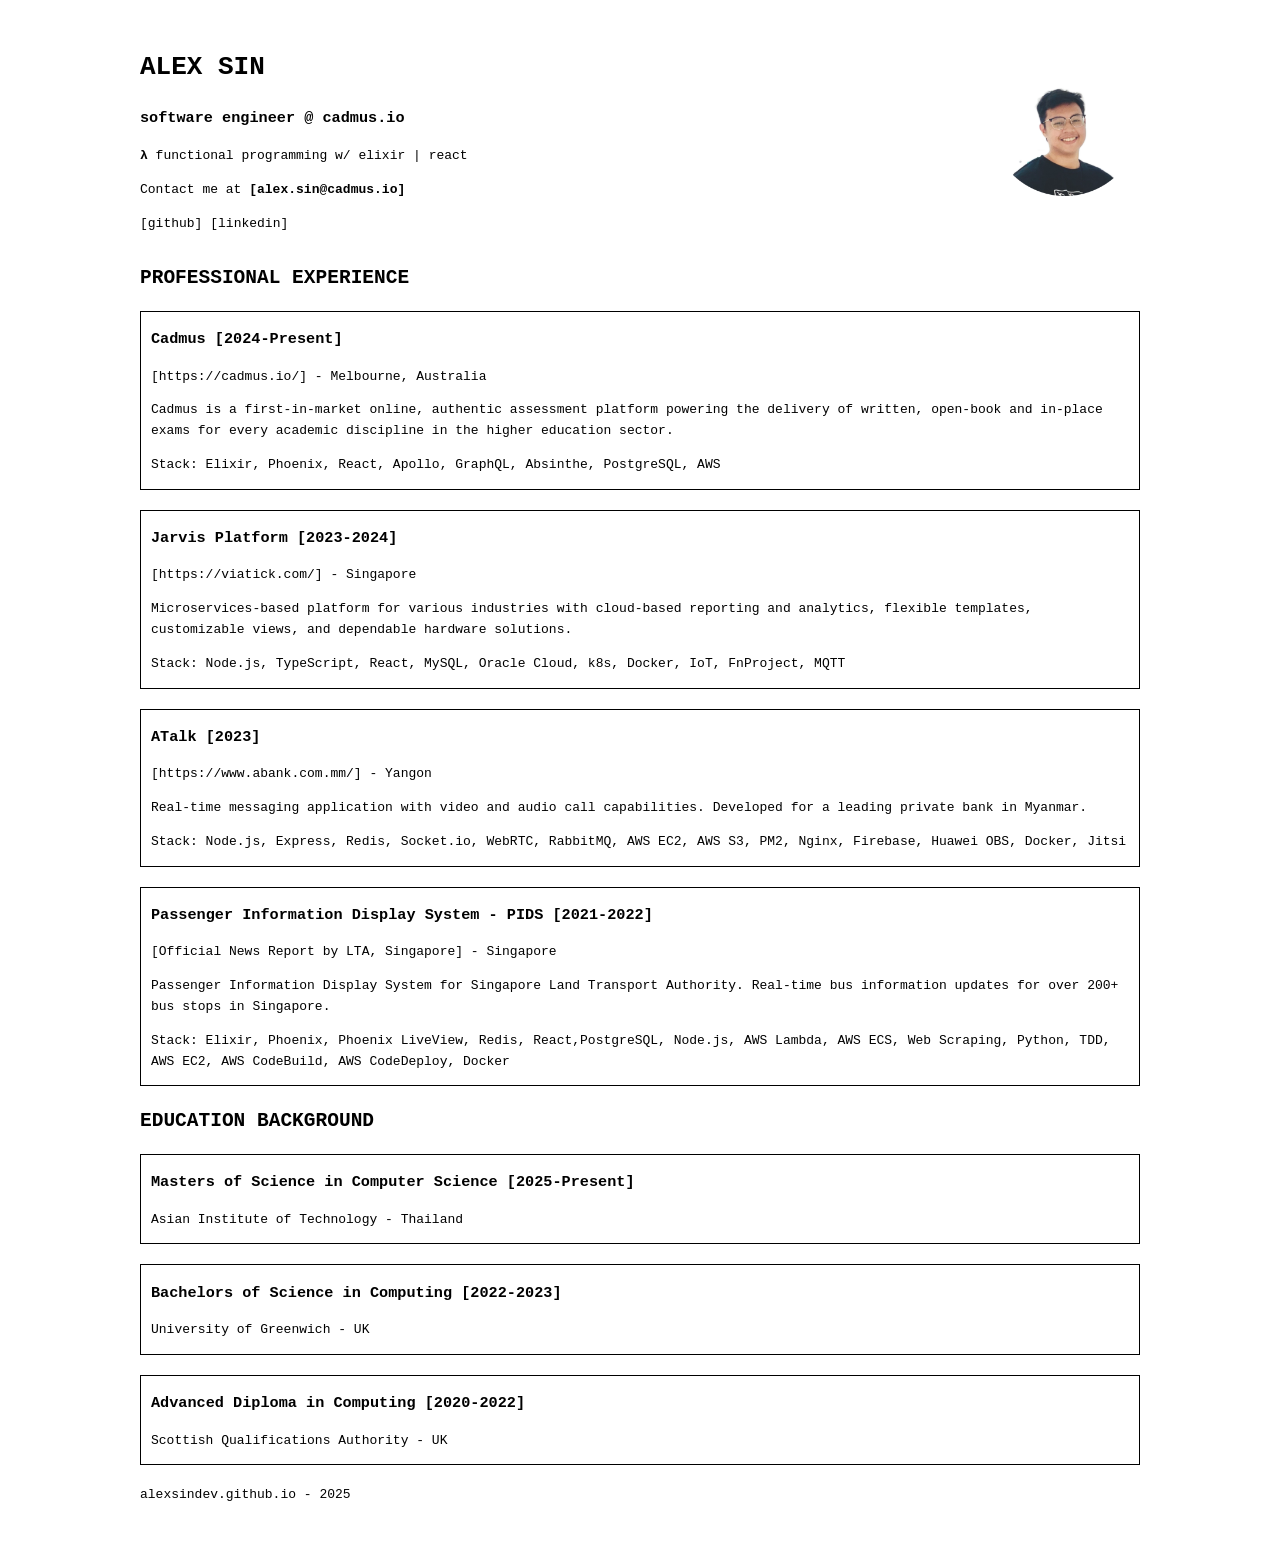
==== index.html @ e7e99aa0 "update skills, content, and layout" ====
<!DOCTYPE html>
<html lang="en">

<head>
  <meta charset="UTF-8">
  <meta name="viewport" content="width=device-width, initial-scale=1.0">
  <title>Alex Sin | SWE</title>
  <link rel="stylesheet" href="styles.css">
</head>

<body>
  <div class="profile-header">
    <div class="profile-text">
      <h1>ALEX SIN</h1>
      <h3>software engineer @ cadmus.io</h3>
      <p><strong>λ</strong> functional programming w/ elixir | react</p>
      <p>Contact me at <b><a href="mailto:[alex.sin@cadmus.io]">[alex.sin@cadmus.io]</a></b></p>
      <p>
        <a target="_blank" href="https://github.com/alexsindev">[github]</a>
        <a target="_blank" href="https://linkedin.com/in/alexsindev">[linkedin]</a>
      </p>
    </div>
    <img src="profile_pic.png" alt="Alex Sin" class="profile-image">
  </div>


  <h2>PROFESSIONAL EXPERIENCE</h2>

  <div class="section">
    <h3>Cadmus [2024-Present]</h3>
    <p><a href="https://cadmus.io/">[https://cadmus.io/] - Melbourne, Australia</a></p>
    <p>Cadmus is a first-in-market online, authentic assessment platform powering the delivery of written,
      open-book and in-place exams for every academic discipline in the higher education sector.</p>
    <p>Stack: Elixir, Phoenix, React, Apollo, GraphQL, Absinthe, PostgreSQL, AWS</p>
  </div>

  <div class="section">
    <h3>Jarvis Platform [2023-2024]</h3>
    <p><a href="https://viatick.com/">[https://viatick.com/] - Singapore</a></p>
    <p>Microservices-based platform for various industries with cloud-based reporting and analytics, flexible templates,
      customizable views, and dependable hardware solutions.</p>
    <p>Stack: Node.js, TypeScript, React, MySQL, Oracle Cloud, k8s, Docker, IoT, FnProject, MQTT</p>
  </div>

  <div class="section">
    <h3>ATalk [2023]</h3>
    <p><a href="https://www.abank.com.mm">[https://www.abank.com.mm/] - Yangon</a></p>
    <p>Real-time messaging application with video and audio call capabilities. Developed for a leading private bank in
      Myanmar.</p>
    <p>Stack: Node.js, Express, Redis, Socket.io, WebRTC, RabbitMQ, AWS EC2, AWS S3, PM2, Nginx, Firebase, Huawei OBS,
      Docker, Jitsi</p>
  </div>

  <div class="section">
    <h3>Passenger Information Display System - PIDS [2021-2022]</h3>
    <p><a
        href="https://www.lta.gov.sg/content/ltagov/en/newsroom/2021/9/news-releases/New_PIDS_at_more_than_300_bus_stops.html">[Official
        News Report by LTA, Singapore] - Singapore</a></p>
    <p>Passenger Information Display System for Singapore Land Transport Authority. Real-time bus information updates
      for over 200+ bus stops in Singapore.</p>
    <p>Stack: Elixir, Phoenix, Phoenix LiveView, Redis, React,PostgreSQL, Node.js, AWS Lambda, AWS ECS, Web Scraping,
      Python, TDD, AWS EC2, AWS CodeBuild, AWS CodeDeploy, Docker</p>
  </div>


  <h2>EDUCATION BACKGROUND</h2>

  <div class="section">
    <h3>Masters of Science in Computer Science [2025-Present]</h3>
    <p>Asian Institute of Technology - Thailand</p>
  </div>

  <div class="section">
    <h3>Bachelors of Science in Computing [2022-2023]</h3>
    <p>University of Greenwich - UK</p>
  </div>

  <div class="section">
    <h3>Advanced Diploma in Computing [2020-2022]</h3>
    <p>Scottish Qualifications Authority - UK</p>
  </div>

</body>

<footer>
  <a href="https://alexsindev.github.io">alexsindev.github.io - 2025</a>
</footer>

</html>
---- styles.css ----
body {
  font-family: monospace;
  font-weight: 400;
  line-height: 1.6;
  color: #000;
  background-color: #fff;
  max-width: 1000px;
  margin: 0 auto;
  margin-top: 30px;
}

h1,
h2 {
  text-transform: uppercase;
}

a {
  color: #000;
  text-decoration: none;
}

footer {
  margin-bottom: 30px;
}

a:hover {
  text-decoration: underline;
}

.skills {
  font-weight: 200;
  padding-top: 20px;
}

.profile-header {
  display: flex;
  align-items: center;
  justify-content: space-between;
}

.profile-text {
  flex: 1;
}

.profile-image {
  width: 150px;
  height: 150px;
  margin-left: 20px;
  margin-bottom: 35px;
}

.section {
  border: 1px solid #000;
  padding-right: 10px;
  padding-left: 10px;
  margin-bottom: 20px;
  cursor: pointer;
  transition: transform 0.2s ease;
}

.section:hover {
  transform: scale(1.01);
}
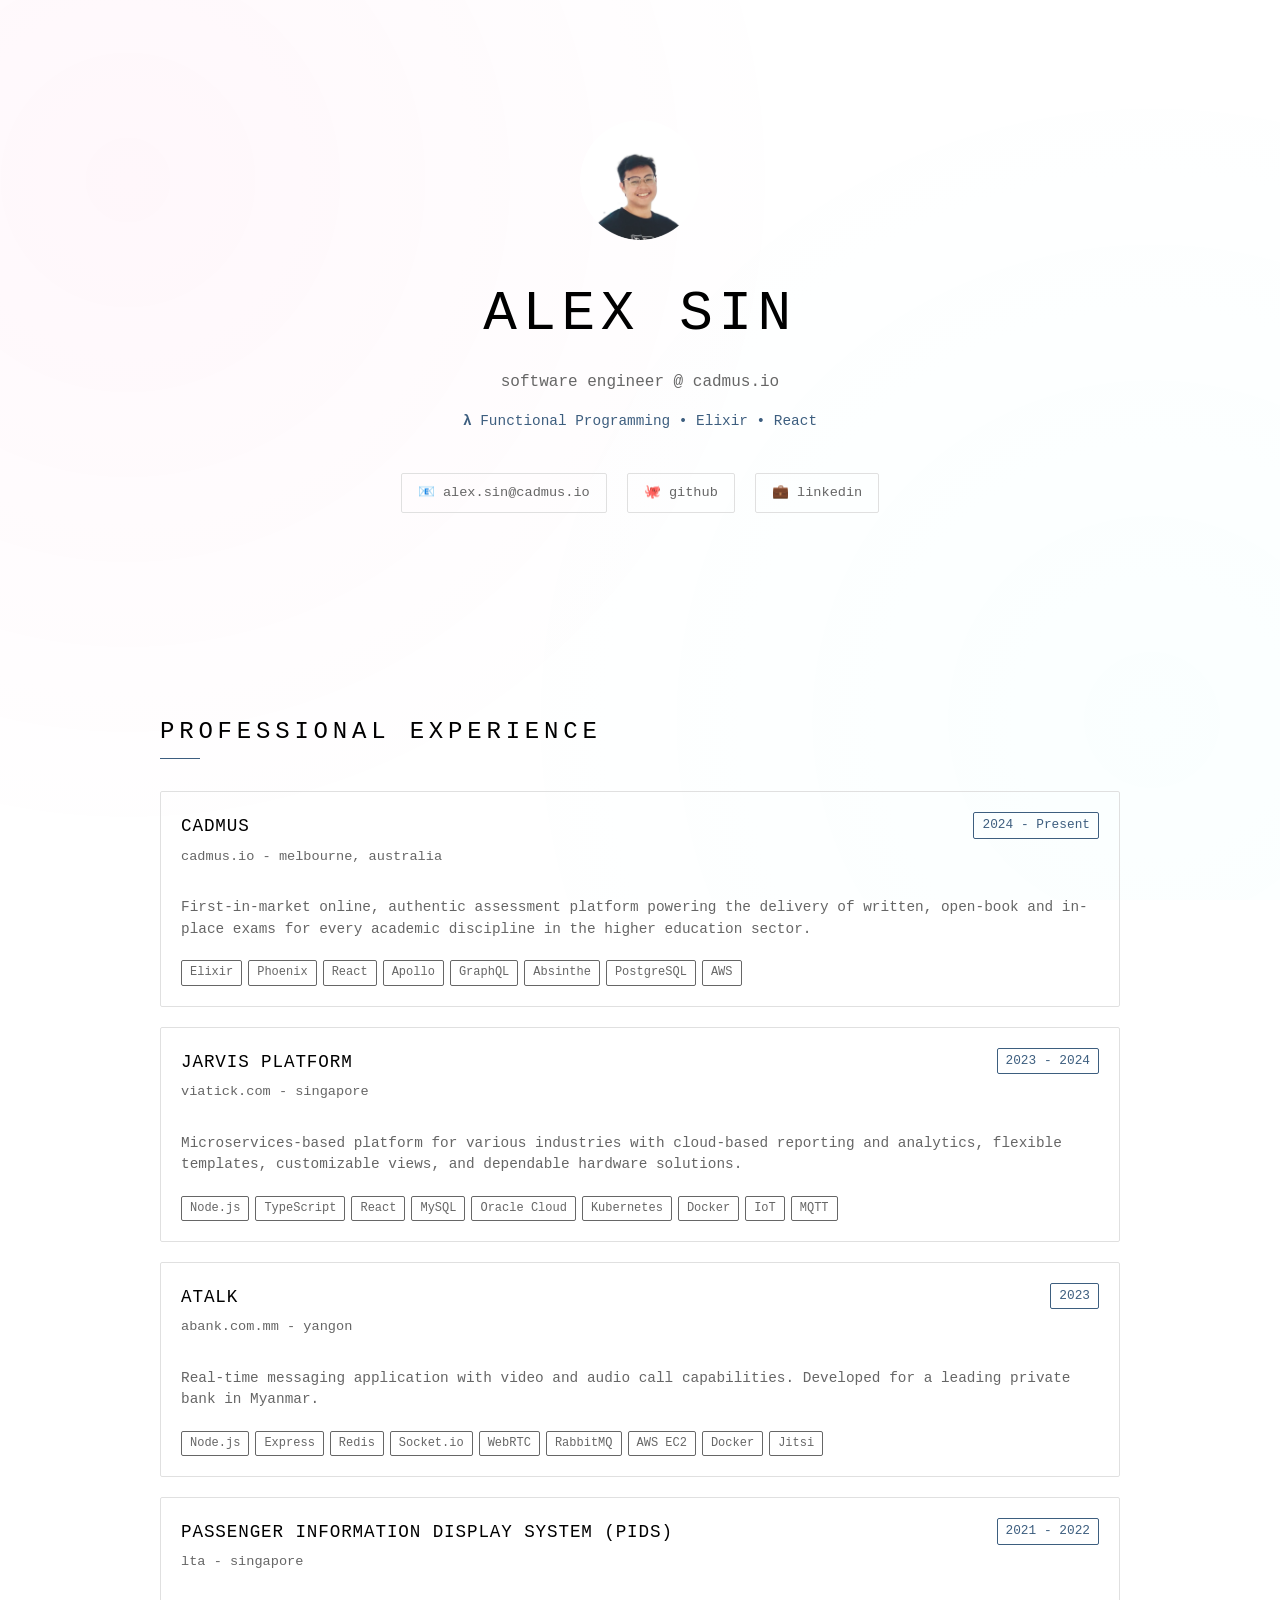
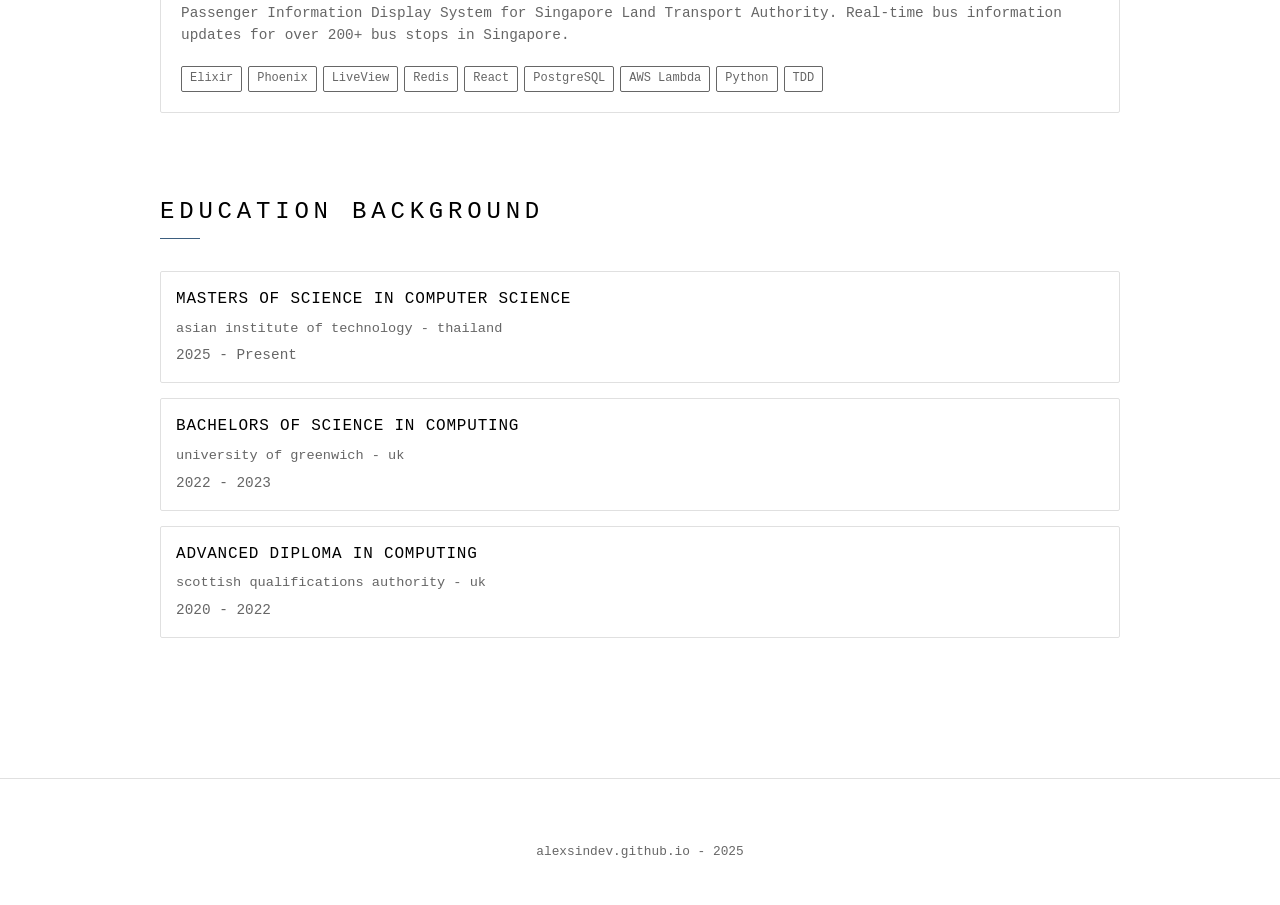
==== commit efceb250: "improve portfolio" ====
--- a/index.html
+++ b/index.html
@@ -4,86 +4,748 @@
 <head>
   <meta charset="UTF-8">
   <meta name="viewport" content="width=device-width, initial-scale=1.0">
-  <title>Alex Sin | SWE</title>
-  <link rel="stylesheet" href="styles.css">
+  <title>Alex Sin | Software Engineer</title>
+  <style>
+    * {
+      margin: 0;
+      padding: 0;
+      box-sizing: border-box;
+    }
+
+    :root {
+      --primary-bg: #ffffff;
+      --secondary-bg: #fafafa;
+      --accent-bg: #f5f5f5;
+      --text-primary: #000000;
+      --text-secondary: #666666;
+      --accent-color: #3d5e7f;
+      --accent-hover: #0052a3;
+      --border-color: #e0e0e0;
+      --gradient: linear-gradient(135deg, #0066cc 0%, #004499 100%);
+      --card-shadow: 0 4px 20px rgba(0, 0, 0, 0.05);
+      --glow: 0 0 10px rgba(0, 102, 204, 0.2);
+    }
+
+    body {
+      font-family: 'JetBrains Mono', 'Fira Code', 'Cascadia Code', 'SF Mono', Consolas, monospace;
+      background: var(--primary-bg);
+      color: var(--text-primary);
+      line-height: 1.6;
+      overflow-x: hidden;
+      transition: background-color 0.3s ease, color 0.3s ease;
+    }
+
+    /* Animated background */
+    body::before {
+      content: '';
+      position: fixed;
+      top: 0;
+      left: 0;
+      width: 100%;
+      height: 100%;
+      background:
+        radial-gradient(circle at 10% 20%, rgba(255, 0, 128, 0.03) 0%, transparent 50%),
+        radial-gradient(circle at 90% 80%, rgba(0, 255, 255, 0.02) 0%, transparent 50%);
+      z-index: -1;
+    }
+
+    .container {
+      max-width: 1000px;
+      margin: 0 auto;
+      padding: 60px 20px;
+      position: relative;
+    }
+
+    /* Header Section */
+    .hero {
+      text-align: center;
+      padding: 60px 0;
+      position: relative;
+    }
+
+    .hero::before {
+      display: none;
+    }
+
+    .profile-container {
+      position: relative;
+      margin-bottom: 40px;
+    }
+
+    .profile-image {
+      width: 120px;
+      height: 120px;
+      border-radius: 50%;
+      margin: 0 auto 30px;
+      display: block;
+      transition: all 0.2s ease;
+      position: relative;
+    }
+
+    .profile-image:hover {
+      border-color: var(--text-primary);
+    }
+
+    .profile-image::before {
+      display: none;
+    }
+
+    h1 {
+      font-size: clamp(2.5rem, 6vw, 3.5rem);
+      font-weight: 400;
+      margin-bottom: 10px;
+      color: var(--text-primary);
+      letter-spacing: 0.1em;
+      text-transform: uppercase;
+    }
+
+    .subtitle {
+      font-size: 1rem;
+      color: var(--text-secondary);
+      margin-bottom: 15px;
+      font-weight: 300;
+      text-transform: lowercase;
+    }
+
+    .tech-stack {
+      font-size: 0.9rem;
+      color: var(--accent-color);
+      margin-bottom: 40px;
+      font-weight: 300;
+    }
+
+    .contact-info {
+      display: flex;
+      justify-content: center;
+      gap: 20px;
+      flex-wrap: wrap;
+      margin-bottom: 60px;
+    }
+
+    .contact-link {
+      padding: 8px 16px;
+      background: none;
+      border: 1px solid var(--border-color);
+      border-radius: 2px;
+      color: var(--text-secondary);
+      text-decoration: none;
+      transition: all 0.2s ease;
+      font-size: 0.85rem;
+      text-transform: lowercase;
+    }
+
+    .contact-link::before {
+      display: none;
+    }
+
+    .contact-link:hover {
+      border-color: var(--accent-color);
+      color: var(--text-primary);
+    }
+
+    /* Section Headers */
+    .section-header {
+      font-size: 1.5rem;
+      font-weight: 400;
+      text-align: left;
+      margin: 80px 0 40px;
+      position: relative;
+      text-transform: uppercase;
+      letter-spacing: 0.2em;
+      color: var(--text-primary);
+    }
+
+    .section-header::after {
+      content: '';
+      position: absolute;
+      bottom: -8px;
+      left: 0;
+      width: 40px;
+      height: 1px;
+      background: var(--accent-color);
+    }
+
+    /* Experience Cards */
+    .experience-grid {
+      display: grid;
+      gap: 20px;
+      margin-bottom: 60px;
+    }
+
+    .experience-card {
+      background: none;
+      border: 1px solid var(--border-color);
+      border-radius: 2px;
+      padding: 20px;
+      transition: all 0.2s ease;
+      position: relative;
+      cursor: pointer;
+    }
+
+    .experience-card::before {
+      display: none;
+    }
+
+    .experience-card:hover {
+      border-color: var(--accent-color);
+    }
+
+    .job-header {
+      display: flex;
+      justify-content: space-between;
+      align-items: flex-start;
+      margin-bottom: 15px;
+      flex-wrap: wrap;
+      gap: 10px;
+    }
+
+    .job-title {
+      font-size: 1.1rem;
+      font-weight: 400;
+      color: var(--text-primary);
+      margin-bottom: 5px;
+      text-transform: uppercase;
+      letter-spacing: 0.05em;
+    }
+
+    .job-period {
+      font-size: 0.8rem;
+      color: var(--accent-color);
+      padding: 2px 8px;
+      background: none;
+      border: 1px solid var(--accent-color);
+      border-radius: 2px;
+    }
+
+    .company-link {
+      color: var(--text-secondary);
+      text-decoration: none;
+      font-size: 0.85rem;
+      margin-bottom: 15px;
+      display: block;
+      transition: color 0.2s ease;
+      text-transform: lowercase;
+    }
+
+    .company-link:hover {
+      color: var(--text-primary);
+    }
+
+    .job-description {
+      color: var(--text-secondary);
+      margin-bottom: 20px;
+      line-height: 1.5;
+      font-size: 0.9rem;
+    }
+
+    .tech-tags {
+      display: flex;
+      flex-wrap: wrap;
+      gap: 6px;
+      margin-top: 15px;
+    }
+
+    .tech-tag {
+      padding: 2px 8px;
+      background: none;
+      border: 1px solid var(--text-secondary);
+      border-radius: 2px;
+      font-size: 0.75rem;
+      color: var(--text-secondary);
+      transition: all 0.2s ease;
+    }
+
+    .tech-tag:hover {
+      border-color: var(--accent-color);
+      color: var(--accent-color);
+    }
+
+    /* Education Section */
+    .education-grid {
+      display: grid;
+      gap: 15px;
+      margin: 0 auto;
+    }
+
+    .education-card {
+      background: none;
+      border: 1px solid var(--border-color);
+      border-radius: 2px;
+      padding: 15px;
+      transition: all 0.2s ease;
+      position: relative;
+    }
+
+    .education-card:hover {
+      border-color: var(--accent-color);
+    }
+
+    .education-card::before {
+      display: none;
+    }
+
+    .degree-title {
+      font-size: 1rem;
+      font-weight: 400;
+      color: var(--text-primary);
+      margin-bottom: 5px;
+      text-transform: uppercase;
+      letter-spacing: 0.05em;
+    }
+
+    .institution {
+      color: var(--text-secondary);
+      font-size: 0.85rem;
+      text-transform: lowercase;
+    }
+
+    /* Footer */
+    footer {
+      text-align: center;
+      padding: 60px 20px 40px;
+      border-top: 1px solid var(--border-color);
+      margin-top: 80px;
+    }
+
+    footer a {
+      color: var(--text-secondary);
+      text-decoration: none;
+      transition: color 0.2s ease;
+      font-size: 0.8rem;
+      text-transform: lowercase;
+    }
+
+    footer a:hover {
+      color: var(--text-primary);
+    }
+
+    /* Responsive Design */
+    @media (max-width: 768px) {
+      .hero {
+        padding: 60px 0;
+      }
+
+      .contact-info {
+        flex-direction: column;
+        align-items: center;
+        gap: 15px;
+      }
+
+      .job-header {
+        flex-direction: column;
+        align-items: flex-start;
+      }
+
+      .section-header {
+        font-size: 2rem;
+        margin: 60px 0 40px;
+      }
+
+      .container {
+        padding: 20px 15px;
+      }
+
+      .experience-card,
+      .education-card {
+        padding: 20px;
+      }
+
+      .theme-selector {
+        top: 15px;
+        right: 15px;
+      }
+
+      .theme-toggle-btn {
+        width: 45px;
+        height: 45px;
+        font-size: 1.1rem;
+      }
+
+      .theme-options {
+        min-width: 100px;
+        padding: 12px;
+      }
+    }
+
+    @media (max-width: 480px) {
+      .profile-image {
+        width: 140px;
+        height: 140px;
+      }
+
+      h1 {
+        font-size: 2.5rem;
+      }
+
+      .subtitle {
+        font-size: 1.2rem;
+      }
+    }
+
+    /* Loading Animation */
+    @keyframes fadeInUp {
+      from {
+        opacity: 0;
+        transform: translateY(30px);
+      }
+
+      to {
+        opacity: 1;
+        transform: translateY(0);
+      }
+    }
+
+    .hero,
+    .experience-card,
+    .education-card {
+      animation: fadeInUp 0.8s ease-out;
+    }
+
+    .experience-card:nth-child(2) {
+      animation-delay: 0.1s;
+    }
+
+    .experience-card:nth-child(3) {
+      animation-delay: 0.2s;
+    }
+
+    .experience-card:nth-child(4) {
+      animation-delay: 0.3s;
+    }
+
+    .experience-card:nth-child(5) {
+      animation-delay: 0.4s;
+    }
+
+    /* Scrollbar Styling */
+    ::-webkit-scrollbar {
+      width: 8px;
+    }
+
+    ::-webkit-scrollbar-track {
+      background: var(--primary-bg);
+    }
+
+    ::-webkit-scrollbar-thumb {
+      background: var(--accent-color);
+      border-radius: 4px;
+    }
+
+    ::-webkit-scrollbar-thumb:hover {
+      background: var(--accent-hover);
+    }
+  </style>
 </head>
 
 <body>
-  <div class="profile-header">
-    <div class="profile-text">
-      <h1>ALEX SIN</h1>
-      <h3>software engineer @ cadmus.io</h3>
-      <p><strong>λ</strong> functional programming w/ elixir | react</p>
-      <p>Contact me at <b><a href="mailto:[alex.sin@cadmus.io]">[alex.sin@cadmus.io]</a></b></p>
-      <p>
-        <a target="_blank" href="https://github.com/alexsindev">[github]</a>
-        <a target="_blank" href="https://linkedin.com/in/alexsindev">[linkedin]</a>
-      </p>
+  <div class="container">
+    <section class="hero">
+      <div class="profile-container">
+        <img src="profile_pic.png" alt="Alex Sin" class="profile-image">
+        <h1>ALEX SIN</h1>
+        <p class="subtitle">Software Engineer @ Cadmus.io</p>
+        <p class="tech-stack"><strong>λ</strong> Functional Programming • Elixir • React</p>
+      </div>
+
+      <div class="contact-info">
+        <a href="mailto:alex.sin@cadmus.io" class="contact-link">
+          📧 alex.sin@cadmus.io
+        </a>
+        <a href="https://github.com/alexsindev" target="_blank" class="contact-link">
+          🐙 GitHub
+        </a>
+        <a href="https://linkedin.com/in/alexsindev" target="_blank" class="contact-link">
+          💼 LinkedIn
+        </a>
+      </div>
+    </section>
+
+    <h2 class="section-header">Professional Experience</h2>
+
+    <div class="experience-grid">
+      <div class="experience-card">
+        <div class="job-header">
+          <div>
+            <div class="job-title">Cadmus</div>
+            <a href="https://cadmus.io/" target="_blank" class="company-link">cadmus.io - Melbourne, Australia</a>
+          </div>
+          <span class="job-period">2024 - Present</span>
+        </div>
+        <p class="job-description">
+          First-in-market online, authentic assessment platform powering the delivery of written,
+          open-book and in-place exams for every academic discipline in the higher education sector.
+        </p>
+        <div class="tech-tags">
+          <span class="tech-tag">Elixir</span>
+          <span class="tech-tag">Phoenix</span>
+          <span class="tech-tag">React</span>
+          <span class="tech-tag">Apollo</span>
+          <span class="tech-tag">GraphQL</span>
+          <span class="tech-tag">Absinthe</span>
+          <span class="tech-tag">PostgreSQL</span>
+          <span class="tech-tag">AWS</span>
+        </div>
+      </div>
+
+      <div class="experience-card">
+        <div class="job-header">
+          <div>
+            <div class="job-title">Jarvis Platform</div>
+            <a href="https://viatick.com/" target="_blank" class="company-link">viatick.com - Singapore</a>
+          </div>
+          <span class="job-period">2023 - 2024</span>
+        </div>
+        <p class="job-description">
+          Microservices-based platform for various industries with cloud-based reporting and analytics, flexible
+          templates,
+          customizable views, and dependable hardware solutions.
+        </p>
+        <div class="tech-tags">
+          <span class="tech-tag">Node.js</span>
+          <span class="tech-tag">TypeScript</span>
+          <span class="tech-tag">React</span>
+          <span class="tech-tag">MySQL</span>
+          <span class="tech-tag">Oracle Cloud</span>
+          <span class="tech-tag">Kubernetes</span>
+          <span class="tech-tag">Docker</span>
+          <span class="tech-tag">IoT</span>
+          <span class="tech-tag">MQTT</span>
+        </div>
+      </div>
+
+      <div class="experience-card">
+        <div class="job-header">
+          <div>
+            <div class="job-title">ATalk</div>
+            <a href="https://www.abank.com.mm" target="_blank" class="company-link">abank.com.mm - Yangon</a>
+          </div>
+          <span class="job-period">2023</span>
+        </div>
+        <p class="job-description">
+          Real-time messaging application with video and audio call capabilities. Developed for a leading private bank
+          in Myanmar.
+        </p>
+        <div class="tech-tags">
+          <span class="tech-tag">Node.js</span>
+          <span class="tech-tag">Express</span>
+          <span class="tech-tag">Redis</span>
+          <span class="tech-tag">Socket.io</span>
+          <span class="tech-tag">WebRTC</span>
+          <span class="tech-tag">RabbitMQ</span>
+          <span class="tech-tag">AWS EC2</span>
+          <span class="tech-tag">Docker</span>
+          <span class="tech-tag">Jitsi</span>
+        </div>
+      </div>
+
+      <div class="experience-card">
+        <div class="job-header">
+          <div>
+            <div class="job-title">Passenger Information Display System (PIDS)</div>
+            <a href="https://www.lta.gov.sg/content/ltagov/en/newsroom/2021/9/news-releases/New_PIDS_at_more_than_300_bus_stops.html"
+              target="_blank" class="company-link">LTA - Singapore</a>
+          </div>
+          <span class="job-period">2021 - 2022</span>
+        </div>
+        <p class="job-description">
+          Passenger Information Display System for Singapore Land Transport Authority. Real-time bus information updates
+          for over 200+ bus stops in Singapore.
+        </p>
+        <div class="tech-tags">
+          <span class="tech-tag">Elixir</span>
+          <span class="tech-tag">Phoenix</span>
+          <span class="tech-tag">LiveView</span>
+          <span class="tech-tag">Redis</span>
+          <span class="tech-tag">React</span>
+          <span class="tech-tag">PostgreSQL</span>
+          <span class="tech-tag">AWS Lambda</span>
+          <span class="tech-tag">Python</span>
+          <span class="tech-tag">TDD</span>
+        </div>
+      </div>
     </div>
-    <img src="profile_pic.png" alt="Alex Sin" class="profile-image">
+
+    <h2 class="section-header">Education Background</h2>
+
+    <div class="education-grid">
+      <div class="education-card">
+        <div class="degree-title">Masters of Science in Computer Science</div>
+        <div class="institution">Asian Institute of Technology - Thailand</div>
+        <div style="color: var(--text-secondary); font-size: 0.9rem; margin-top: 5px;">2025 - Present</div>
+      </div>
+
+      <div class="education-card">
+        <div class="degree-title">Bachelors of Science in Computing</div>
+        <div class="institution">University of Greenwich - UK</div>
+        <div style="color: var(--text-secondary); font-size: 0.9rem; margin-top: 5px;">2022 - 2023</div>
+      </div>
+
+      <div class="education-card">
+        <div class="degree-title">Advanced Diploma in Computing</div>
+        <div class="institution">Scottish Qualifications Authority - UK</div>
+        <div style="color: var(--text-secondary); font-size: 0.9rem; margin-top: 5px;">2020 - 2022</div>
+      </div>
+    </div>
   </div>
 
-
-  <h2>PROFESSIONAL EXPERIENCE</h2>
-
-  <div class="section">
-    <h3>Cadmus [2024-Present]</h3>
-    <p><a href="https://cadmus.io/">[https://cadmus.io/] - Melbourne, Australia</a></p>
-    <p>Cadmus is a first-in-market online, authentic assessment platform powering the delivery of written,
-      open-book and in-place exams for every academic discipline in the higher education sector.</p>
-    <p>Stack: Elixir, Phoenix, React, Apollo, GraphQL, Absinthe, PostgreSQL, AWS</p>
-  </div>
-
-  <div class="section">
-    <h3>Jarvis Platform [2023-2024]</h3>
-    <p><a href="https://viatick.com/">[https://viatick.com/] - Singapore</a></p>
-    <p>Microservices-based platform for various industries with cloud-based reporting and analytics, flexible templates,
-      customizable views, and dependable hardware solutions.</p>
-    <p>Stack: Node.js, TypeScript, React, MySQL, Oracle Cloud, k8s, Docker, IoT, FnProject, MQTT</p>
-  </div>
-
-  <div class="section">
-    <h3>ATalk [2023]</h3>
-    <p><a href="https://www.abank.com.mm">[https://www.abank.com.mm/] - Yangon</a></p>
-    <p>Real-time messaging application with video and audio call capabilities. Developed for a leading private bank in
-      Myanmar.</p>
-    <p>Stack: Node.js, Express, Redis, Socket.io, WebRTC, RabbitMQ, AWS EC2, AWS S3, PM2, Nginx, Firebase, Huawei OBS,
-      Docker, Jitsi</p>
-  </div>
-
-  <div class="section">
-    <h3>Passenger Information Display System - PIDS [2021-2022]</h3>
-    <p><a
-        href="https://www.lta.gov.sg/content/ltagov/en/newsroom/2021/9/news-releases/New_PIDS_at_more_than_300_bus_stops.html">[Official
-        News Report by LTA, Singapore] - Singapore</a></p>
-    <p>Passenger Information Display System for Singapore Land Transport Authority. Real-time bus information updates
-      for over 200+ bus stops in Singapore.</p>
-    <p>Stack: Elixir, Phoenix, Phoenix LiveView, Redis, React,PostgreSQL, Node.js, AWS Lambda, AWS ECS, Web Scraping,
-      Python, TDD, AWS EC2, AWS CodeBuild, AWS CodeDeploy, Docker</p>
-  </div>
-
-
-  <h2>EDUCATION BACKGROUND</h2>
-
-  <div class="section">
-    <h3>Masters of Science in Computer Science [2025-Present]</h3>
-    <p>Asian Institute of Technology - Thailand</p>
-  </div>
-
-  <div class="section">
-    <h3>Bachelors of Science in Computing [2022-2023]</h3>
-    <p>University of Greenwich - UK</p>
-  </div>
-
-  <div class="section">
-    <h3>Advanced Diploma in Computing [2020-2022]</h3>
-    <p>Scottish Qualifications Authority - UK</p>
-  </div>
-
+  <footer>
+    <a href="https://alexsindev.github.io">alexsindev.github.io - 2025</a>
+  </footer>
+
+  <script>
+    // Theme management
+    const themeToggle = document.getElementById('themeToggle');
+    const themeOptions = document.getElementById('themeOptions');
+    const themeOptionButtons = document.querySelectorAll('.theme-option');
+
+    let currentTheme = localStorage.getItem('portfolio-theme') || 'dark';
+    document.documentElement.setAttribute('data-theme', currentTheme);
+
+    // Update active theme option
+    themeOptionButtons.forEach(btn => {
+      btn.classList.toggle('active', btn.dataset.theme === currentTheme);
+    });
+
+    // Toggle theme options visibility
+    themeToggle.addEventListener('click', (e) => {
+      e.stopPropagation();
+      themeOptions.classList.toggle('active');
+    });
+
+    // Close theme options when clicking outside
+    document.addEventListener('click', (e) => {
+      if (!themeToggle.contains(e.target) && !themeOptions.contains(e.target)) {
+        themeOptions.classList.remove('active');
+      }
+    });
+
+    // Handle theme selection
+    themeOptionButtons.forEach(button => {
+      button.addEventListener('click', () => {
+        const selectedTheme = button.dataset.theme;
+
+        // Update theme
+        document.documentElement.setAttribute('data-theme', selectedTheme);
+        localStorage.setItem('portfolio-theme', selectedTheme);
+        currentTheme = selectedTheme;
+
+        // Update active state
+        themeOptionButtons.forEach(btn => btn.classList.remove('active'));
+        button.classList.add('active');
+
+        // Close options
+        themeOptions.classList.remove('active');
+
+        // Add a nice transition effect
+        document.body.style.opacity = '0.95';
+        setTimeout(() => {
+          document.body.style.opacity = '1';
+        }, 150);
+      });
+    });
+
+    // Add smooth scrolling for better UX
+    document.querySelectorAll('a[href^="#"]').forEach(anchor => {
+      anchor.addEventListener('click', function (e) {
+        e.preventDefault();
+        const target = document.querySelector(this.getAttribute('href'));
+        if (target) {
+          target.scrollIntoView({
+            behavior: 'smooth'
+          });
+        }
+      });
+    });
+
+    // Add loading animations on scroll
+    const observerOptions = {
+      threshold: 0.1,
+      rootMargin: '0px 0px -50px 0px'
+    };
+
+    const observer = new IntersectionObserver((entries) => {
+      entries.forEach(entry => {
+        if (entry.isIntersecting) {
+          entry.target.style.opacity = '1';
+          entry.target.style.transform = 'translateY(0)';
+        }
+      });
+    }, observerOptions);
+
+    document.querySelectorAll('.experience-card, .education-card').forEach(card => {
+      card.style.opacity = '0';
+      card.style.transform = 'translateY(30px)';
+      card.style.transition = 'opacity 0.6s ease, transform 0.6s ease';
+      observer.observe(card);
+    });
+
+    // Enhanced particle cursor effect that adapts to theme
+    const cursor = document.createElement('div');
+    cursor.style.cssText = `
+      position: fixed;
+      width: 20px;
+      height: 20px;
+      background: radial-gradient(circle, var(--accent-color) 0%, transparent 70%);
+      border-radius: 50%;
+      pointer-events: none;
+      z-index: 9999;
+      mix-blend-mode: screen;
+      transition: transform 0.1s ease, background 0.3s ease;
+      opacity: 0.8;
+    `;
+    document.body.appendChild(cursor);
+
+    let mouseX = 0, mouseY = 0;
+    let cursorX = 0, cursorY = 0;
+
+    document.addEventListener('mousemove', (e) => {
+      mouseX = e.clientX;
+      mouseY = e.clientY;
+    });
+
+    // Smooth cursor following
+    function updateCursor() {
+      cursorX += (mouseX - cursorX) * 0.1;
+      cursorY += (mouseY - cursorY) * 0.1;
+
+      cursor.style.left = (cursorX - 10) + 'px';
+      cursor.style.top = (cursorY - 10) + 'px';
+
+      requestAnimationFrame(updateCursor);
+    }
+    updateCursor();
+
+    document.addEventListener('mousedown', () => {
+      cursor.style.transform = 'scale(1.5)';
+    });
+
+    document.addEventListener('mouseup', () => {
+      cursor.style.transform = 'scale(1)';
+    });
+
+    // Update cursor color when theme changes
+    const updateCursorColor = () => {
+      const accentColor = getComputedStyle(document.documentElement).getPropertyValue('--accent-color');
+      cursor.style.background = `radial-gradient(circle, ${accentColor}88 0%, transparent 70%)`;
+    };
+
+    // Watch for theme changes
+    const themeObserver = new MutationObserver((mutations) => {
+      mutations.forEach((mutation) => {
+        if (mutation.type === 'attributes' && mutation.attributeName === 'data-theme') {
+          updateCursorColor();
+        }
+      });
+    });
+
+    themeObserver.observe(document.documentElement, {
+      attributes: true,
+      attributeFilter: ['data-theme']
+    });
+
+    // Initialize cursor color
+    updateCursorColor();
+  </script>
 </body>
 
-<footer>
-  <a href="https://alexsindev.github.io">alexsindev.github.io - 2025</a>
-</footer>
-
 </html>
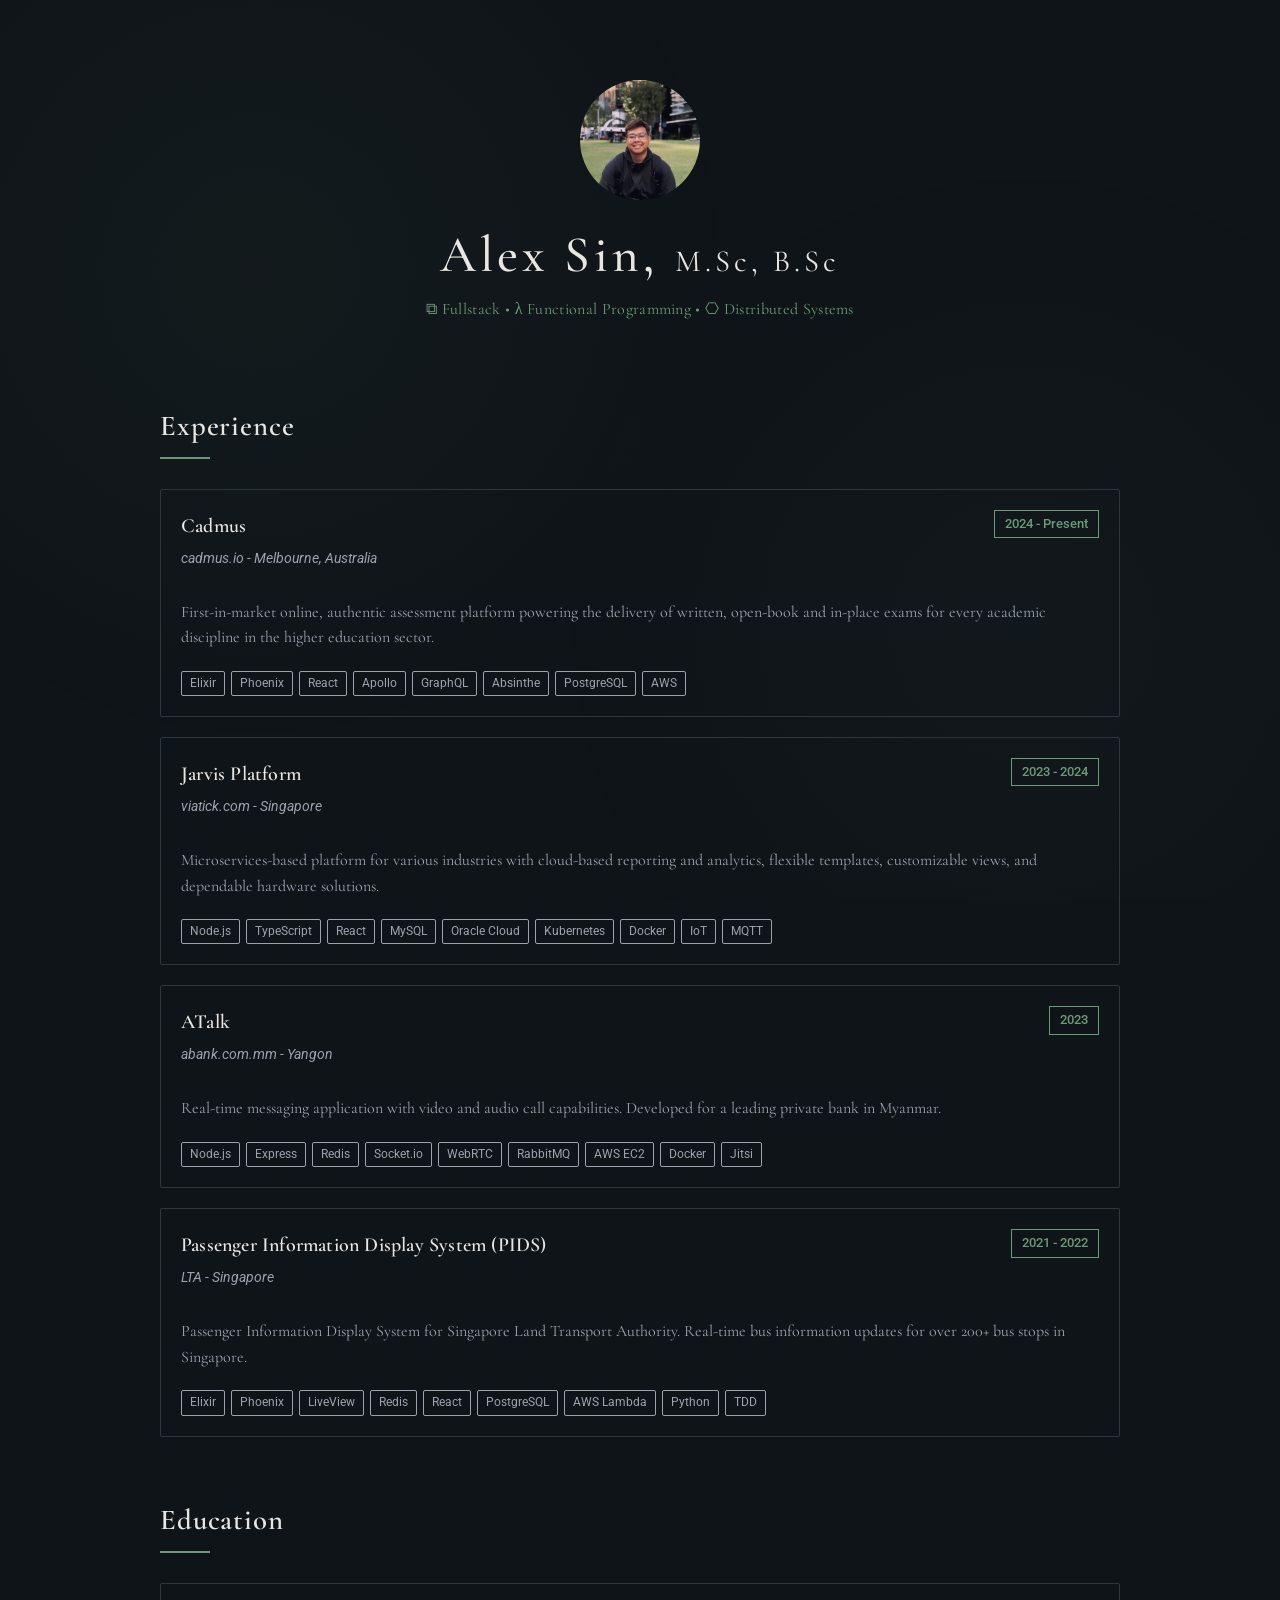
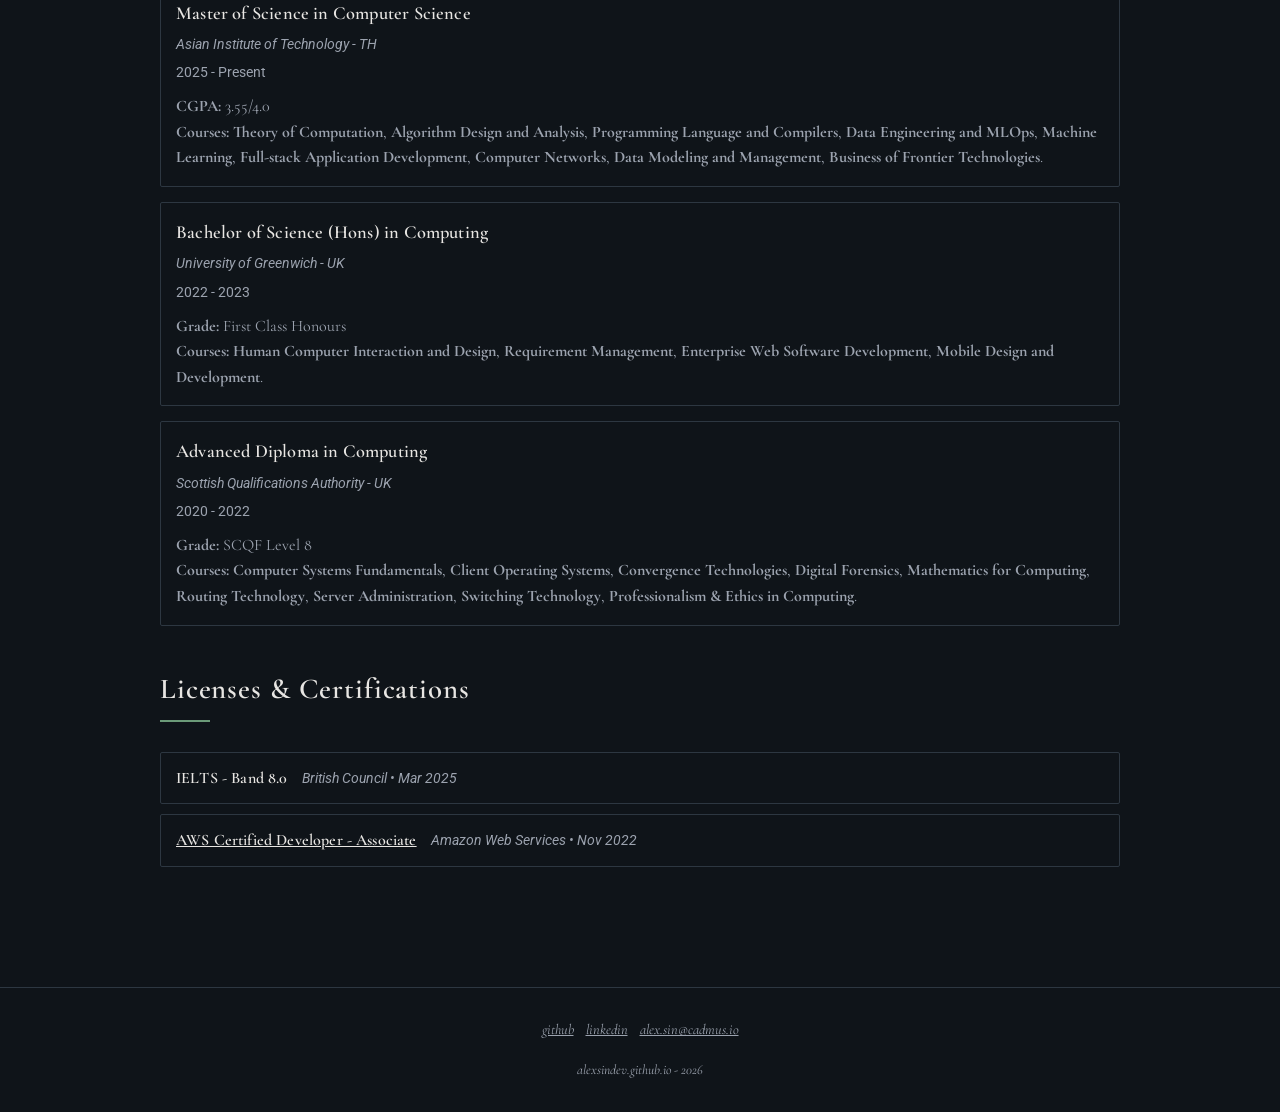
==== commit 77b1e70c: "2026 update" ====
--- a/index.html
+++ b/index.html
@@ -5,6 +5,11 @@
   <meta charset="UTF-8">
   <meta name="viewport" content="width=device-width, initial-scale=1.0">
   <title>Alex Sin | Software Engineer</title>
+  <link rel="preconnect" href="https://fonts.googleapis.com">
+  <link rel="preconnect" href="https://fonts.gstatic.com" crossorigin>
+  <link
+    href="https://fonts.googleapis.com/css2?family=Cormorant+Garamond:wght@400;500;600;700&family=Roboto:wght@300;400;500&display=swap"
+    rel="stylesheet">
   <style>
     * {
       margin: 0;
@@ -13,21 +18,22 @@
     }
 
     :root {
-      --primary-bg: #ffffff;
-      --secondary-bg: #fafafa;
-      --accent-bg: #f5f5f5;
-      --text-primary: #000000;
-      --text-secondary: #666666;
-      --accent-color: #3d5e7f;
-      --accent-hover: #0052a3;
-      --border-color: #e0e0e0;
-      --gradient: linear-gradient(135deg, #0066cc 0%, #004499 100%);
-      --card-shadow: 0 4px 20px rgba(0, 0, 0, 0.05);
-      --glow: 0 0 10px rgba(0, 102, 204, 0.2);
+      --primary-bg: #0f1419;
+      --secondary-bg: #161d24;
+      --accent-bg: #1c252e;
+      --text-primary: #e8e6e3;
+      --text-secondary: #9ca3af;
+      --accent-color: #6b9a78;
+      --accent-hover: #8ab89a;
+      --border-color: #2d3741;
+      --heading-font: 'Cormorant Garamond', Georgia, 'Times New Roman', serif;
+      --gradient: linear-gradient(135deg, #1a2633 0%, #0f1419 100%);
+      --card-shadow: 0 4px 20px rgba(0, 0, 0, 0.4);
+      --glow: 0 0 10px rgba(107, 154, 120, 0.2);
     }
 
     body {
-      font-family: 'JetBrains Mono', 'Fira Code', 'Cascadia Code', 'SF Mono', Consolas, monospace;
+      font-family: 'Roboto', -apple-system, BlinkMacSystemFont, 'Segoe UI', sans-serif;
       background: var(--primary-bg);
       color: var(--text-primary);
       line-height: 1.6;
@@ -35,7 +41,7 @@
       transition: background-color 0.3s ease, color 0.3s ease;
     }
 
-    /* Animated background */
+    /* Subtle background */
     body::before {
       content: '';
       position: fixed;
@@ -44,8 +50,8 @@
       width: 100%;
       height: 100%;
       background:
-        radial-gradient(circle at 10% 20%, rgba(255, 0, 128, 0.03) 0%, transparent 50%),
-        radial-gradient(circle at 90% 80%, rgba(0, 255, 255, 0.02) 0%, transparent 50%);
+        radial-gradient(circle at 20% 30%, rgba(107, 154, 120, 0.05) 0%, transparent 40%),
+        radial-gradient(circle at 80% 70%, rgba(107, 154, 120, 0.03) 0%, transparent 40%);
       z-index: -1;
     }
 
@@ -59,7 +65,7 @@
     /* Header Section */
     .hero {
       text-align: center;
-      padding: 60px 0;
+      padding: 20px 0;
       position: relative;
     }
 
@@ -69,14 +75,14 @@
 
     .profile-container {
       position: relative;
-      margin-bottom: 40px;
+      margin-bottom: 15px;
     }
 
     .profile-image {
       width: 120px;
       height: 120px;
       border-radius: 50%;
-      margin: 0 auto 30px;
+      margin: 0 auto 15px;
       display: block;
       transition: all 0.2s ease;
       position: relative;
@@ -91,47 +97,51 @@
     }
 
     h1 {
-      font-size: clamp(2.5rem, 6vw, 3.5rem);
+      font-family: var(--heading-font);
+      font-size: clamp(2.2rem, 6vw, 3.2rem);
+      font-weight: 500;
+      color: var(--text-primary);
+      letter-spacing: 0.08em;
+      text-transform: none;
+    }
+
+    .subtitle {
+      font-family: var(--heading-font);
+      font-size: 1.1rem;
+      color: var(--text-secondary);
       font-weight: 400;
-      margin-bottom: 10px;
-      color: var(--text-primary);
-      letter-spacing: 0.1em;
-      text-transform: uppercase;
-    }
-
-    .subtitle {
+      font-style: italic;
+      text-transform: none;
+      line-height: 1.7;
+      max-width: 600px;
+      margin-left: auto;
+      margin-right: auto;
+    }
+
+    .tech-stack {
+      font-family: var(--heading-font);
       font-size: 1rem;
-      color: var(--text-secondary);
-      margin-bottom: 15px;
-      font-weight: 300;
-      text-transform: lowercase;
-    }
-
-    .tech-stack {
-      font-size: 0.9rem;
       color: var(--accent-color);
-      margin-bottom: 40px;
-      font-weight: 300;
+      margin-bottom: 20px;
+      font-weight: 400;
+      letter-spacing: 0.02em;
     }
 
     .contact-info {
       display: flex;
       justify-content: center;
-      gap: 20px;
+      gap: 12px;
       flex-wrap: wrap;
-      margin-bottom: 60px;
+      margin-bottom: 30px;
     }
 
     .contact-link {
-      padding: 8px 16px;
-      background: none;
-      border: 1px solid var(--border-color);
-      border-radius: 2px;
+      border-radius: 0;
       color: var(--text-secondary);
-      text-decoration: none;
+      text-decoration: underline;
       transition: all 0.2s ease;
-      font-size: 0.85rem;
-      text-transform: lowercase;
+      font-size: 0.9rem;
+      text-transform: none;
     }
 
     .contact-link::before {
@@ -145,23 +155,24 @@
 
     /* Section Headers */
     .section-header {
-      font-size: 1.5rem;
-      font-weight: 400;
+      font-family: var(--heading-font);
+      font-size: 1.8rem;
+      font-weight: 600;
       text-align: left;
-      margin: 80px 0 40px;
+      margin: 40px 0;
       position: relative;
-      text-transform: uppercase;
-      letter-spacing: 0.2em;
+      text-transform: none;
+      letter-spacing: 0.03em;
       color: var(--text-primary);
     }
 
     .section-header::after {
       content: '';
       position: absolute;
-      bottom: -8px;
+      bottom: -10px;
       left: 0;
-      width: 40px;
-      height: 1px;
+      width: 50px;
+      height: 2px;
       background: var(--accent-color);
     }
 
@@ -200,31 +211,34 @@
     }
 
     .job-title {
-      font-size: 1.1rem;
-      font-weight: 400;
+      font-family: var(--heading-font);
+      font-size: 1.25rem;
+      font-weight: 600;
       color: var(--text-primary);
       margin-bottom: 5px;
-      text-transform: uppercase;
-      letter-spacing: 0.05em;
+      text-transform: none;
+      letter-spacing: 0.01em;
     }
 
     .job-period {
       font-size: 0.8rem;
       color: var(--accent-color);
-      padding: 2px 8px;
+      padding: 3px 10px;
       background: none;
       border: 1px solid var(--accent-color);
-      border-radius: 2px;
+      border-radius: 0;
+      font-weight: 500;
     }
 
     .company-link {
       color: var(--text-secondary);
       text-decoration: none;
-      font-size: 0.85rem;
+      font-size: 0.9rem;
       margin-bottom: 15px;
       display: block;
       transition: color 0.2s ease;
-      text-transform: lowercase;
+      text-transform: none;
+      font-style: italic;
     }
 
     .company-link:hover {
@@ -232,10 +246,11 @@
     }
 
     .job-description {
+      font-family: var(--heading-font);
       color: var(--text-secondary);
       margin-bottom: 20px;
-      line-height: 1.5;
-      font-size: 0.9rem;
+      line-height: 1.6;
+      font-size: 1rem;
     }
 
     .tech-tags {
@@ -285,34 +300,38 @@
     }
 
     .degree-title {
-      font-size: 1rem;
-      font-weight: 400;
+      font-family: var(--heading-font);
+      font-size: 1.15rem;
+      font-weight: 600;
       color: var(--text-primary);
       margin-bottom: 5px;
-      text-transform: uppercase;
-      letter-spacing: 0.05em;
+      text-transform: none;
+      letter-spacing: 0.01em;
     }
 
     .institution {
       color: var(--text-secondary);
-      font-size: 0.85rem;
-      text-transform: lowercase;
+      font-size: 0.9rem;
+      text-transform: none;
+      font-style: italic;
     }
 
     /* Footer */
     footer {
       text-align: center;
-      padding: 60px 20px 40px;
+      padding: 30px 20px;
       border-top: 1px solid var(--border-color);
-      margin-top: 80px;
+      margin-top: 60px;
     }
 
     footer a {
       color: var(--text-secondary);
       text-decoration: none;
       transition: color 0.2s ease;
-      font-size: 0.8rem;
-      text-transform: lowercase;
+      font-size: 0.85rem;
+      text-transform: none;
+      font-family: var(--heading-font);
+      font-style: italic;
     }
 
     footer a:hover {
@@ -322,13 +341,13 @@
     /* Responsive Design */
     @media (max-width: 768px) {
       .hero {
-        padding: 60px 0;
+        padding: 10px 0;
       }
 
       .contact-info {
         flex-direction: column;
         align-items: center;
-        gap: 15px;
+        gap: 10px;
       }
 
       .job-header {
@@ -337,8 +356,8 @@
       }
 
       .section-header {
-        font-size: 2rem;
-        margin: 60px 0 40px;
+        font-size: 1.5rem;
+        margin: 20px 0;
       }
 
       .container {
@@ -382,11 +401,11 @@
       }
     }
 
-    /* Loading Animation */
-    @keyframes fadeInUp {
+    /* Subtle fade animation */
+    @keyframes fadeIn {
       from {
         opacity: 0;
-        transform: translateY(30px);
+        transform: translateY(15px);
       }
 
       to {
@@ -398,7 +417,7 @@
     .hero,
     .experience-card,
     .education-card {
-      animation: fadeInUp 0.8s ease-out;
+      animation: fadeIn 0.6s ease-out;
     }
 
     .experience-card:nth-child(2) {
@@ -441,26 +460,14 @@
   <div class="container">
     <section class="hero">
       <div class="profile-container">
-        <img src="profile_pic.png" alt="Alex Sin" class="profile-image">
-        <h1>ALEX SIN</h1>
-        <p class="subtitle">Software Engineer @ Cadmus.io</p>
-        <p class="tech-stack"><strong>λ</strong> Functional Programming • Elixir • React</p>
-      </div>
-
-      <div class="contact-info">
-        <a href="mailto:alex.sin@cadmus.io" class="contact-link">
-          📧 alex.sin@cadmus.io
-        </a>
-        <a href="https://github.com/alexsindev" target="_blank" class="contact-link">
-          🐙 GitHub
-        </a>
-        <a href="https://linkedin.com/in/alexsindev" target="_blank" class="contact-link">
-          💼 LinkedIn
-        </a>
-      </div>
+        <img src="profile_pic.jpeg" alt="Alex Sin" class="profile-image">
+        <h1>Alex Sin, <span style="font-size: 0.6em; font-weight: 400;">M.Sc, B.Sc</span></h1>
+        <p class="tech-stack">⧉ Fullstack • λ Functional Programming • ⎔ Distributed Systems</p>
+      </div>
+
     </section>
 
-    <h2 class="section-header">Professional Experience</h2>
+    <h2 class="section-header">Experience</h2>
 
     <div class="experience-grid">
       <div class="experience-card">
@@ -565,31 +572,74 @@
       </div>
     </div>
 
-    <h2 class="section-header">Education Background</h2>
+    <h2 class="section-header">Education</h2>
 
     <div class="education-grid">
       <div class="education-card">
-        <div class="degree-title">Masters of Science in Computer Science</div>
-        <div class="institution">Asian Institute of Technology - Thailand</div>
+        <div class="degree-title">Master of Science in Computer Science</div>
+        <div class="institution">Asian Institute of Technology - TH</div>
         <div style="color: var(--text-secondary); font-size: 0.9rem; margin-top: 5px;">2025 - Present</div>
+        <p class="job-description" style="margin-top: 10px; margin-bottom: 0;">
+          <strong>CGPA:</strong> 3.55/4.0<br>
+          <strong>Courses:</strong> <strong>Theory of Computation</strong>, <strong>Algorithm Design and
+            Analysis</strong>, <strong>Programming Language and Compilers</strong>, <strong>Data Engineering and
+            MLOps</strong>, <strong>Machine Learning</strong>, <strong>Full-stack Application Development</strong>,
+          <strong>Computer Networks</strong>, <strong>Data Modeling and Management</strong>, <strong>Business of
+            Frontier Technologies</strong>.
+        </p>
       </div>
 
       <div class="education-card">
-        <div class="degree-title">Bachelors of Science in Computing</div>
+        <div class="degree-title">Bachelor of Science (Hons) in Computing</div>
         <div class="institution">University of Greenwich - UK</div>
         <div style="color: var(--text-secondary); font-size: 0.9rem; margin-top: 5px;">2022 - 2023</div>
+        <p class="job-description" style="margin-top: 10px; margin-bottom: 0;">
+          <strong>Grade:</strong> First Class Honours<br>
+          <strong>Courses:</strong> <strong>Human Computer Interaction and Design</strong>, <strong>Requirement
+            Management</strong>, <strong>Enterprise Web Software Development</strong>, <strong>Mobile Design and
+            Development</strong>.
+        </p>
       </div>
 
       <div class="education-card">
         <div class="degree-title">Advanced Diploma in Computing</div>
         <div class="institution">Scottish Qualifications Authority - UK</div>
         <div style="color: var(--text-secondary); font-size: 0.9rem; margin-top: 5px;">2020 - 2022</div>
+        <p class="job-description" style="margin-top: 10px; margin-bottom: 0;">
+          <strong>Grade:</strong> SCQF Level 8<br>
+          <strong>Courses:</strong> <strong>Computer Systems Fundamentals</strong>, <strong>Client Operating
+            Systems</strong>, <strong>Convergence Technologies</strong>, <strong>Digital Forensics</strong>,
+          <strong>Mathematics for Computing</strong>, <strong>Routing Technology</strong>, <strong>Server
+            Administration</strong>, <strong>Switching Technology</strong>, <strong>Professionalism & Ethics in
+            Computing</strong>.
+        </p>
+      </div>
+    </div>
+
+    <h2 class="section-header">Licenses & Certifications</h2>
+
+    <div class="education-grid" style="gap: 10px;">
+      <div class="education-card" style="padding: 12px 15px;">
+        <span class="degree-title" style="font-size: 1rem;">IELTS - Band 8.0</span>
+        <span class="institution" style="margin-left: 10px;">British Council • Mar 2025</span>
+      </div>
+
+      <div class="education-card" style="padding: 12px 15px;">
+        <a href="https://www.credly.com/badges/5a194053-8f44-4ee3-b4d7-cd4c977ef2a6/public_url" target="_blank"
+          class="degree-title" style="font-size: 1rem; text-decoration: underline; color: var(--text-primary);">AWS
+          Certified Developer - Associate</a>
+        <span class="institution" style="margin-left: 10px;">Amazon Web Services • Nov 2022</span>
       </div>
     </div>
   </div>
 
   <footer>
-    <a href="https://alexsindev.github.io">alexsindev.github.io - 2025</a>
+    <div class="contact-info" style="margin-bottom: 15px;">
+      <a href="https://github.com/alexsindev" target="_blank" class="contact-link">github</a>
+      <a href="https://linkedin.com/in/alexsindev" target="_blank" class="contact-link">linkedin</a>
+      <a href="mailto:alex.sin@cadmus.io" class="contact-link">alex.sin@cadmus.io</a>
+    </div>
+    <a href="https://alexsindev.github.io">alexsindev.github.io - 2026</a>
   </footer>
 
   <script>
@@ -679,19 +729,19 @@
       observer.observe(card);
     });
 
-    // Enhanced particle cursor effect that adapts to theme
+    // Subtle cursor glow effect
     const cursor = document.createElement('div');
     cursor.style.cssText = `
       position: fixed;
-      width: 20px;
-      height: 20px;
+      width: 12px;
+      height: 12px;
       background: radial-gradient(circle, var(--accent-color) 0%, transparent 70%);
       border-radius: 50%;
       pointer-events: none;
       z-index: 9999;
       mix-blend-mode: screen;
-      transition: transform 0.1s ease, background 0.3s ease;
-      opacity: 0.8;
+      transition: transform 0.1s ease;
+      opacity: 0.4;
     `;
     document.body.appendChild(cursor);
 
@@ -703,48 +753,16 @@
       mouseY = e.clientY;
     });
 
-    // Smooth cursor following
     function updateCursor() {
-      cursorX += (mouseX - cursorX) * 0.1;
-      cursorY += (mouseY - cursorY) * 0.1;
-
-      cursor.style.left = (cursorX - 10) + 'px';
-      cursor.style.top = (cursorY - 10) + 'px';
+      cursorX += (mouseX - cursorX) * 0.15;
+      cursorY += (mouseY - cursorY) * 0.15;
+
+      cursor.style.left = (cursorX - 6) + 'px';
+      cursor.style.top = (cursorY - 6) + 'px';
 
       requestAnimationFrame(updateCursor);
     }
     updateCursor();
-
-    document.addEventListener('mousedown', () => {
-      cursor.style.transform = 'scale(1.5)';
-    });
-
-    document.addEventListener('mouseup', () => {
-      cursor.style.transform = 'scale(1)';
-    });
-
-    // Update cursor color when theme changes
-    const updateCursorColor = () => {
-      const accentColor = getComputedStyle(document.documentElement).getPropertyValue('--accent-color');
-      cursor.style.background = `radial-gradient(circle, ${accentColor}88 0%, transparent 70%)`;
-    };
-
-    // Watch for theme changes
-    const themeObserver = new MutationObserver((mutations) => {
-      mutations.forEach((mutation) => {
-        if (mutation.type === 'attributes' && mutation.attributeName === 'data-theme') {
-          updateCursorColor();
-        }
-      });
-    });
-
-    themeObserver.observe(document.documentElement, {
-      attributes: true,
-      attributeFilter: ['data-theme']
-    });
-
-    // Initialize cursor color
-    updateCursorColor();
   </script>
 </body>
 
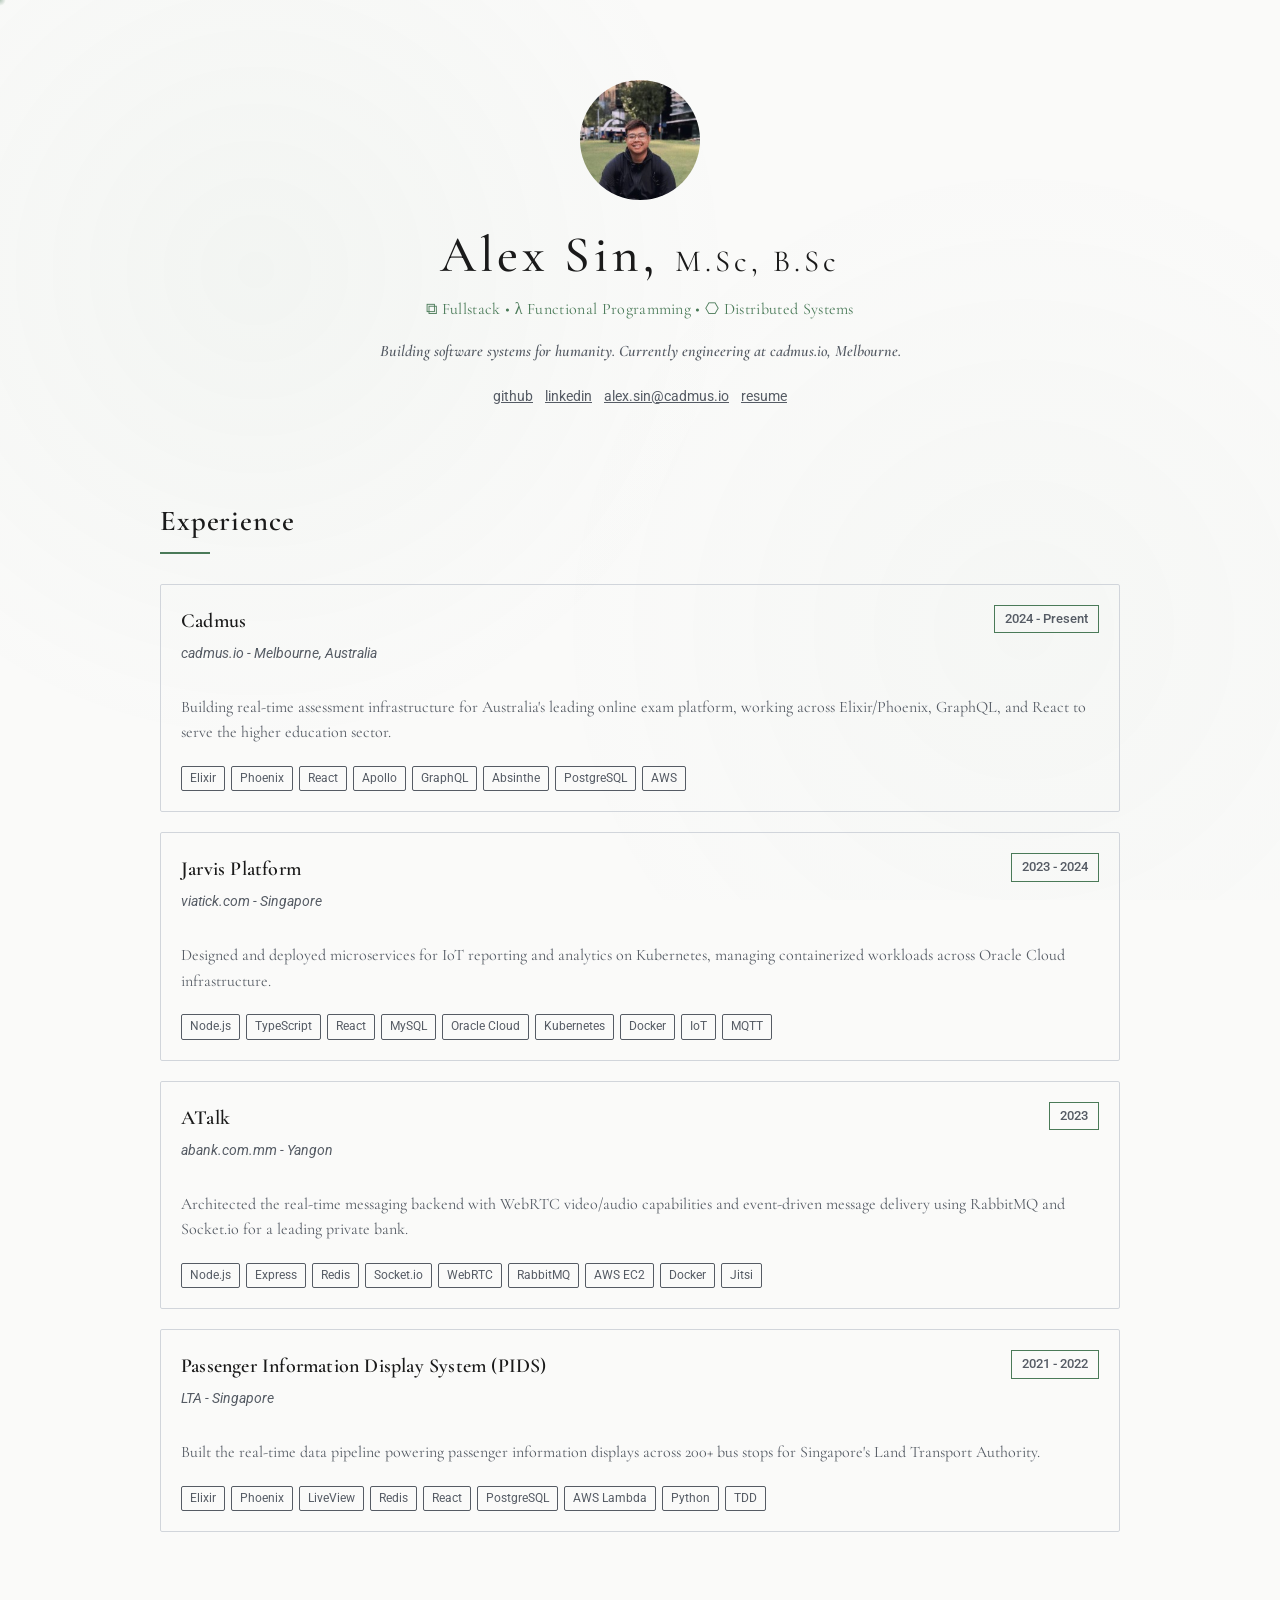
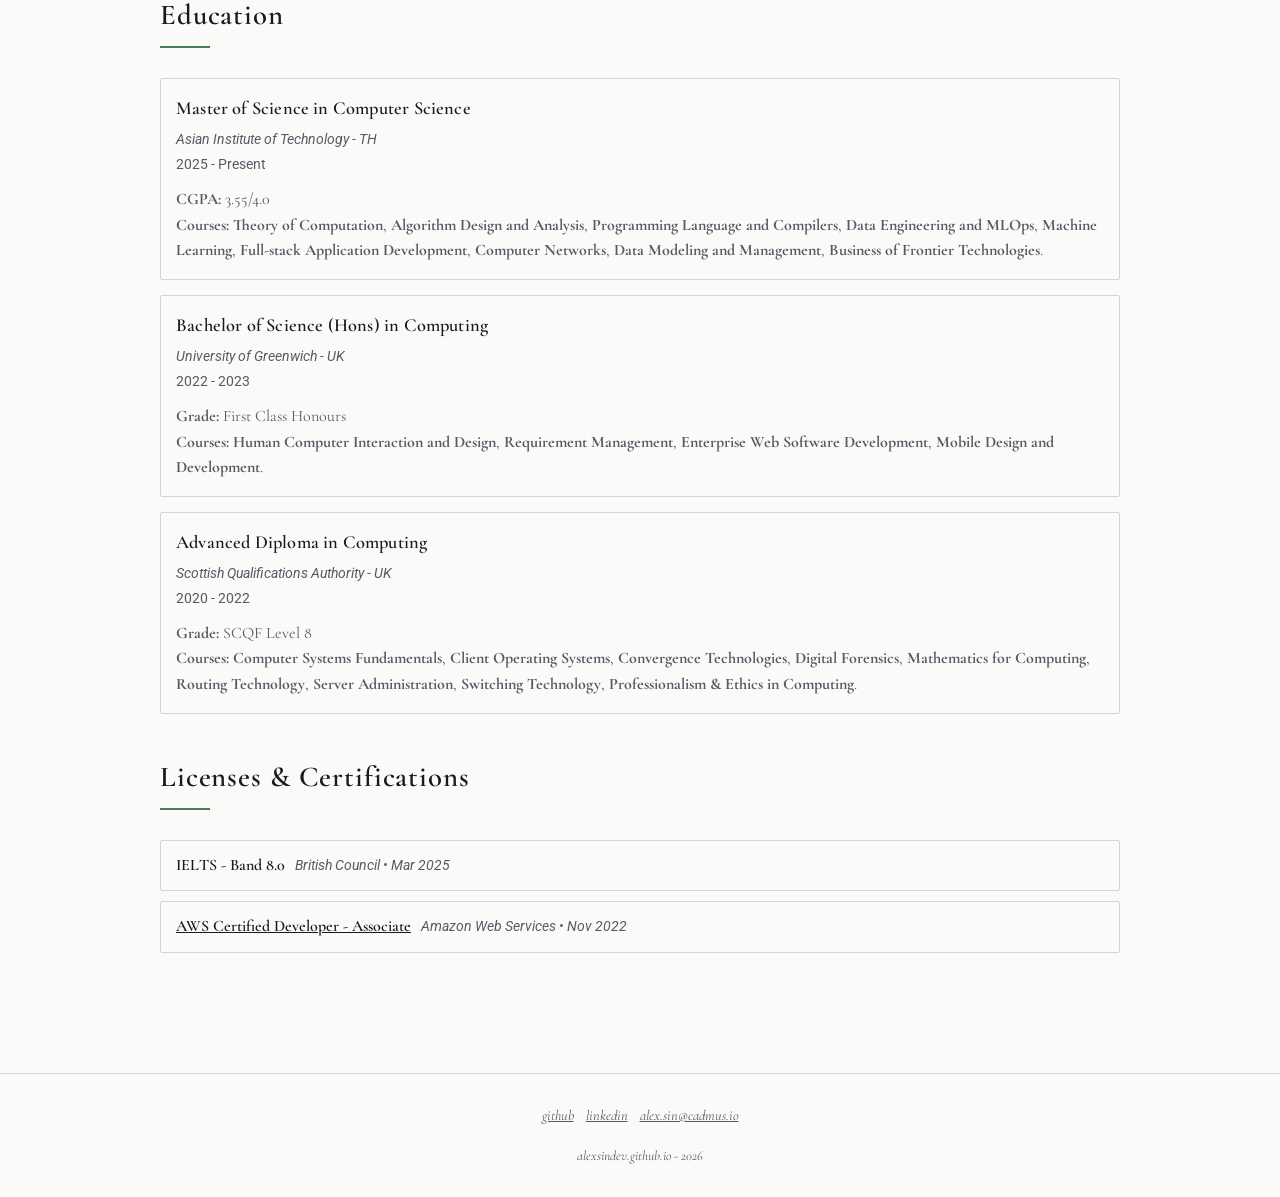
==== commit c9c39c7c: "seo improvements and better linking" ====
--- a/index.html
+++ b/index.html
@@ -1,10 +1,76 @@
 <!DOCTYPE html>
-<html lang="en">
+<html lang="en-AU">
 
 <head>
   <meta charset="UTF-8">
   <meta name="viewport" content="width=device-width, initial-scale=1.0">
   <title>Alex Sin | Software Engineer</title>
+
+  <!-- SEO Meta Tags -->
+  <meta name="description"
+    content="Alex Sin - Software Engineer specializing in Fullstack Development, Functional Programming, and Distributed Systems. M.Sc in Computer Science with experience at Cadmus, Viatick, and more.">
+  <meta name="keywords"
+    content="Alex Sin, Software Engineer, Fullstack Developer, Elixir, Phoenix, React, Distributed Systems, Functional Programming">
+  <meta name="author" content="Alex Sin">
+  <meta name="robots" content="index, follow">
+  <link rel="canonical" href="https://alexsindev.github.io/">
+
+  <!-- Open Graph / Facebook -->
+  <meta property="og:type" content="website">
+  <meta property="og:url" content="https://alexsindev.github.io/">
+  <meta property="og:title" content="Alex Sin | Software Engineer">
+  <meta property="og:description"
+    content="Software Engineer specializing in Fullstack Development, Functional Programming, and Distributed Systems.">
+  <meta property="og:image" content="https://alexsindev.github.io/profile_pic.jpeg">
+
+  <!-- Twitter -->
+  <meta name="twitter:card" content="summary_large_image">
+  <meta name="twitter:url" content="https://alexsindev.github.io/">
+  <meta name="twitter:title" content="Alex Sin | Software Engineer">
+  <meta name="twitter:description"
+    content="Software Engineer specializing in Fullstack Development, Functional Programming, and Distributed Systems.">
+  <meta name="twitter:image" content="https://alexsindev.github.io/profile_pic.jpeg">
+
+  <!-- Theme Color -->
+  <meta name="theme-color" content="#0f1419">
+
+  <!-- Structured Data -->
+  <script type="application/ld+json">
+  {
+    "@context": "https://schema.org",
+    "@type": "Person",
+    "name": "Alex Sin",
+    "description": "Software Engineer specializing in real-time systems, functional programming, and distributed architectures.",
+    "url": "https://alexsindev.github.io",
+    "image": "https://alexsindev.github.io/profile_pic.jpeg",
+    "jobTitle": "Software Engineer",
+    "worksFor": {
+      "@type": "Organization",
+      "name": "Cadmus",
+      "url": "https://cadmus.io"
+    },
+    "alumniOf": [
+      {
+        "@type": "CollegeOrUniversity",
+        "name": "Asian Institute of Technology"
+      },
+      {
+        "@type": "CollegeOrUniversity",
+        "name": "University of Greenwich"
+      }
+    ],
+    "sameAs": [
+      "https://github.com/alexsindev",
+      "https://linkedin.com/in/alexsindev"
+    ],
+    "knowsAbout": ["Elixir", "Phoenix", "React", "Distributed Systems", "Functional Programming", "Node.js", "TypeScript"]
+  }
+  </script>
+
+  <!-- Favicon -->
+  <link rel="icon"
+    href="data:image/svg+xml,<svg xmlns=%22http://www.w3.org/2000/svg%22 viewBox=%220 0 100 100%22><text y=%22.9em%22 font-size=%2290%22>λ</text></svg>">
+
   <link rel="preconnect" href="https://fonts.googleapis.com">
   <link rel="preconnect" href="https://fonts.gstatic.com" crossorigin>
   <link
@@ -32,6 +98,22 @@
       --glow: 0 0 10px rgba(107, 154, 120, 0.2);
     }
 
+    @media (prefers-color-scheme: light) {
+      :root {
+        --primary-bg: #fafaf9;
+        --secondary-bg: #f0efed;
+        --accent-bg: #e8e7e5;
+        --text-primary: #1a1a1a;
+        --text-secondary: #555b64;
+        --accent-color: #4a7a58;
+        --accent-hover: #3a6a48;
+        --border-color: #d1d5db;
+        --gradient: linear-gradient(135deg, #f5f5f0 0%, #fafaf9 100%);
+        --card-shadow: 0 4px 20px rgba(0, 0, 0, 0.08);
+        --glow: 0 0 10px rgba(74, 122, 88, 0.15);
+      }
+    }
+
     body {
       font-family: 'Roboto', -apple-system, BlinkMacSystemFont, 'Segoe UI', sans-serif;
       background: var(--primary-bg);
@@ -41,7 +123,6 @@
       transition: background-color 0.3s ease, color 0.3s ease;
     }
 
-    /* Subtle background */
     body::before {
       content: '';
       position: fixed;
@@ -55,6 +136,23 @@
       z-index: -1;
     }
 
+    /* Skip link for keyboard navigation */
+    .skip-link {
+      position: absolute;
+      top: -40px;
+      left: 0;
+      background: var(--accent-color);
+      color: var(--primary-bg);
+      padding: 8px 16px;
+      z-index: 100;
+      font-size: 0.9rem;
+      transition: top 0.2s ease;
+    }
+
+    .skip-link:focus {
+      top: 0;
+    }
+
     .container {
       max-width: 1000px;
       margin: 0 auto;
@@ -62,15 +160,11 @@
       position: relative;
     }
 
-    /* Header Section */
+    /* Hero Section */
     .hero {
       text-align: center;
       padding: 20px 0;
       position: relative;
-    }
-
-    .hero::before {
-      display: none;
     }
 
     .profile-container {
@@ -92,8 +186,9 @@
       border-color: var(--text-primary);
     }
 
-    .profile-image::before {
-      display: none;
+    .credentials {
+      font-size: 0.6em;
+      font-weight: 400;
     }
 
     h1 {
@@ -102,29 +197,26 @@
       font-weight: 500;
       color: var(--text-primary);
       letter-spacing: 0.08em;
-      text-transform: none;
-    }
-
-    .subtitle {
-      font-family: var(--heading-font);
-      font-size: 1.1rem;
-      color: var(--text-secondary);
+    }
+
+    .tech-stack {
+      font-family: var(--heading-font);
+      font-size: 1rem;
+      color: var(--accent-color);
+      margin-bottom: 15px;
       font-weight: 400;
-      font-style: italic;
-      text-transform: none;
+      letter-spacing: 0.02em;
+    }
+
+    .intro {
+      font-family: var(--heading-font);
+      font-size: 1rem;
+      color: var(--text-secondary);
+      font-weight: 600;
       line-height: 1.7;
       max-width: 600px;
-      margin-left: auto;
-      margin-right: auto;
-    }
-
-    .tech-stack {
-      font-family: var(--heading-font);
-      font-size: 1rem;
-      color: var(--accent-color);
-      margin-bottom: 20px;
-      font-weight: 400;
-      letter-spacing: 0.02em;
+      margin: 0 auto 20px;
+      font-style: italic;
     }
 
     .contact-info {
@@ -141,11 +233,6 @@
       text-decoration: underline;
       transition: all 0.2s ease;
       font-size: 0.9rem;
-      text-transform: none;
-    }
-
-    .contact-link::before {
-      display: none;
     }
 
     .contact-link:hover {
@@ -161,7 +248,6 @@
       text-align: left;
       margin: 40px 0;
       position: relative;
-      text-transform: none;
       letter-spacing: 0.03em;
       color: var(--text-primary);
     }
@@ -176,6 +262,21 @@
       background: var(--accent-color);
     }
 
+    /* Shared card styles */
+    .experience-card,
+    .education-card {
+      background: none;
+      border: 1px solid var(--border-color);
+      border-radius: 2px;
+      transition: all 0.2s ease;
+      position: relative;
+    }
+
+    .experience-card:hover,
+    .education-card:hover {
+      border-color: var(--accent-color);
+    }
+
     /* Experience Cards */
     .experience-grid {
       display: grid;
@@ -184,21 +285,7 @@
     }
 
     .experience-card {
-      background: none;
-      border: 1px solid var(--border-color);
-      border-radius: 2px;
       padding: 20px;
-      transition: all 0.2s ease;
-      position: relative;
-      cursor: pointer;
-    }
-
-    .experience-card::before {
-      display: none;
-    }
-
-    .experience-card:hover {
-      border-color: var(--accent-color);
     }
 
     .job-header {
@@ -210,19 +297,18 @@
       gap: 10px;
     }
 
-    .job-title {
+    h3.job-title {
       font-family: var(--heading-font);
       font-size: 1.25rem;
       font-weight: 600;
       color: var(--text-primary);
       margin-bottom: 5px;
-      text-transform: none;
       letter-spacing: 0.01em;
     }
 
     .job-period {
       font-size: 0.8rem;
-      color: var(--accent-color);
+      color: var(--text-secondary);
       padding: 3px 10px;
       background: none;
       border: 1px solid var(--accent-color);
@@ -237,7 +323,6 @@
       margin-bottom: 15px;
       display: block;
       transition: color 0.2s ease;
-      text-transform: none;
       font-style: italic;
     }
 
@@ -283,37 +368,82 @@
     }
 
     .education-card {
+      padding: 15px;
+    }
+
+    h3.degree-title {
+      font-family: var(--heading-font);
+      font-size: 1.15rem;
+      font-weight: 600;
+      color: var(--text-primary);
+      margin-bottom: 5px;
+      letter-spacing: 0.01em;
+    }
+
+    .institution {
+      color: var(--text-secondary);
+      font-size: 0.9rem;
+      font-style: italic;
+    }
+
+    .edu-period {
+      color: var(--text-secondary);
+      font-size: 0.9rem;
+      margin-top: 5px;
+    }
+
+    .edu-details {
+      font-family: var(--heading-font);
+      color: var(--text-secondary);
+      line-height: 1.6;
+      font-size: 1rem;
+      margin-top: 10px;
+    }
+
+    /* Certifications */
+    .cert-grid {
+      display: grid;
+      gap: 10px;
+    }
+
+    .cert-card {
       background: none;
       border: 1px solid var(--border-color);
       border-radius: 2px;
-      padding: 15px;
+      padding: 12px 15px;
       transition: all 0.2s ease;
-      position: relative;
-    }
-
-    .education-card:hover {
+      display: flex;
+      align-items: baseline;
+      flex-wrap: wrap;
+      gap: 5px;
+    }
+
+    .cert-card:hover {
       border-color: var(--accent-color);
     }
 
-    .education-card::before {
-      display: none;
-    }
-
-    .degree-title {
-      font-family: var(--heading-font);
-      font-size: 1.15rem;
+    .cert-title {
+      font-family: var(--heading-font);
+      font-size: 1rem;
       font-weight: 600;
       color: var(--text-primary);
-      margin-bottom: 5px;
-      text-transform: none;
-      letter-spacing: 0.01em;
-    }
-
-    .institution {
+    }
+
+    .cert-title a {
+      color: var(--text-primary);
+      text-decoration: underline;
+      transition: color 0.2s ease;
+    }
+
+    .cert-title a:hover {
+      color: var(--accent-color);
+    }
+
+    .cert-institution {
       color: var(--text-secondary);
       font-size: 0.9rem;
-      text-transform: none;
       font-style: italic;
+      margin-left: 5px;
     }
 
     /* Footer */
@@ -329,13 +459,18 @@
       text-decoration: none;
       transition: color 0.2s ease;
       font-size: 0.85rem;
-      text-transform: none;
       font-family: var(--heading-font);
       font-style: italic;
     }
 
     footer a:hover {
       color: var(--text-primary);
+    }
+
+    /* Focus styles for keyboard navigation */
+    :focus-visible {
+      outline: 2px solid var(--accent-color);
+      outline-offset: 2px;
     }
 
     /* Responsive Design */
@@ -368,36 +503,16 @@
       .education-card {
         padding: 20px;
       }
-
-      .theme-selector {
-        top: 15px;
-        right: 15px;
-      }
-
-      .theme-toggle-btn {
-        width: 45px;
-        height: 45px;
-        font-size: 1.1rem;
-      }
-
-      .theme-options {
-        min-width: 100px;
-        padding: 12px;
-      }
     }
 
     @media (max-width: 480px) {
       .profile-image {
-        width: 140px;
-        height: 140px;
+        width: 100px;
+        height: 100px;
       }
 
       h1 {
-        font-size: 2.5rem;
-      }
-
-      .subtitle {
-        font-size: 1.2rem;
+        font-size: 2rem;
       }
     }
 
@@ -414,29 +529,16 @@
       }
     }
 
-    .hero,
-    .experience-card,
-    .education-card {
+    .hero {
       animation: fadeIn 0.6s ease-out;
     }
 
-    .experience-card:nth-child(2) {
-      animation-delay: 0.1s;
-    }
-
-    .experience-card:nth-child(3) {
-      animation-delay: 0.2s;
-    }
-
-    .experience-card:nth-child(4) {
-      animation-delay: 0.3s;
-    }
-
-    .experience-card:nth-child(5) {
-      animation-delay: 0.4s;
-    }
-
     /* Scrollbar Styling */
+    html {
+      scrollbar-width: thin;
+      scrollbar-color: var(--accent-color) var(--primary-bg);
+    }
+
     ::-webkit-scrollbar {
       width: 8px;
     }
@@ -457,30 +559,45 @@
 </head>
 
 <body>
-  <div class="container">
+  <a href="#main-content" class="skip-link">Skip to content</a>
+
+  <main class="container" id="main-content">
     <section class="hero">
       <div class="profile-container">
-        <img src="profile_pic.jpeg" alt="Alex Sin" class="profile-image">
-        <h1>Alex Sin, <span style="font-size: 0.6em; font-weight: 400;">M.Sc, B.Sc</span></h1>
+        <img src="profile_pic.jpeg" alt="Alex Sin" class="profile-image" loading="lazy" decoding="async">
+        <h1>Alex Sin, <span class="credentials">M.Sc, B.Sc</span></h1>
         <p class="tech-stack">⧉ Fullstack • λ Functional Programming • ⎔ Distributed Systems</p>
+        <p class="intro">
+          Building software systems for humanity. Currently engineering at cadmus.io,
+          Melbourne.
+        </p>
       </div>
 
+      <div class="contact-info">
+        <a href="https://github.com/alexsindev" target="_blank" rel="noopener noreferrer"
+          class="contact-link">github</a>
+        <a href="https://linkedin.com/in/alexsindev" target="_blank" rel="noopener noreferrer"
+          class="contact-link">linkedin</a>
+        <a href="mailto:alex.sin@cadmus.io" class="contact-link">alex.sin@cadmus.io</a>
+        <a href="Alex%20Sin%20-%20Resume%202026.pdf" class="contact-link" download>resume</a>
+      </div>
     </section>
 
     <h2 class="section-header">Experience</h2>
 
     <div class="experience-grid">
-      <div class="experience-card">
+      <article class="experience-card">
         <div class="job-header">
           <div>
-            <div class="job-title">Cadmus</div>
-            <a href="https://cadmus.io/" target="_blank" class="company-link">cadmus.io - Melbourne, Australia</a>
+            <h3 class="job-title">Cadmus</h3>
+            <a href="https://cadmus.io/" target="_blank" rel="noopener noreferrer" class="company-link">cadmus.io -
+              Melbourne, Australia</a>
           </div>
-          <span class="job-period">2024 - Present</span>
+          <time class="job-period" datetime="2024">2024 - Present</time>
         </div>
         <p class="job-description">
-          First-in-market online, authentic assessment platform powering the delivery of written,
-          open-book and in-place exams for every academic discipline in the higher education sector.
+          Building real-time assessment infrastructure for Australia's leading online exam platform,
+          working across Elixir/Phoenix, GraphQL, and React to serve the higher education sector.
         </p>
         <div class="tech-tags">
           <span class="tech-tag">Elixir</span>
@@ -492,20 +609,20 @@
           <span class="tech-tag">PostgreSQL</span>
           <span class="tech-tag">AWS</span>
         </div>
-      </div>
-
-      <div class="experience-card">
+      </article>
+
+      <article class="experience-card">
         <div class="job-header">
           <div>
-            <div class="job-title">Jarvis Platform</div>
-            <a href="https://viatick.com/" target="_blank" class="company-link">viatick.com - Singapore</a>
+            <h3 class="job-title">Jarvis Platform</h3>
+            <a href="https://viatick.com/" target="_blank" rel="noopener noreferrer" class="company-link">viatick.com -
+              Singapore</a>
           </div>
-          <span class="job-period">2023 - 2024</span>
+          <time class="job-period" datetime="2023">2023 - 2024</time>
         </div>
         <p class="job-description">
-          Microservices-based platform for various industries with cloud-based reporting and analytics, flexible
-          templates,
-          customizable views, and dependable hardware solutions.
+          Designed and deployed microservices for IoT reporting and analytics on Kubernetes,
+          managing containerized workloads across Oracle Cloud infrastructure.
         </p>
         <div class="tech-tags">
           <span class="tech-tag">Node.js</span>
@@ -518,19 +635,20 @@
           <span class="tech-tag">IoT</span>
           <span class="tech-tag">MQTT</span>
         </div>
-      </div>
-
-      <div class="experience-card">
+      </article>
+
+      <article class="experience-card">
         <div class="job-header">
           <div>
-            <div class="job-title">ATalk</div>
-            <a href="https://www.abank.com.mm" target="_blank" class="company-link">abank.com.mm - Yangon</a>
+            <h3 class="job-title">ATalk</h3>
+            <a href="https://www.abank.com.mm" target="_blank" rel="noopener noreferrer"
+              class="company-link">abank.com.mm - Yangon</a>
           </div>
-          <span class="job-period">2023</span>
+          <time class="job-period" datetime="2023">2023</time>
         </div>
         <p class="job-description">
-          Real-time messaging application with video and audio call capabilities. Developed for a leading private bank
-          in Myanmar.
+          Architected the real-time messaging backend with WebRTC video/audio capabilities and
+          event-driven message delivery using RabbitMQ and Socket.io for a leading private bank.
         </p>
         <div class="tech-tags">
           <span class="tech-tag">Node.js</span>
@@ -543,20 +661,20 @@
           <span class="tech-tag">Docker</span>
           <span class="tech-tag">Jitsi</span>
         </div>
-      </div>
-
-      <div class="experience-card">
+      </article>
+
+      <article class="experience-card">
         <div class="job-header">
           <div>
-            <div class="job-title">Passenger Information Display System (PIDS)</div>
+            <h3 class="job-title">Passenger Information Display System (PIDS)</h3>
             <a href="https://www.lta.gov.sg/content/ltagov/en/newsroom/2021/9/news-releases/New_PIDS_at_more_than_300_bus_stops.html"
-              target="_blank" class="company-link">LTA - Singapore</a>
+              target="_blank" rel="noopener noreferrer" class="company-link">LTA - Singapore</a>
           </div>
-          <span class="job-period">2021 - 2022</span>
+          <time class="job-period" datetime="2021">2021 - 2022</time>
         </div>
         <p class="job-description">
-          Passenger Information Display System for Singapore Land Transport Authority. Real-time bus information updates
-          for over 200+ bus stops in Singapore.
+          Built the real-time data pipeline powering passenger information displays across 200+ bus stops
+          for Singapore's Land Transport Authority.
         </p>
         <div class="tech-tags">
           <span class="tech-tag">Elixir</span>
@@ -569,17 +687,17 @@
           <span class="tech-tag">Python</span>
           <span class="tech-tag">TDD</span>
         </div>
-      </div>
+      </article>
     </div>
 
     <h2 class="section-header">Education</h2>
 
     <div class="education-grid">
       <div class="education-card">
-        <div class="degree-title">Master of Science in Computer Science</div>
+        <h3 class="degree-title">Master of Science in Computer Science</h3>
         <div class="institution">Asian Institute of Technology - TH</div>
-        <div style="color: var(--text-secondary); font-size: 0.9rem; margin-top: 5px;">2025 - Present</div>
-        <p class="job-description" style="margin-top: 10px; margin-bottom: 0;">
+        <time class="edu-period" datetime="2025">2025 - Present</time>
+        <p class="edu-details">
           <strong>CGPA:</strong> 3.55/4.0<br>
           <strong>Courses:</strong> <strong>Theory of Computation</strong>, <strong>Algorithm Design and
             Analysis</strong>, <strong>Programming Language and Compilers</strong>, <strong>Data Engineering and
@@ -590,10 +708,10 @@
       </div>
 
       <div class="education-card">
-        <div class="degree-title">Bachelor of Science (Hons) in Computing</div>
+        <h3 class="degree-title">Bachelor of Science (Hons) in Computing</h3>
         <div class="institution">University of Greenwich - UK</div>
-        <div style="color: var(--text-secondary); font-size: 0.9rem; margin-top: 5px;">2022 - 2023</div>
-        <p class="job-description" style="margin-top: 10px; margin-bottom: 0;">
+        <time class="edu-period" datetime="2022">2022 - 2023</time>
+        <p class="edu-details">
           <strong>Grade:</strong> First Class Honours<br>
           <strong>Courses:</strong> <strong>Human Computer Interaction and Design</strong>, <strong>Requirement
             Management</strong>, <strong>Enterprise Web Software Development</strong>, <strong>Mobile Design and
@@ -602,10 +720,10 @@
       </div>
 
       <div class="education-card">
-        <div class="degree-title">Advanced Diploma in Computing</div>
+        <h3 class="degree-title">Advanced Diploma in Computing</h3>
         <div class="institution">Scottish Qualifications Authority - UK</div>
-        <div style="color: var(--text-secondary); font-size: 0.9rem; margin-top: 5px;">2020 - 2022</div>
-        <p class="job-description" style="margin-top: 10px; margin-bottom: 0;">
+        <time class="edu-period" datetime="2020">2020 - 2022</time>
+        <p class="edu-details">
           <strong>Grade:</strong> SCQF Level 8<br>
           <strong>Courses:</strong> <strong>Computer Systems Fundamentals</strong>, <strong>Client Operating
             Systems</strong>, <strong>Convergence Technologies</strong>, <strong>Digital Forensics</strong>,
@@ -618,96 +736,32 @@
 
     <h2 class="section-header">Licenses & Certifications</h2>
 
-    <div class="education-grid" style="gap: 10px;">
-      <div class="education-card" style="padding: 12px 15px;">
-        <span class="degree-title" style="font-size: 1rem;">IELTS - Band 8.0</span>
-        <span class="institution" style="margin-left: 10px;">British Council • Mar 2025</span>
+    <div class="cert-grid">
+      <div class="cert-card">
+        <span class="cert-title">IELTS - Band 8.0</span>
+        <span class="cert-institution">British Council &bull; <time datetime="2025-03">Mar 2025</time></span>
       </div>
 
-      <div class="education-card" style="padding: 12px 15px;">
-        <a href="https://www.credly.com/badges/5a194053-8f44-4ee3-b4d7-cd4c977ef2a6/public_url" target="_blank"
-          class="degree-title" style="font-size: 1rem; text-decoration: underline; color: var(--text-primary);">AWS
-          Certified Developer - Associate</a>
-        <span class="institution" style="margin-left: 10px;">Amazon Web Services • Nov 2022</span>
+      <div class="cert-card">
+        <span class="cert-title"><a href="https://www.credly.com/badges/5a194053-8f44-4ee3-b4d7-cd4c977ef2a6/public_url"
+            target="_blank" rel="noopener noreferrer">AWS Certified Developer - Associate</a></span>
+        <span class="cert-institution">Amazon Web Services &bull; <time datetime="2022-11">Nov 2022</time></span>
       </div>
     </div>
-  </div>
+  </main>
 
   <footer>
-    <div class="contact-info" style="margin-bottom: 15px;">
-      <a href="https://github.com/alexsindev" target="_blank" class="contact-link">github</a>
-      <a href="https://linkedin.com/in/alexsindev" target="_blank" class="contact-link">linkedin</a>
+    <nav aria-label="Social links" class="contact-info" style="margin-bottom: 15px;">
+      <a href="https://github.com/alexsindev" target="_blank" rel="noopener noreferrer" class="contact-link">github</a>
+      <a href="https://linkedin.com/in/alexsindev" target="_blank" rel="noopener noreferrer"
+        class="contact-link">linkedin</a>
       <a href="mailto:alex.sin@cadmus.io" class="contact-link">alex.sin@cadmus.io</a>
-    </div>
+    </nav>
     <a href="https://alexsindev.github.io">alexsindev.github.io - 2026</a>
   </footer>
 
   <script>
-    // Theme management
-    const themeToggle = document.getElementById('themeToggle');
-    const themeOptions = document.getElementById('themeOptions');
-    const themeOptionButtons = document.querySelectorAll('.theme-option');
-
-    let currentTheme = localStorage.getItem('portfolio-theme') || 'dark';
-    document.documentElement.setAttribute('data-theme', currentTheme);
-
-    // Update active theme option
-    themeOptionButtons.forEach(btn => {
-      btn.classList.toggle('active', btn.dataset.theme === currentTheme);
-    });
-
-    // Toggle theme options visibility
-    themeToggle.addEventListener('click', (e) => {
-      e.stopPropagation();
-      themeOptions.classList.toggle('active');
-    });
-
-    // Close theme options when clicking outside
-    document.addEventListener('click', (e) => {
-      if (!themeToggle.contains(e.target) && !themeOptions.contains(e.target)) {
-        themeOptions.classList.remove('active');
-      }
-    });
-
-    // Handle theme selection
-    themeOptionButtons.forEach(button => {
-      button.addEventListener('click', () => {
-        const selectedTheme = button.dataset.theme;
-
-        // Update theme
-        document.documentElement.setAttribute('data-theme', selectedTheme);
-        localStorage.setItem('portfolio-theme', selectedTheme);
-        currentTheme = selectedTheme;
-
-        // Update active state
-        themeOptionButtons.forEach(btn => btn.classList.remove('active'));
-        button.classList.add('active');
-
-        // Close options
-        themeOptions.classList.remove('active');
-
-        // Add a nice transition effect
-        document.body.style.opacity = '0.95';
-        setTimeout(() => {
-          document.body.style.opacity = '1';
-        }, 150);
-      });
-    });
-
-    // Add smooth scrolling for better UX
-    document.querySelectorAll('a[href^="#"]').forEach(anchor => {
-      anchor.addEventListener('click', function (e) {
-        e.preventDefault();
-        const target = document.querySelector(this.getAttribute('href'));
-        if (target) {
-          target.scrollIntoView({
-            behavior: 'smooth'
-          });
-        }
-      });
-    });
-
-    // Add loading animations on scroll
+    // Scroll-triggered fade-in for cards
     const observerOptions = {
       threshold: 0.1,
       rootMargin: '0px 0px -50px 0px'
@@ -722,47 +776,48 @@
       });
     }, observerOptions);
 
-    document.querySelectorAll('.experience-card, .education-card').forEach(card => {
+    document.querySelectorAll('.experience-card, .education-card, .cert-card').forEach(card => {
       card.style.opacity = '0';
       card.style.transform = 'translateY(30px)';
       card.style.transition = 'opacity 0.6s ease, transform 0.6s ease';
       observer.observe(card);
     });
 
-    // Subtle cursor glow effect
-    const cursor = document.createElement('div');
-    cursor.style.cssText = `
-      position: fixed;
-      width: 12px;
-      height: 12px;
-      background: radial-gradient(circle, var(--accent-color) 0%, transparent 70%);
-      border-radius: 50%;
-      pointer-events: none;
-      z-index: 9999;
-      mix-blend-mode: screen;
-      transition: transform 0.1s ease;
-      opacity: 0.4;
-    `;
-    document.body.appendChild(cursor);
-
-    let mouseX = 0, mouseY = 0;
-    let cursorX = 0, cursorY = 0;
-
-    document.addEventListener('mousemove', (e) => {
-      mouseX = e.clientX;
-      mouseY = e.clientY;
-    });
-
-    function updateCursor() {
-      cursorX += (mouseX - cursorX) * 0.15;
-      cursorY += (mouseY - cursorY) * 0.15;
-
-      cursor.style.left = (cursorX - 6) + 'px';
-      cursor.style.top = (cursorY - 6) + 'px';
-
-      requestAnimationFrame(updateCursor);
-    }
-    updateCursor();
+    // Subtle cursor glow effect (desktop/fine pointer only)
+    if (window.matchMedia('(pointer: fine)').matches) {
+      const cursor = document.createElement('div');
+      cursor.setAttribute('aria-hidden', 'true');
+      cursor.style.cssText = `
+        position: fixed;
+        width: 12px;
+        height: 12px;
+        background: radial-gradient(circle, var(--accent-color) 0%, transparent 70%);
+        border-radius: 50%;
+        pointer-events: none;
+        z-index: 9999;
+        opacity: 0.4;
+        will-change: transform;
+        top: 0;
+        left: 0;
+      `;
+      document.body.appendChild(cursor);
+
+      let mouseX = 0, mouseY = 0;
+      let cursorX = 0, cursorY = 0;
+
+      document.addEventListener('mousemove', (e) => {
+        mouseX = e.clientX;
+        mouseY = e.clientY;
+      });
+
+      function updateCursor() {
+        cursorX += (mouseX - cursorX) * 0.15;
+        cursorY += (mouseY - cursorY) * 0.15;
+        cursor.style.transform = `translate3d(${cursorX - 6}px, ${cursorY - 6}px, 0)`;
+        requestAnimationFrame(updateCursor);
+      }
+      updateCursor();
+    }
   </script>
 </body>
 
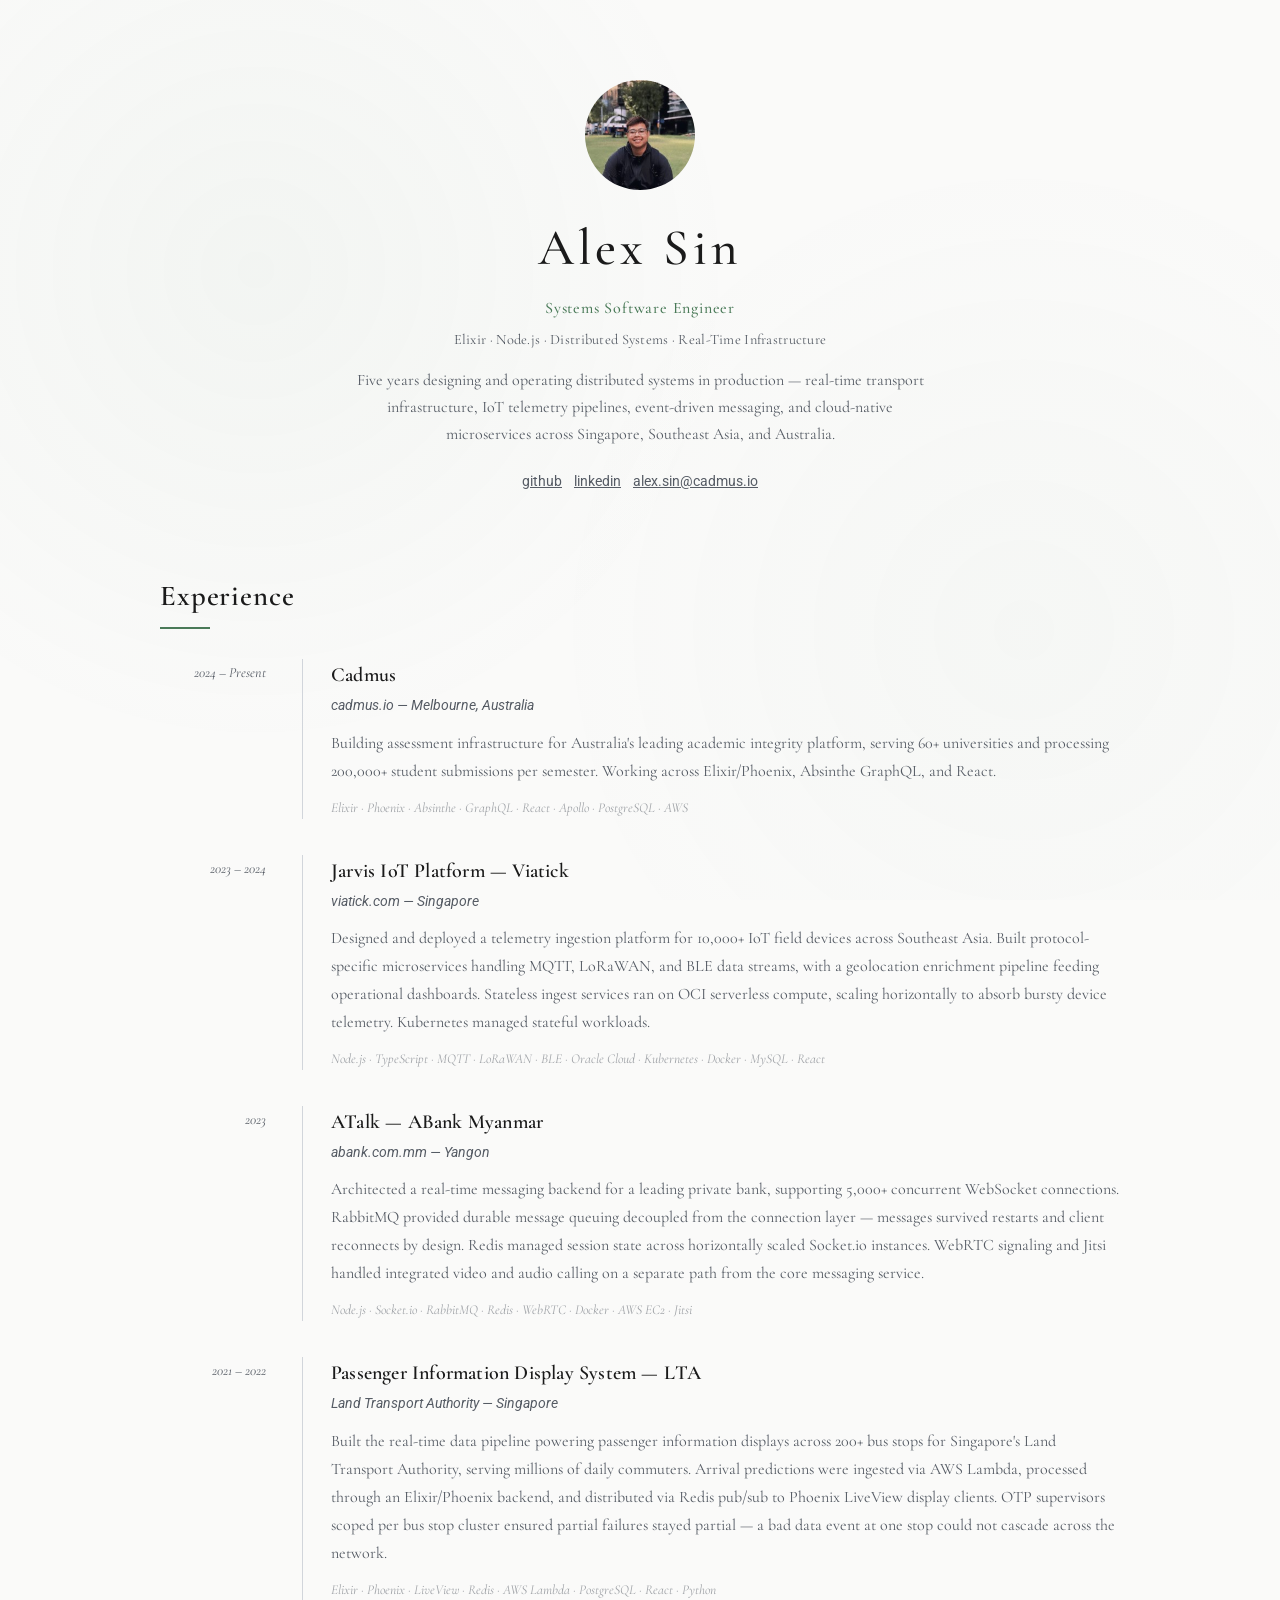
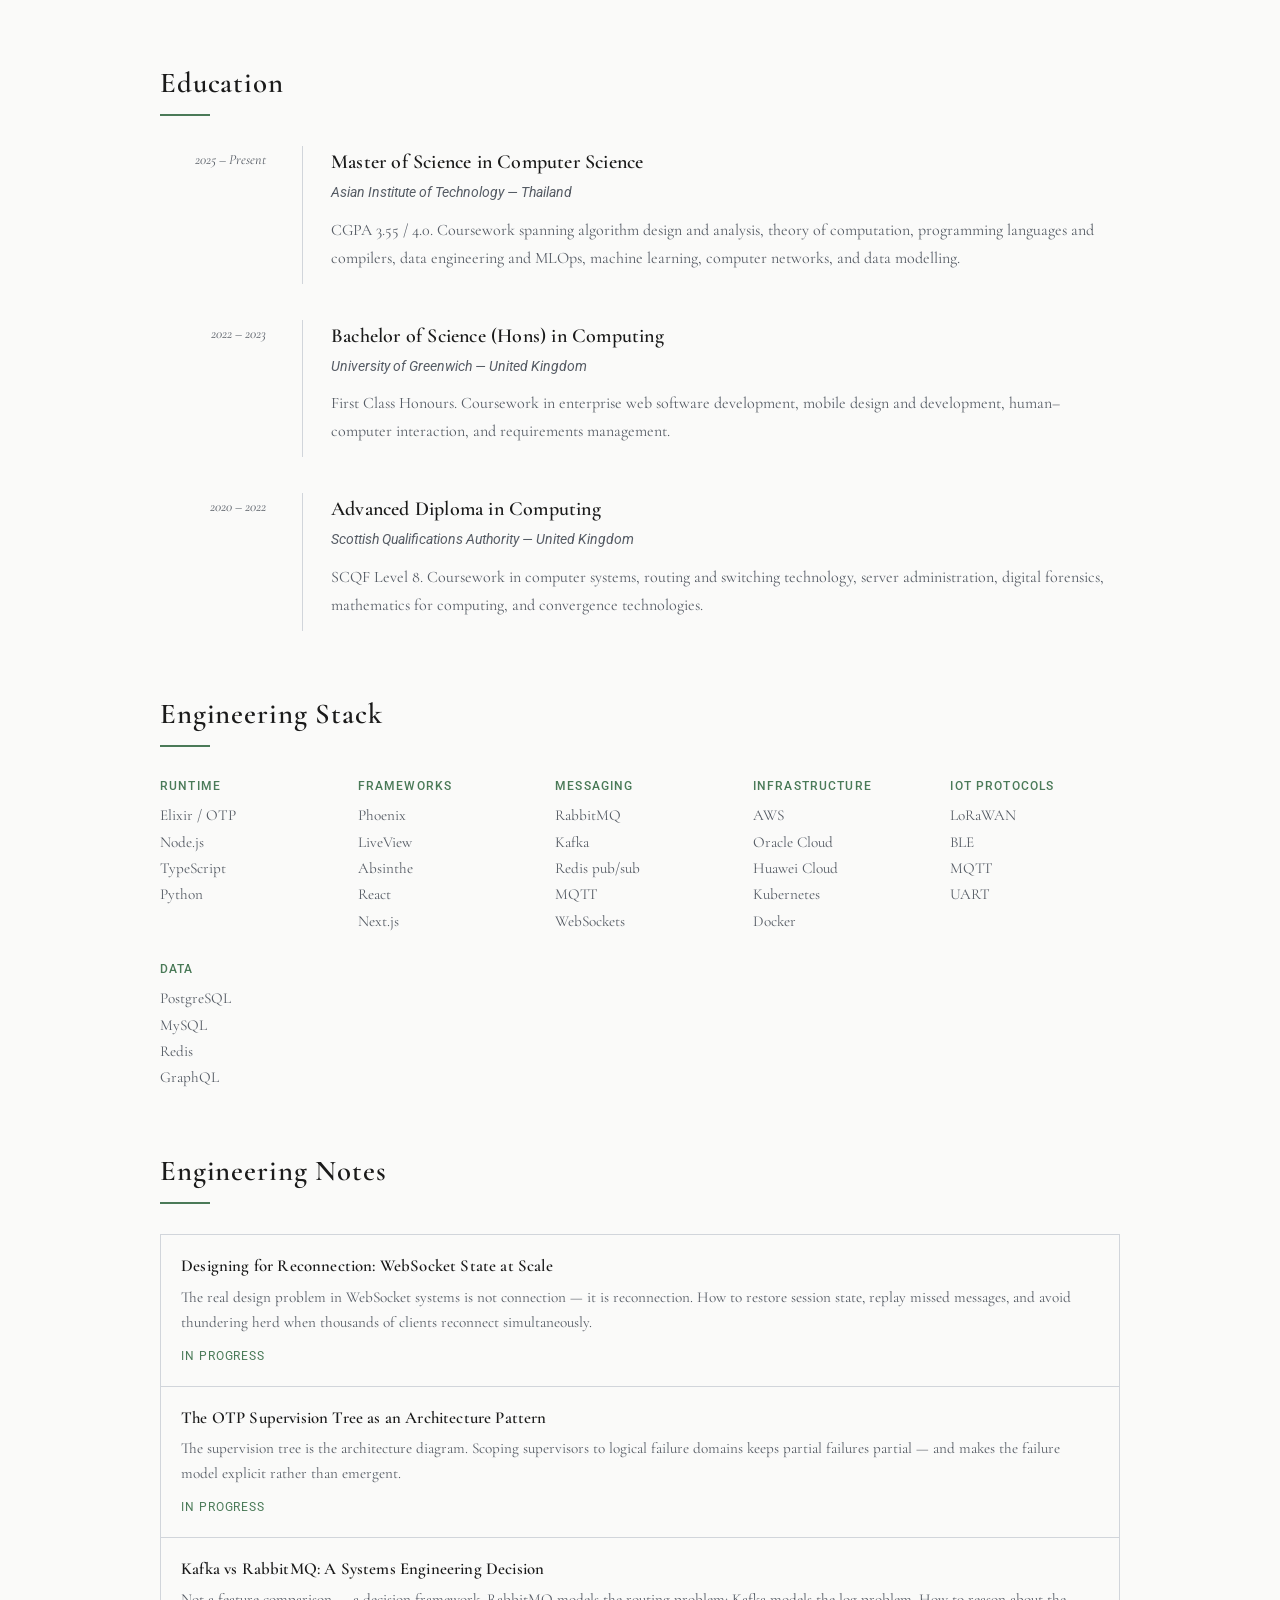
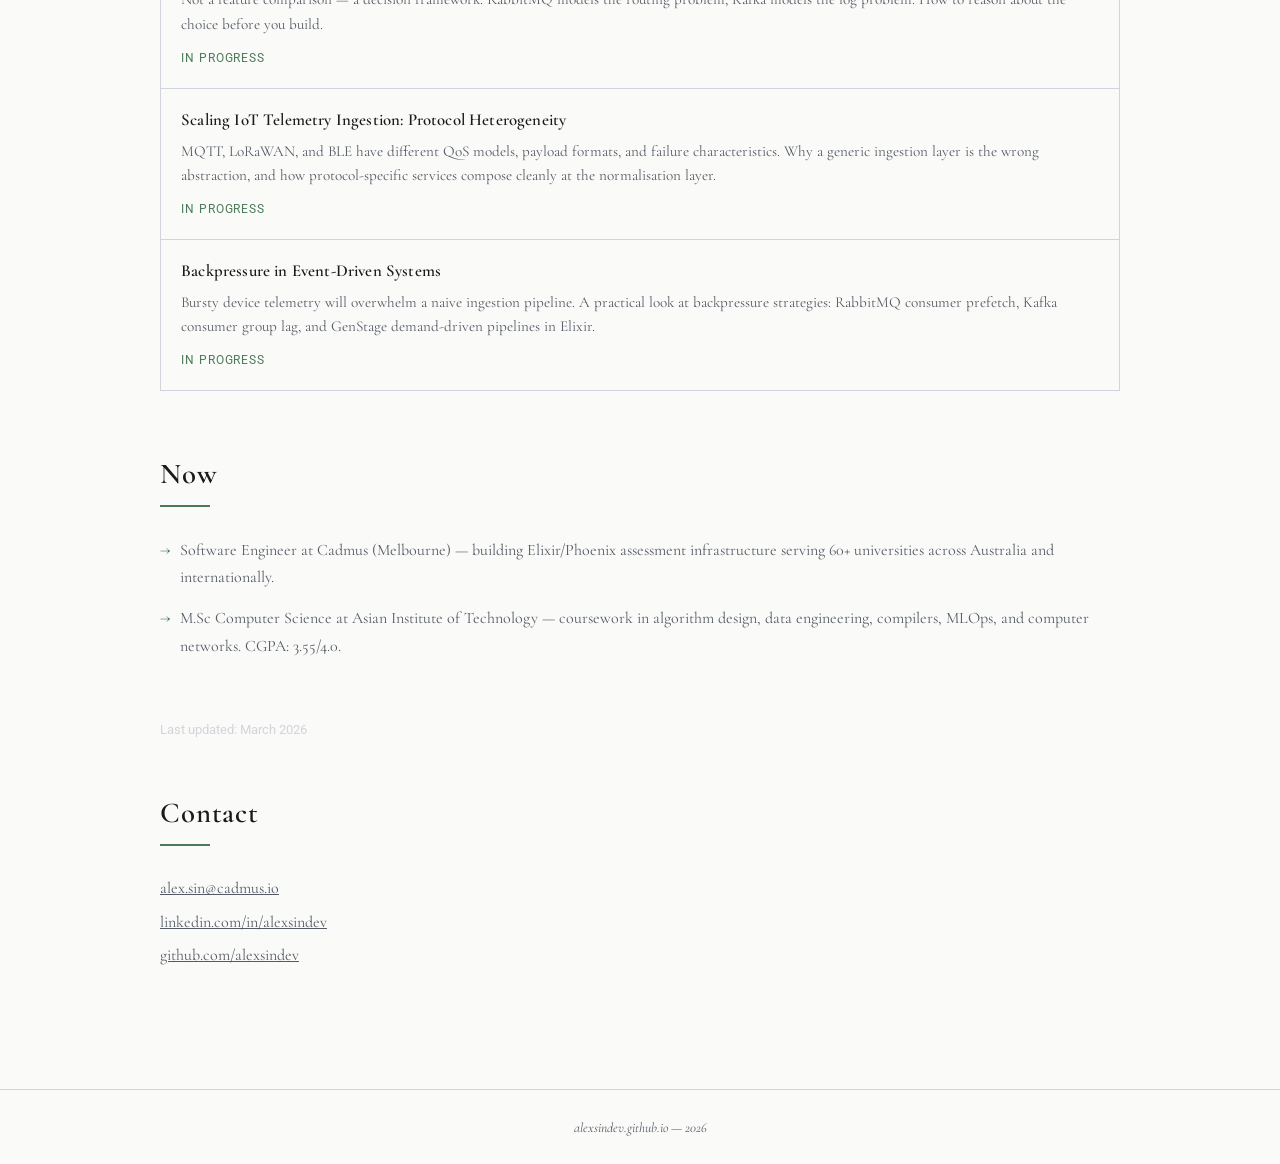
==== commit 3370573b: "(new restructure)" ====
--- a/index.html
+++ b/index.html
@@ -4,34 +4,33 @@
 <head>
   <meta charset="UTF-8">
   <meta name="viewport" content="width=device-width, initial-scale=1.0">
-  <title>Alex Sin | Software Engineer</title>
+  <title>Alex Sin | Systems Software Engineer</title>
 
   <!-- SEO Meta Tags -->
   <meta name="description"
-    content="Alex Sin - Software Engineer specializing in Fullstack Development, Functional Programming, and Distributed Systems. M.Sc in Computer Science with experience at Cadmus, Viatick, and more.">
+    content="Alex Sin - Systems Software Engineer with 5+ years in distributed systems, real-time infrastructure, IoT telemetry pipelines, and cloud-native microservices across Singapore, Southeast Asia, and Australia.">
   <meta name="keywords"
-    content="Alex Sin, Software Engineer, Fullstack Developer, Elixir, Phoenix, React, Distributed Systems, Functional Programming">
+    content="Alex Sin, Systems Engineer, Distributed Systems, Elixir, Phoenix, Real-Time Systems, IoT, RabbitMQ, WebSockets, Kafka, Node.js, Kubernetes">
   <meta name="author" content="Alex Sin">
   <meta name="robots" content="index, follow">
   <link rel="canonical" href="https://alexsindev.github.io/">
 
-  <!-- Open Graph / Facebook -->
+  <!-- Open Graph -->
   <meta property="og:type" content="website">
   <meta property="og:url" content="https://alexsindev.github.io/">
-  <meta property="og:title" content="Alex Sin | Software Engineer">
+  <meta property="og:title" content="Alex Sin | Systems Software Engineer">
   <meta property="og:description"
-    content="Software Engineer specializing in Fullstack Development, Functional Programming, and Distributed Systems.">
+    content="Systems Software Engineer specialising in distributed systems, real-time infrastructure, and IoT telemetry pipelines.">
   <meta property="og:image" content="https://alexsindev.github.io/profile_pic.jpeg">
 
   <!-- Twitter -->
   <meta name="twitter:card" content="summary_large_image">
   <meta name="twitter:url" content="https://alexsindev.github.io/">
-  <meta name="twitter:title" content="Alex Sin | Software Engineer">
+  <meta name="twitter:title" content="Alex Sin | Systems Software Engineer">
   <meta name="twitter:description"
-    content="Software Engineer specializing in Fullstack Development, Functional Programming, and Distributed Systems.">
+    content="Systems Software Engineer specialising in distributed systems, real-time infrastructure, and IoT telemetry pipelines.">
   <meta name="twitter:image" content="https://alexsindev.github.io/profile_pic.jpeg">
 
-  <!-- Theme Color -->
   <meta name="theme-color" content="#0f1419">
 
   <!-- Structured Data -->
@@ -40,30 +39,22 @@
     "@context": "https://schema.org",
     "@type": "Person",
     "name": "Alex Sin",
-    "description": "Software Engineer specializing in real-time systems, functional programming, and distributed architectures.",
+    "description": "Systems Software Engineer specialising in distributed systems, real-time infrastructure, and IoT telemetry pipelines.",
     "url": "https://alexsindev.github.io",
     "image": "https://alexsindev.github.io/profile_pic.jpeg",
-    "jobTitle": "Software Engineer",
-    "worksFor": {
-      "@type": "Organization",
-      "name": "Cadmus",
-      "url": "https://cadmus.io"
-    },
+    "jobTitle": "Systems Software Engineer",
     "alumniOf": [
-      {
-        "@type": "CollegeOrUniversity",
-        "name": "Asian Institute of Technology"
-      },
-      {
-        "@type": "CollegeOrUniversity",
-        "name": "University of Greenwich"
-      }
+      { "@type": "CollegeOrUniversity", "name": "Asian Institute of Technology" },
+      { "@type": "CollegeOrUniversity", "name": "University of Greenwich" }
     ],
     "sameAs": [
       "https://github.com/alexsindev",
       "https://linkedin.com/in/alexsindev"
     ],
-    "knowsAbout": ["Elixir", "Phoenix", "React", "Distributed Systems", "Functional Programming", "Node.js", "TypeScript"]
+    "knowsAbout": [
+      "Elixir", "Distributed Systems", "Real-Time Systems", "IoT",
+      "RabbitMQ", "Kafka", "WebSockets", "Node.js", "TypeScript", "Kubernetes"
+    ]
   }
   </script>
 
@@ -76,6 +67,7 @@
   <link
     href="https://fonts.googleapis.com/css2?family=Cormorant+Garamond:wght@400;500;600;700&family=Roboto:wght@300;400;500&display=swap"
     rel="stylesheet">
+
   <style>
     * {
       margin: 0;
@@ -95,7 +87,6 @@
       --heading-font: 'Cormorant Garamond', Georgia, 'Times New Roman', serif;
       --gradient: linear-gradient(135deg, #1a2633 0%, #0f1419 100%);
       --card-shadow: 0 4px 20px rgba(0, 0, 0, 0.4);
-      --glow: 0 0 10px rgba(107, 154, 120, 0.2);
     }
 
     @media (prefers-color-scheme: light) {
@@ -110,7 +101,6 @@
         --border-color: #d1d5db;
         --gradient: linear-gradient(135deg, #f5f5f0 0%, #fafaf9 100%);
         --card-shadow: 0 4px 20px rgba(0, 0, 0, 0.08);
-        --glow: 0 0 10px rgba(74, 122, 88, 0.15);
       }
     }
 
@@ -136,7 +126,6 @@
       z-index: -1;
     }
 
-    /* Skip link for keyboard navigation */
     .skip-link {
       position: absolute;
       top: -40px;
@@ -160,35 +149,20 @@
       position: relative;
     }
 
-    /* Hero Section */
+    /* ─── Hero ─── */
     .hero {
       text-align: center;
-      padding: 20px 0;
+      padding: 20px 0 40px;
       position: relative;
-    }
-
-    .profile-container {
-      position: relative;
-      margin-bottom: 15px;
+      animation: fadeIn 0.6s ease-out;
     }
 
     .profile-image {
-      width: 120px;
-      height: 120px;
+      width: 110px;
+      height: 110px;
       border-radius: 50%;
-      margin: 0 auto 15px;
+      margin: 0 auto 18px;
       display: block;
-      transition: all 0.2s ease;
-      position: relative;
-    }
-
-    .profile-image:hover {
-      border-color: var(--text-primary);
-    }
-
-    .credentials {
-      font-size: 0.6em;
-      font-weight: 400;
     }
 
     h1 {
@@ -197,26 +171,34 @@
       font-weight: 500;
       color: var(--text-primary);
       letter-spacing: 0.08em;
-    }
-
-    .tech-stack {
+      margin-bottom: 6px;
+    }
+
+    .hero-role {
       font-family: var(--heading-font);
       font-size: 1rem;
       color: var(--accent-color);
-      margin-bottom: 15px;
+      letter-spacing: 0.05em;
+      font-weight: 500;
+      margin-bottom: 6px;
+    }
+
+    .hero-stack {
+      font-family: var(--heading-font);
+      font-size: 0.9rem;
+      color: var(--text-secondary);
+      margin-bottom: 16px;
+      letter-spacing: 0.02em;
+    }
+
+    .intro {
+      font-family: var(--heading-font);
+      font-size: 1rem;
+      color: var(--text-secondary);
       font-weight: 400;
-      letter-spacing: 0.02em;
-    }
-
-    .intro {
-      font-family: var(--heading-font);
-      font-size: 1rem;
-      color: var(--text-secondary);
-      font-weight: 600;
       line-height: 1.7;
-      max-width: 600px;
-      margin: 0 auto 20px;
-      font-style: italic;
+      max-width: 580px;
+      margin: 0 auto 22px;
     }
 
     .contact-info {
@@ -224,23 +206,20 @@
       justify-content: center;
       gap: 12px;
       flex-wrap: wrap;
-      margin-bottom: 30px;
     }
 
     .contact-link {
-      border-radius: 0;
       color: var(--text-secondary);
       text-decoration: underline;
-      transition: all 0.2s ease;
+      transition: color 0.2s ease;
       font-size: 0.9rem;
     }
 
     .contact-link:hover {
-      border-color: var(--accent-color);
       color: var(--text-primary);
     }
 
-    /* Section Headers */
+    /* ─── Section Headers ─── */
     .section-header {
       font-family: var(--heading-font);
       font-size: 1.8rem;
@@ -262,221 +241,242 @@
       background: var(--accent-color);
     }
 
-    /* Shared card styles */
-    .experience-card,
-    .education-card {
-      background: none;
-      border: 1px solid var(--border-color);
-      border-radius: 2px;
-      transition: all 0.2s ease;
-      position: relative;
-    }
-
-    .experience-card:hover,
-    .education-card:hover {
-      border-color: var(--accent-color);
-    }
-
-    /* Experience Cards */
+    /* ─── Experience Cards ─── */
     .experience-grid {
       display: grid;
-      gap: 20px;
+      gap: 36px;
       margin-bottom: 60px;
     }
 
     .experience-card {
-      padding: 20px;
-    }
-
-    .job-header {
+      display: grid;
+      grid-template-columns: 106px 1fr;
+      gap: 0 36px;
+    }
+
+    .job-period {
+      font-family: var(--heading-font);
+      font-size: 0.88rem;
+      color: var(--text-secondary);
+      text-align: right;
+      padding-top: 3px;
+      font-style: italic;
+      line-height: 1.5;
+    }
+
+    .job-content {
+      border-left: 1px solid var(--border-color);
+      padding-left: 28px;
+    }
+
+    h3.job-title {
+      font-family: var(--heading-font);
+      font-size: 1.25rem;
+      font-weight: 600;
+      color: var(--text-primary);
+      margin-bottom: 3px;
+      letter-spacing: 0.01em;
+    }
+
+    .company-link {
+      color: var(--text-secondary);
+      text-decoration: none;
+      font-size: 0.88rem;
+      margin-bottom: 12px;
+      display: block;
+      transition: color 0.2s ease;
+      font-style: italic;
+    }
+
+    .company-link:hover {
+      color: var(--text-primary);
+    }
+
+    .job-description {
+      font-family: var(--heading-font);
+      color: var(--text-secondary);
+      margin-bottom: 12px;
+      line-height: 1.75;
+      font-size: 1rem;
+    }
+
+    .tech-inline {
+      font-family: var(--heading-font);
+      font-size: 0.85rem;
+      color: var(--text-secondary);
+      font-style: italic;
+      opacity: 0.55;
+    }
+
+    /* ─── Engineering Stack ─── */
+    .stack-grid {
+      display: grid;
+      grid-template-columns: repeat(auto-fit, minmax(155px, 1fr));
+      gap: 28px;
+      margin-bottom: 60px;
+    }
+
+    .stack-label {
+      font-size: 0.72rem;
+      text-transform: uppercase;
+      letter-spacing: 0.1em;
+      color: var(--accent-color);
+      margin-bottom: 10px;
+      font-weight: 500;
+    }
+
+    .stack-tags {
       display: flex;
-      justify-content: space-between;
-      align-items: flex-start;
-      margin-bottom: 15px;
-      flex-wrap: wrap;
-      gap: 10px;
-    }
-
-    h3.job-title {
-      font-family: var(--heading-font);
-      font-size: 1.25rem;
+      flex-direction: column;
+      gap: 5px;
+    }
+
+    .stack-tag {
+      font-family: var(--heading-font);
+      font-size: 0.95rem;
+      color: var(--text-secondary);
+      line-height: 1.4;
+    }
+
+    /* ─── Engineering Notes ─── */
+    .notes-list {
+      border: 1px solid var(--border-color);
+      margin-bottom: 60px;
+    }
+
+    a.note-item {
+      display: block;
+      padding: 18px 20px;
+      text-decoration: none;
+      border-bottom: 1px solid var(--border-color);
+      transition: background 0.15s ease;
+    }
+
+    a.note-item:last-child {
+      border-bottom: none;
+    }
+
+    a.note-item:hover {
+      background: var(--secondary-bg);
+    }
+
+    .note-title {
+      font-family: var(--heading-font);
+      font-size: 1.05rem;
       font-weight: 600;
       color: var(--text-primary);
       margin-bottom: 5px;
       letter-spacing: 0.01em;
     }
 
-    .job-period {
+    .note-summary {
+      font-family: var(--heading-font);
+      font-size: 0.95rem;
+      color: var(--text-secondary);
+      line-height: 1.6;
+      margin-bottom: 8px;
+    }
+
+    .note-status {
+      font-size: 0.72rem;
+      color: var(--accent-color);
+      text-transform: uppercase;
+      letter-spacing: 0.08em;
+    }
+
+    /* ─── Now ─── */
+    .now-list {
+      list-style: none;
+      margin-bottom: 60px;
+      display: grid;
+      gap: 14px;
+    }
+
+    .now-list li {
+      font-family: var(--heading-font);
+      color: var(--text-secondary);
+      font-size: 1rem;
+      line-height: 1.7;
+      padding-left: 20px;
+      position: relative;
+    }
+
+    .now-list li::before {
+      content: '→';
+      position: absolute;
+      left: 0;
+      color: var(--accent-color);
+    }
+
+    .now-updated {
       font-size: 0.8rem;
-      color: var(--text-secondary);
-      padding: 3px 10px;
-      background: none;
-      border: 1px solid var(--accent-color);
-      border-radius: 0;
-      font-weight: 500;
-    }
-
-    .company-link {
-      color: var(--text-secondary);
-      text-decoration: none;
-      font-size: 0.9rem;
-      margin-bottom: 15px;
-      display: block;
+      color: var(--border-color);
+      margin-top: 4px;
+    }
+
+    /* ─── Contact ─── */
+    .contact-content {
+      margin-bottom: 60px;
+    }
+
+    .contact-content p {
+      font-family: var(--heading-font);
+      color: var(--text-secondary);
+      line-height: 1.8;
+      font-size: 1rem;
+      margin-bottom: 20px;
+      max-width: 600px;
+    }
+
+    .contact-links {
+      display: flex;
+      flex-direction: column;
+      gap: 8px;
+    }
+
+    .contact-links a {
+      font-family: var(--heading-font);
+      color: var(--text-secondary);
+      text-decoration: underline;
+      font-size: 1rem;
+      width: fit-content;
       transition: color 0.2s ease;
-      font-style: italic;
-    }
-
-    .company-link:hover {
+    }
+
+    .contact-links a:hover {
       color: var(--text-primary);
     }
 
-    .job-description {
-      font-family: var(--heading-font);
-      color: var(--text-secondary);
-      margin-bottom: 20px;
-      line-height: 1.6;
-      font-size: 1rem;
-    }
-
-    .tech-tags {
-      display: flex;
-      flex-wrap: wrap;
-      gap: 6px;
-      margin-top: 15px;
-    }
-
-    .tech-tag {
-      padding: 2px 8px;
-      background: none;
-      border: 1px solid var(--text-secondary);
-      border-radius: 2px;
-      font-size: 0.75rem;
-      color: var(--text-secondary);
-      transition: all 0.2s ease;
-    }
-
-    .tech-tag:hover {
-      border-color: var(--accent-color);
-      color: var(--accent-color);
-    }
-
-    /* Education Section */
-    .education-grid {
-      display: grid;
-      gap: 15px;
-      margin: 0 auto;
-    }
-
-    .education-card {
-      padding: 15px;
-    }
-
-    h3.degree-title {
-      font-family: var(--heading-font);
-      font-size: 1.15rem;
-      font-weight: 600;
-      color: var(--text-primary);
-      margin-bottom: 5px;
-      letter-spacing: 0.01em;
-    }
-
-    .institution {
-      color: var(--text-secondary);
-      font-size: 0.9rem;
-      font-style: italic;
-    }
-
-    .edu-period {
-      color: var(--text-secondary);
-      font-size: 0.9rem;
-      margin-top: 5px;
-    }
-
-    .edu-details {
-      font-family: var(--heading-font);
-      color: var(--text-secondary);
-      line-height: 1.6;
-      font-size: 1rem;
-      margin-top: 10px;
-    }
-
-    /* Certifications */
-    .cert-grid {
-      display: grid;
-      gap: 10px;
-    }
-
-    .cert-card {
-      background: none;
-      border: 1px solid var(--border-color);
-      border-radius: 2px;
-      padding: 12px 15px;
-      transition: all 0.2s ease;
-      display: flex;
-      align-items: baseline;
-      flex-wrap: wrap;
-      gap: 5px;
-    }
-
-    .cert-card:hover {
-      border-color: var(--accent-color);
-    }
-
-    .cert-title {
-      font-family: var(--heading-font);
-      font-size: 1rem;
-      font-weight: 600;
-      color: var(--text-primary);
-    }
-
-    .cert-title a {
-      color: var(--text-primary);
-      text-decoration: underline;
-      transition: color 0.2s ease;
-    }
-
-    .cert-title a:hover {
-      color: var(--accent-color);
-    }
-
-    .cert-institution {
-      color: var(--text-secondary);
-      font-size: 0.9rem;
-      font-style: italic;
-      margin-left: 5px;
-    }
-
-    /* Footer */
+    /* ─── Footer ─── */
     footer {
       text-align: center;
-      padding: 30px 20px;
+      padding: 24px 20px;
       border-top: 1px solid var(--border-color);
-      margin-top: 60px;
     }
 
     footer a {
       color: var(--text-secondary);
       text-decoration: none;
+      font-size: 0.85rem;
+      font-family: var(--heading-font);
+      font-style: italic;
       transition: color 0.2s ease;
-      font-size: 0.85rem;
-      font-family: var(--heading-font);
-      font-style: italic;
     }
 
     footer a:hover {
       color: var(--text-primary);
     }
 
-    /* Focus styles for keyboard navigation */
+    /* ─── Focus ─── */
     :focus-visible {
       outline: 2px solid var(--accent-color);
       outline-offset: 2px;
     }
 
-    /* Responsive Design */
+    /* ─── Responsive ─── */
     @media (max-width: 768px) {
       .hero {
-        padding: 10px 0;
+        padding: 10px 0 30px;
       }
 
       .contact-info {
@@ -485,9 +485,20 @@
         gap: 10px;
       }
 
-      .job-header {
-        flex-direction: column;
-        align-items: flex-start;
+      .experience-card {
+        grid-template-columns: 1fr;
+        gap: 4px 0;
+      }
+
+      .job-period {
+        text-align: left;
+      }
+
+      .job-content {
+        border-left: none;
+        border-top: 1px solid var(--border-color);
+        padding-left: 0;
+        padding-top: 14px;
       }
 
       .section-header {
@@ -499,16 +510,16 @@
         padding: 20px 15px;
       }
 
-      .experience-card,
-      .education-card {
-        padding: 20px;
+      .stack-grid {
+        grid-template-columns: repeat(auto-fit, minmax(130px, 1fr));
+        gap: 20px;
       }
     }
 
     @media (max-width: 480px) {
       .profile-image {
-        width: 100px;
-        height: 100px;
+        width: 90px;
+        height: 90px;
       }
 
       h1 {
@@ -516,7 +527,6 @@
       }
     }
 
-    /* Subtle fade animation */
     @keyframes fadeIn {
       from {
         opacity: 0;
@@ -529,11 +539,6 @@
       }
     }
 
-    .hero {
-      animation: fadeIn 0.6s ease-out;
-    }
-
-    /* Scrollbar Styling */
     html {
       scrollbar-width: thin;
       scrollbar-color: var(--accent-color) var(--primary-bg);
@@ -562,211 +567,317 @@
   <a href="#main-content" class="skip-link">Skip to content</a>
 
   <main class="container" id="main-content">
-    <section class="hero">
-      <div class="profile-container">
-        <img src="profile_pic.jpeg" alt="Alex Sin" class="profile-image" loading="lazy" decoding="async">
-        <h1>Alex Sin, <span class="credentials">M.Sc, B.Sc</span></h1>
-        <p class="tech-stack">⧉ Fullstack • λ Functional Programming • ⎔ Distributed Systems</p>
-        <p class="intro">
-          Building software systems for humanity. Currently engineering at cadmus.io,
-          Melbourne.
-        </p>
-      </div>
-
-      <div class="contact-info">
+
+    <!-- ─── Hero ─── -->
+    <section class="hero" aria-label="Introduction">
+      <img src="profile_pic.jpeg" alt="Alex Sin" class="profile-image" loading="eager" decoding="async">
+      <h1>Alex Sin</h1>
+      <p class="hero-role">Systems Software Engineer</p>
+      <p class="hero-stack">Elixir · Node.js · Distributed Systems · Real-Time Infrastructure</p>
+      <p class="intro">
+        Five years designing and operating distributed systems in production —
+        real-time transport infrastructure, IoT telemetry pipelines,
+        event-driven messaging, and cloud-native microservices across
+        Singapore, Southeast Asia, and Australia.
+      </p>
+      <nav class="contact-info" aria-label="Contact links">
         <a href="https://github.com/alexsindev" target="_blank" rel="noopener noreferrer"
           class="contact-link">github</a>
         <a href="https://linkedin.com/in/alexsindev" target="_blank" rel="noopener noreferrer"
           class="contact-link">linkedin</a>
         <a href="mailto:alex.sin@cadmus.io" class="contact-link">alex.sin@cadmus.io</a>
-        <a href="Alex%20Sin%20-%20Resume%202026.pdf" class="contact-link" download>resume</a>
+      </nav>
+    </section>
+
+    <!-- ─── Experience ─── -->
+    <h2 class="section-header">Experience</h2>
+
+    <div class="experience-grid">
+
+      <article class="experience-card">
+        <time class="job-period" datetime="2024">2024 – Present</time>
+        <div class="job-content">
+          <h3 class="job-title">Cadmus</h3>
+          <a href="https://cadmus.io/" target="_blank" rel="noopener noreferrer" class="company-link">
+            cadmus.io — Melbourne, Australia
+          </a>
+          <p class="job-description">
+            Building assessment infrastructure for Australia's leading academic integrity platform,
+            serving 60+ universities and processing 200,000+ student submissions per semester.
+            Working across Elixir/Phoenix, Absinthe GraphQL, and React.
+          </p>
+          <p class="tech-inline">Elixir · Phoenix · Absinthe · GraphQL · React · Apollo · PostgreSQL · AWS</p>
+        </div>
+      </article>
+
+      <article class="experience-card">
+        <time class="job-period" datetime="2023">2023 – 2024</time>
+        <div class="job-content">
+          <h3 class="job-title">Jarvis IoT Platform — Viatick</h3>
+          <a href="https://viatick.com/" target="_blank" rel="noopener noreferrer" class="company-link">
+            viatick.com — Singapore
+          </a>
+          <p class="job-description">
+            Designed and deployed a telemetry ingestion platform for 10,000+ IoT field devices
+            across Southeast Asia. Built protocol-specific microservices handling MQTT, LoRaWAN,
+            and BLE data streams, with a geolocation enrichment pipeline feeding operational
+            dashboards. Stateless ingest services ran on OCI serverless compute, scaling horizontally
+            to absorb bursty device telemetry. Kubernetes managed stateful workloads.
+          </p>
+          <p class="tech-inline">Node.js · TypeScript · MQTT · LoRaWAN · BLE · Oracle Cloud · Kubernetes · Docker ·
+            MySQL · React</p>
+        </div>
+      </article>
+
+      <article class="experience-card">
+        <time class="job-period" datetime="2023">2023</time>
+        <div class="job-content">
+          <h3 class="job-title">ATalk — ABank Myanmar</h3>
+          <a href="https://www.abank.com.mm" target="_blank" rel="noopener noreferrer" class="company-link">
+            abank.com.mm — Yangon
+          </a>
+          <p class="job-description">
+            Architected a real-time messaging backend for a leading private bank, supporting
+            5,000+ concurrent WebSocket connections. RabbitMQ provided durable message queuing
+            decoupled from the connection layer — messages survived restarts and client reconnects
+            by design. Redis managed session state across horizontally scaled Socket.io instances.
+            WebRTC signaling and Jitsi handled integrated video and audio calling on a separate path
+            from the core messaging service.
+          </p>
+          <p class="tech-inline">Node.js · Socket.io · RabbitMQ · Redis · WebRTC · Docker · AWS EC2 · Jitsi</p>
+        </div>
+      </article>
+
+      <article class="experience-card">
+        <time class="job-period" datetime="2021">2021 – 2022</time>
+        <div class="job-content">
+          <h3 class="job-title">Passenger Information Display System — LTA</h3>
+          <a href="https://www.lta.gov.sg/content/ltagov/en/newsroom/2021/9/news-releases/New_PIDS_at_more_than_300_bus_stops.html"
+            target="_blank" rel="noopener noreferrer" class="company-link">
+            Land Transport Authority — Singapore
+          </a>
+          <p class="job-description">
+            Built the real-time data pipeline powering passenger information displays across 200+
+            bus stops for Singapore's Land Transport Authority, serving millions of daily commuters.
+            Arrival predictions were ingested via AWS Lambda, processed through an Elixir/Phoenix
+            backend, and distributed via Redis pub/sub to Phoenix LiveView display clients.
+            OTP supervisors scoped per bus stop cluster ensured partial failures stayed partial —
+            a bad data event at one stop could not cascade across the network.
+          </p>
+          <p class="tech-inline">Elixir · Phoenix · LiveView · Redis · AWS Lambda · PostgreSQL · React · Python</p>
+        </div>
+      </article>
+
+    </div>
+
+    <!-- ─── Education ─── -->
+    <h2 class="section-header">Education</h2>
+
+    <div class="experience-grid">
+
+      <article class="experience-card">
+        <time class="job-period" datetime="2025">2025 – Present</time>
+        <div class="job-content">
+          <h3 class="job-title">Master of Science in Computer Science</h3>
+          <a href="https://ait.ac.th/" target="_blank" rel="noopener noreferrer" class="company-link">
+            Asian Institute of Technology — Thailand
+          </a>
+          <p class="job-description">
+            CGPA 3.55 / 4.0. Coursework spanning algorithm design and analysis, theory of
+            computation, programming languages and compilers, data engineering and MLOps,
+            machine learning, computer networks, and data modelling.
+          </p>
+        </div>
+      </article>
+
+      <article class="experience-card">
+        <time class="job-period" datetime="2022">2022 – 2023</time>
+        <div class="job-content">
+          <h3 class="job-title">Bachelor of Science (Hons) in Computing</h3>
+          <a href="https://www.gre.ac.uk/" target="_blank" rel="noopener noreferrer" class="company-link">
+            University of Greenwich — United Kingdom
+          </a>
+          <p class="job-description">
+            First Class Honours. Coursework in enterprise web software development,
+            mobile design and development, human–computer interaction, and requirements
+            management.
+          </p>
+        </div>
+      </article>
+
+      <article class="experience-card">
+        <time class="job-period" datetime="2020">2020 – 2022</time>
+        <div class="job-content">
+          <h3 class="job-title">Advanced Diploma in Computing</h3>
+          <a href="https://www.sqa.org.uk/" target="_blank" rel="noopener noreferrer" class="company-link">
+            Scottish Qualifications Authority — United Kingdom
+          </a>
+          <p class="job-description">
+            SCQF Level 8. Coursework in computer systems, routing and switching technology,
+            server administration, digital forensics, mathematics for computing, and
+            convergence technologies.
+          </p>
+        </div>
+      </article>
+
+    </div>
+
+    <!-- ─── Engineering Stack ─── -->
+    <h2 class="section-header">Engineering Stack</h2>
+
+    <div class="stack-grid">
+      <div class="stack-layer">
+        <p class="stack-label">Runtime</p>
+        <div class="stack-tags">
+          <span class="stack-tag">Elixir / OTP</span>
+          <span class="stack-tag">Node.js</span>
+          <span class="stack-tag">TypeScript</span>
+          <span class="stack-tag">Python</span>
+        </div>
       </div>
-    </section>
-
-    <h2 class="section-header">Experience</h2>
-
-    <div class="experience-grid">
-      <article class="experience-card">
-        <div class="job-header">
-          <div>
-            <h3 class="job-title">Cadmus</h3>
-            <a href="https://cadmus.io/" target="_blank" rel="noopener noreferrer" class="company-link">cadmus.io -
-              Melbourne, Australia</a>
-          </div>
-          <time class="job-period" datetime="2024">2024 - Present</time>
-        </div>
-        <p class="job-description">
-          Building real-time assessment infrastructure for Australia's leading online exam platform,
-          working across Elixir/Phoenix, GraphQL, and React to serve the higher education sector.
-        </p>
-        <div class="tech-tags">
-          <span class="tech-tag">Elixir</span>
-          <span class="tech-tag">Phoenix</span>
-          <span class="tech-tag">React</span>
-          <span class="tech-tag">Apollo</span>
-          <span class="tech-tag">GraphQL</span>
-          <span class="tech-tag">Absinthe</span>
-          <span class="tech-tag">PostgreSQL</span>
-          <span class="tech-tag">AWS</span>
-        </div>
-      </article>
-
-      <article class="experience-card">
-        <div class="job-header">
-          <div>
-            <h3 class="job-title">Jarvis Platform</h3>
-            <a href="https://viatick.com/" target="_blank" rel="noopener noreferrer" class="company-link">viatick.com -
-              Singapore</a>
-          </div>
-          <time class="job-period" datetime="2023">2023 - 2024</time>
-        </div>
-        <p class="job-description">
-          Designed and deployed microservices for IoT reporting and analytics on Kubernetes,
-          managing containerized workloads across Oracle Cloud infrastructure.
-        </p>
-        <div class="tech-tags">
-          <span class="tech-tag">Node.js</span>
-          <span class="tech-tag">TypeScript</span>
-          <span class="tech-tag">React</span>
-          <span class="tech-tag">MySQL</span>
-          <span class="tech-tag">Oracle Cloud</span>
-          <span class="tech-tag">Kubernetes</span>
-          <span class="tech-tag">Docker</span>
-          <span class="tech-tag">IoT</span>
-          <span class="tech-tag">MQTT</span>
-        </div>
-      </article>
-
-      <article class="experience-card">
-        <div class="job-header">
-          <div>
-            <h3 class="job-title">ATalk</h3>
-            <a href="https://www.abank.com.mm" target="_blank" rel="noopener noreferrer"
-              class="company-link">abank.com.mm - Yangon</a>
-          </div>
-          <time class="job-period" datetime="2023">2023</time>
-        </div>
-        <p class="job-description">
-          Architected the real-time messaging backend with WebRTC video/audio capabilities and
-          event-driven message delivery using RabbitMQ and Socket.io for a leading private bank.
-        </p>
-        <div class="tech-tags">
-          <span class="tech-tag">Node.js</span>
-          <span class="tech-tag">Express</span>
-          <span class="tech-tag">Redis</span>
-          <span class="tech-tag">Socket.io</span>
-          <span class="tech-tag">WebRTC</span>
-          <span class="tech-tag">RabbitMQ</span>
-          <span class="tech-tag">AWS EC2</span>
-          <span class="tech-tag">Docker</span>
-          <span class="tech-tag">Jitsi</span>
-        </div>
-      </article>
-
-      <article class="experience-card">
-        <div class="job-header">
-          <div>
-            <h3 class="job-title">Passenger Information Display System (PIDS)</h3>
-            <a href="https://www.lta.gov.sg/content/ltagov/en/newsroom/2021/9/news-releases/New_PIDS_at_more_than_300_bus_stops.html"
-              target="_blank" rel="noopener noreferrer" class="company-link">LTA - Singapore</a>
-          </div>
-          <time class="job-period" datetime="2021">2021 - 2022</time>
-        </div>
-        <p class="job-description">
-          Built the real-time data pipeline powering passenger information displays across 200+ bus stops
-          for Singapore's Land Transport Authority.
-        </p>
-        <div class="tech-tags">
-          <span class="tech-tag">Elixir</span>
-          <span class="tech-tag">Phoenix</span>
-          <span class="tech-tag">LiveView</span>
-          <span class="tech-tag">Redis</span>
-          <span class="tech-tag">React</span>
-          <span class="tech-tag">PostgreSQL</span>
-          <span class="tech-tag">AWS Lambda</span>
-          <span class="tech-tag">Python</span>
-          <span class="tech-tag">TDD</span>
-        </div>
-      </article>
-    </div>
-
-    <h2 class="section-header">Education</h2>
-
-    <div class="education-grid">
-      <div class="education-card">
-        <h3 class="degree-title">Master of Science in Computer Science</h3>
-        <div class="institution">Asian Institute of Technology - TH</div>
-        <time class="edu-period" datetime="2025">2025 - Present</time>
-        <p class="edu-details">
-          <strong>CGPA:</strong> 3.55/4.0<br>
-          <strong>Courses:</strong> <strong>Theory of Computation</strong>, <strong>Algorithm Design and
-            Analysis</strong>, <strong>Programming Language and Compilers</strong>, <strong>Data Engineering and
-            MLOps</strong>, <strong>Machine Learning</strong>, <strong>Full-stack Application Development</strong>,
-          <strong>Computer Networks</strong>, <strong>Data Modeling and Management</strong>, <strong>Business of
-            Frontier Technologies</strong>.
-        </p>
+      <div class="stack-layer">
+        <p class="stack-label">Frameworks</p>
+        <div class="stack-tags">
+          <span class="stack-tag">Phoenix</span>
+          <span class="stack-tag">LiveView</span>
+          <span class="stack-tag">Absinthe</span>
+          <span class="stack-tag">React</span>
+          <span class="stack-tag">Next.js</span>
+        </div>
       </div>
-
-      <div class="education-card">
-        <h3 class="degree-title">Bachelor of Science (Hons) in Computing</h3>
-        <div class="institution">University of Greenwich - UK</div>
-        <time class="edu-period" datetime="2022">2022 - 2023</time>
-        <p class="edu-details">
-          <strong>Grade:</strong> First Class Honours<br>
-          <strong>Courses:</strong> <strong>Human Computer Interaction and Design</strong>, <strong>Requirement
-            Management</strong>, <strong>Enterprise Web Software Development</strong>, <strong>Mobile Design and
-            Development</strong>.
-        </p>
+      <div class="stack-layer">
+        <p class="stack-label">Messaging</p>
+        <div class="stack-tags">
+          <span class="stack-tag">RabbitMQ</span>
+          <span class="stack-tag">Kafka</span>
+          <span class="stack-tag">Redis pub/sub</span>
+          <span class="stack-tag">MQTT</span>
+          <span class="stack-tag">WebSockets</span>
+        </div>
       </div>
-
-      <div class="education-card">
-        <h3 class="degree-title">Advanced Diploma in Computing</h3>
-        <div class="institution">Scottish Qualifications Authority - UK</div>
-        <time class="edu-period" datetime="2020">2020 - 2022</time>
-        <p class="edu-details">
-          <strong>Grade:</strong> SCQF Level 8<br>
-          <strong>Courses:</strong> <strong>Computer Systems Fundamentals</strong>, <strong>Client Operating
-            Systems</strong>, <strong>Convergence Technologies</strong>, <strong>Digital Forensics</strong>,
-          <strong>Mathematics for Computing</strong>, <strong>Routing Technology</strong>, <strong>Server
-            Administration</strong>, <strong>Switching Technology</strong>, <strong>Professionalism & Ethics in
-            Computing</strong>.
-        </p>
+      <div class="stack-layer">
+        <p class="stack-label">Infrastructure</p>
+        <div class="stack-tags">
+          <span class="stack-tag">AWS</span>
+          <span class="stack-tag">Oracle Cloud</span>
+          <span class="stack-tag">Huawei Cloud</span>
+          <span class="stack-tag">Kubernetes</span>
+          <span class="stack-tag">Docker</span>
+        </div>
+      </div>
+      <div class="stack-layer">
+        <p class="stack-label">IoT Protocols</p>
+        <div class="stack-tags">
+          <span class="stack-tag">LoRaWAN</span>
+          <span class="stack-tag">BLE</span>
+          <span class="stack-tag">MQTT</span>
+          <span class="stack-tag">UART</span>
+        </div>
+      </div>
+      <div class="stack-layer">
+        <p class="stack-label">Data</p>
+        <div class="stack-tags">
+          <span class="stack-tag">PostgreSQL</span>
+          <span class="stack-tag">MySQL</span>
+          <span class="stack-tag">Redis</span>
+          <span class="stack-tag">GraphQL</span>
+        </div>
       </div>
     </div>
 
-    <h2 class="section-header">Licenses & Certifications</h2>
-
-    <div class="cert-grid">
-      <div class="cert-card">
-        <span class="cert-title">IELTS - Band 8.0</span>
-        <span class="cert-institution">British Council &bull; <time datetime="2025-03">Mar 2025</time></span>
-      </div>
-
-      <div class="cert-card">
-        <span class="cert-title"><a href="https://www.credly.com/badges/5a194053-8f44-4ee3-b4d7-cd4c977ef2a6/public_url"
-            target="_blank" rel="noopener noreferrer">AWS Certified Developer - Associate</a></span>
-        <span class="cert-institution">Amazon Web Services &bull; <time datetime="2022-11">Nov 2022</time></span>
+    <!-- ─── Engineering Notes ─── -->
+    <h2 class="section-header">Engineering Notes</h2>
+
+    <div class="notes-list" role="list">
+
+      <a href="notes/websocket-reconnection.html" class="note-item" role="listitem">
+        <p class="note-title">Designing for Reconnection: WebSocket State at Scale</p>
+        <p class="note-summary">
+          The real design problem in WebSocket systems is not connection — it is reconnection.
+          How to restore session state, replay missed messages, and avoid thundering herd
+          when thousands of clients reconnect simultaneously.
+        </p>
+        <span class="note-status">In progress</span>
+      </a>
+
+      <a href="notes/otp-supervision.html" class="note-item" role="listitem">
+        <p class="note-title">The OTP Supervision Tree as an Architecture Pattern</p>
+        <p class="note-summary">
+          The supervision tree is the architecture diagram. Scoping supervisors to logical
+          failure domains keeps partial failures partial — and makes the failure model
+          explicit rather than emergent.
+        </p>
+        <span class="note-status">In progress</span>
+      </a>
+
+      <a href="notes/kafka-vs-rabbitmq.html" class="note-item" role="listitem">
+        <p class="note-title">Kafka vs RabbitMQ: A Systems Engineering Decision</p>
+        <p class="note-summary">
+          Not a feature comparison — a decision framework. RabbitMQ models the routing
+          problem; Kafka models the log problem. How to reason about the choice
+          before you build.
+        </p>
+        <span class="note-status">In progress</span>
+      </a>
+
+      <a href="notes/iot-telemetry-scaling.html" class="note-item" role="listitem">
+        <p class="note-title">Scaling IoT Telemetry Ingestion: Protocol Heterogeneity</p>
+        <p class="note-summary">
+          MQTT, LoRaWAN, and BLE have different QoS models, payload formats, and failure
+          characteristics. Why a generic ingestion layer is the wrong abstraction, and
+          how protocol-specific services compose cleanly at the normalisation layer.
+        </p>
+        <span class="note-status">In progress</span>
+      </a>
+
+      <a href="notes/backpressure.html" class="note-item" role="listitem">
+        <p class="note-title">Backpressure in Event-Driven Systems</p>
+        <p class="note-summary">
+          Bursty device telemetry will overwhelm a naive ingestion pipeline. A practical
+          look at backpressure strategies: RabbitMQ consumer prefetch, Kafka consumer
+          group lag, and GenStage demand-driven pipelines in Elixir.
+        </p>
+        <span class="note-status">In progress</span>
+      </a>
+
+    </div>
+
+    <!-- ─── Now ─── -->
+    <h2 class="section-header">Now</h2>
+
+    <ul class="now-list">
+      <li>
+        Software Engineer at Cadmus (Melbourne) — building Elixir/Phoenix assessment
+        infrastructure serving 60+ universities across Australia and internationally.
+      </li>
+      <li>
+        M.Sc Computer Science at Asian Institute of Technology — coursework in algorithm
+        design, data engineering, compilers, MLOps, and computer networks. CGPA: 3.55/4.0.
+      </li>
+    </ul>
+    <p class="now-updated">Last updated: March 2026</p>
+
+
+    <!-- ─── Contact ─── -->
+    <h2 class="section-header" style="margin-top: 50px;">Contact</h2>
+
+    <div class="contact-content">
+      <div class="contact-links">
+        <a href="mailto:alex.sin@cadmus.io">alex.sin@cadmus.io</a>
+        <a href="https://linkedin.com/in/alexsindev" target="_blank"
+          rel="noopener noreferrer">linkedin.com/in/alexsindev</a>
+        <a href="https://github.com/alexsindev" target="_blank" rel="noopener noreferrer">github.com/alexsindev</a>
       </div>
     </div>
+
   </main>
 
   <footer>
-    <nav aria-label="Social links" class="contact-info" style="margin-bottom: 15px;">
-      <a href="https://github.com/alexsindev" target="_blank" rel="noopener noreferrer" class="contact-link">github</a>
-      <a href="https://linkedin.com/in/alexsindev" target="_blank" rel="noopener noreferrer"
-        class="contact-link">linkedin</a>
-      <a href="mailto:alex.sin@cadmus.io" class="contact-link">alex.sin@cadmus.io</a>
-    </nav>
-    <a href="https://alexsindev.github.io">alexsindev.github.io - 2026</a>
+    <a href="https://alexsindev.github.io">alexsindev.github.io &mdash; 2026</a>
   </footer>
 
   <script>
     // Scroll-triggered fade-in for cards
-    const observerOptions = {
-      threshold: 0.1,
-      rootMargin: '0px 0px -50px 0px'
-    };
-
     const observer = new IntersectionObserver((entries) => {
       entries.forEach(entry => {
         if (entry.isIntersecting) {
@@ -774,51 +885,16 @@
           entry.target.style.transform = 'translateY(0)';
         }
       });
-    }, observerOptions);
-
-    document.querySelectorAll('.experience-card, .education-card, .cert-card').forEach(card => {
-      card.style.opacity = '0';
-      card.style.transform = 'translateY(30px)';
-      card.style.transition = 'opacity 0.6s ease, transform 0.6s ease';
-      observer.observe(card);
+    }, { threshold: 0.1, rootMargin: '0px 0px -50px 0px' });
+
+    document.querySelectorAll('.experience-card, .note-item').forEach(el => {
+      el.style.opacity = '0';
+      el.style.transform = 'translateY(20px)';
+      el.style.transition = 'opacity 0.5s ease, transform 0.5s ease';
+      observer.observe(el);
     });
-
-    // Subtle cursor glow effect (desktop/fine pointer only)
-    if (window.matchMedia('(pointer: fine)').matches) {
-      const cursor = document.createElement('div');
-      cursor.setAttribute('aria-hidden', 'true');
-      cursor.style.cssText = `
-        position: fixed;
-        width: 12px;
-        height: 12px;
-        background: radial-gradient(circle, var(--accent-color) 0%, transparent 70%);
-        border-radius: 50%;
-        pointer-events: none;
-        z-index: 9999;
-        opacity: 0.4;
-        will-change: transform;
-        top: 0;
-        left: 0;
-      `;
-      document.body.appendChild(cursor);
-
-      let mouseX = 0, mouseY = 0;
-      let cursorX = 0, cursorY = 0;
-
-      document.addEventListener('mousemove', (e) => {
-        mouseX = e.clientX;
-        mouseY = e.clientY;
-      });
-
-      function updateCursor() {
-        cursorX += (mouseX - cursorX) * 0.15;
-        cursorY += (mouseY - cursorY) * 0.15;
-        cursor.style.transform = `translate3d(${cursorX - 6}px, ${cursorY - 6}px, 0)`;
-        requestAnimationFrame(updateCursor);
-      }
-      updateCursor();
-    }
   </script>
+
 </body>
 
 </html>
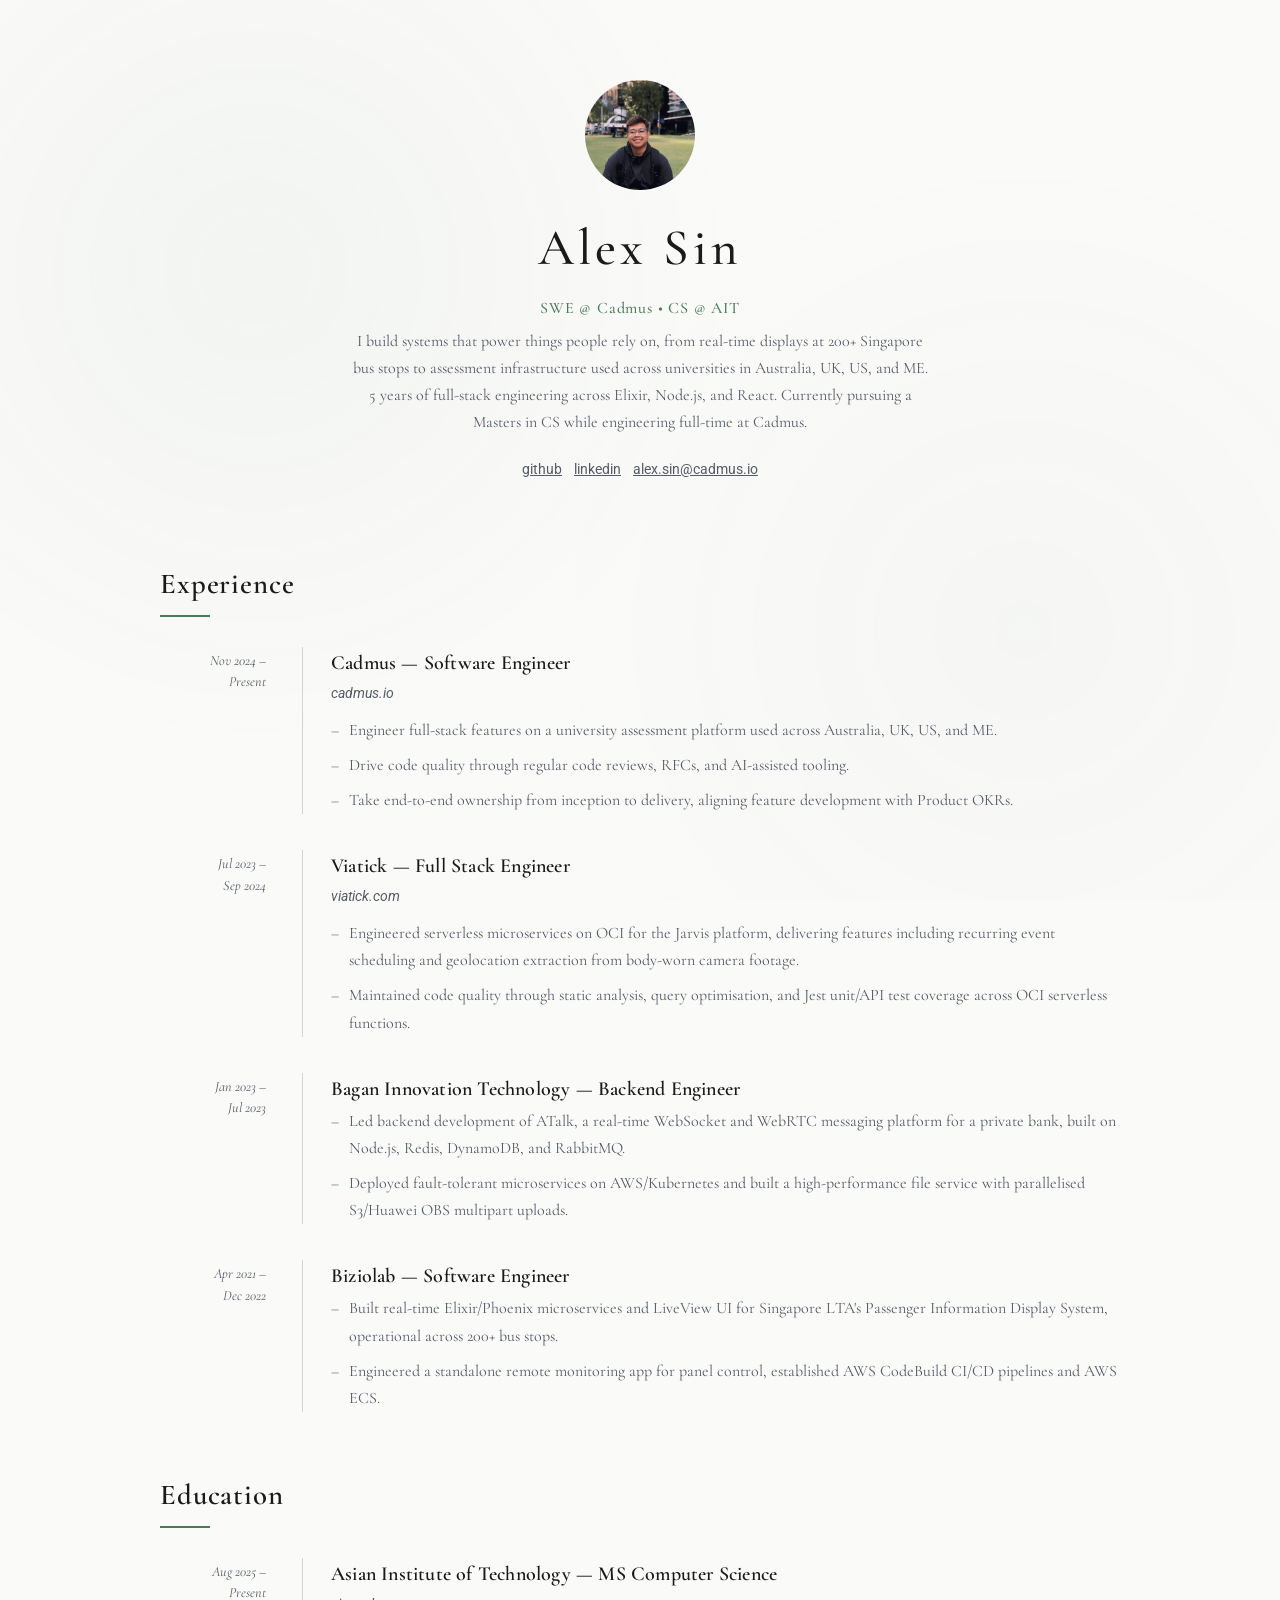
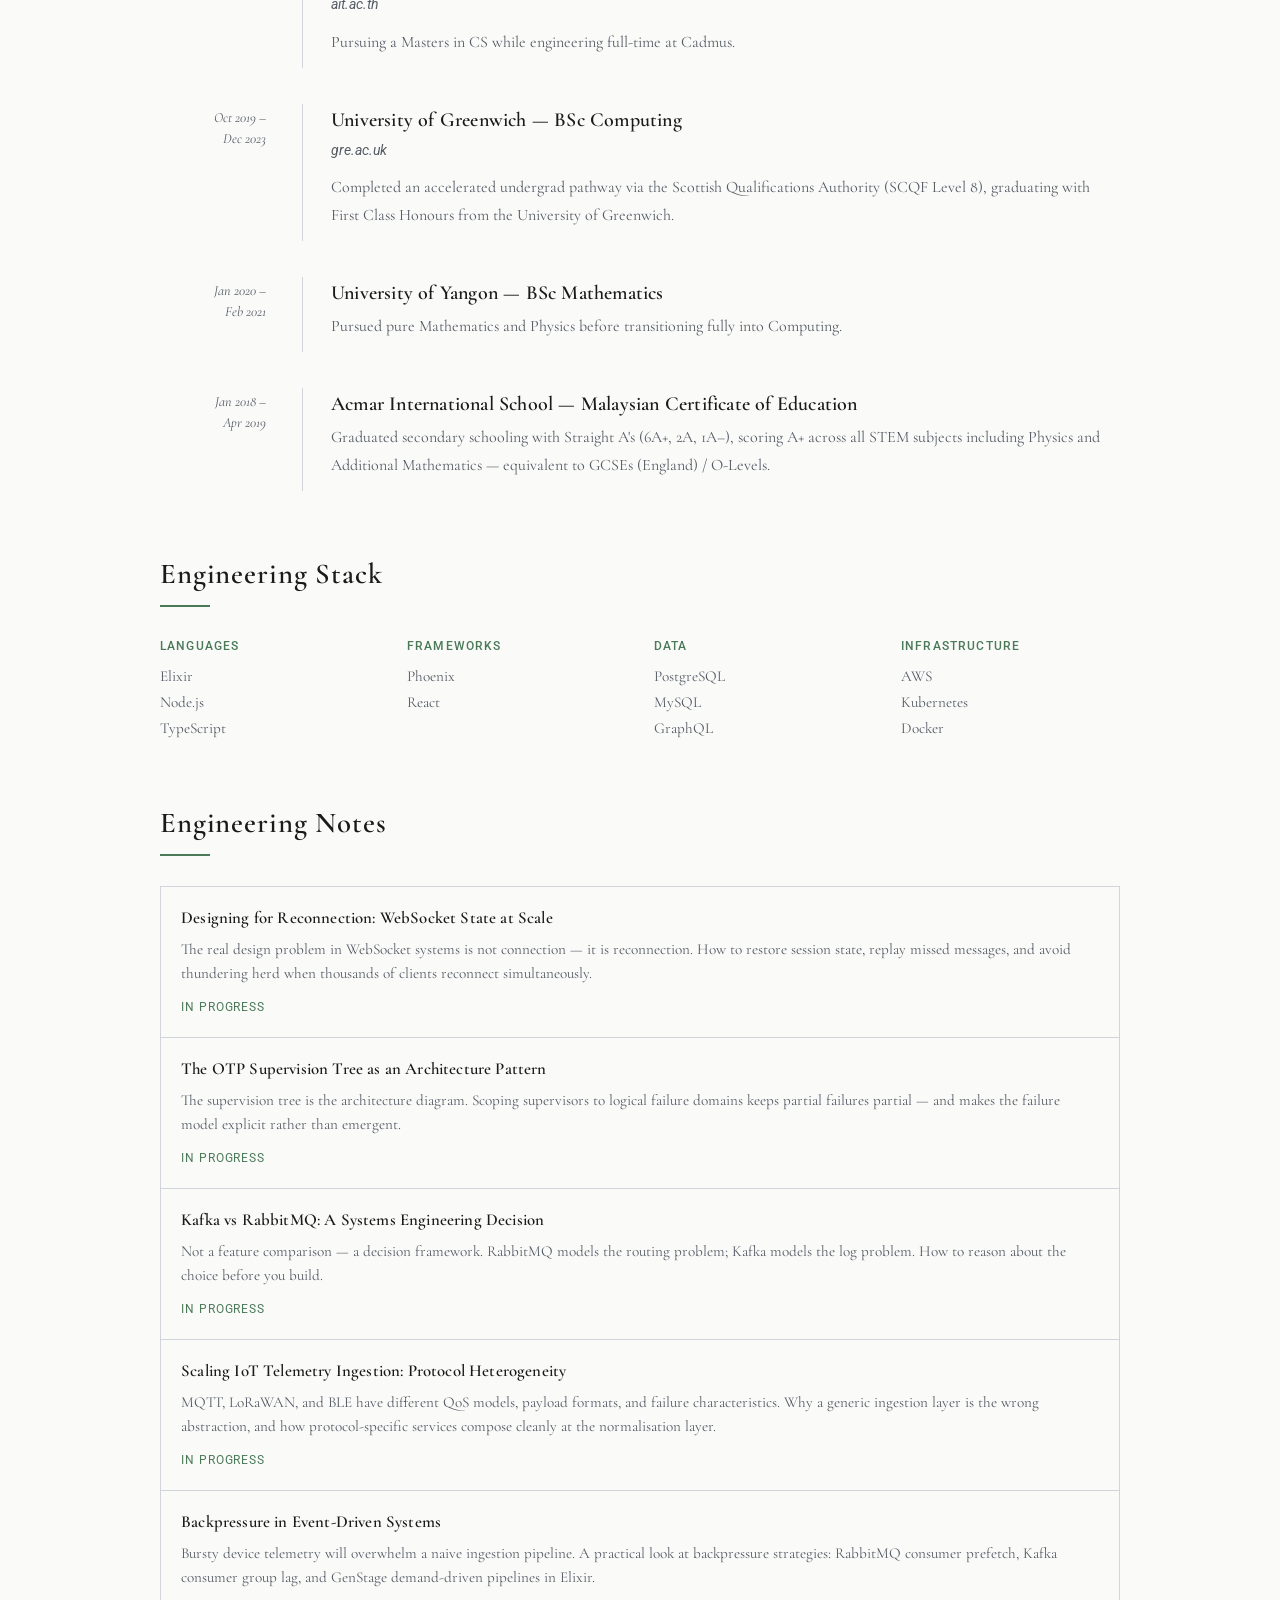
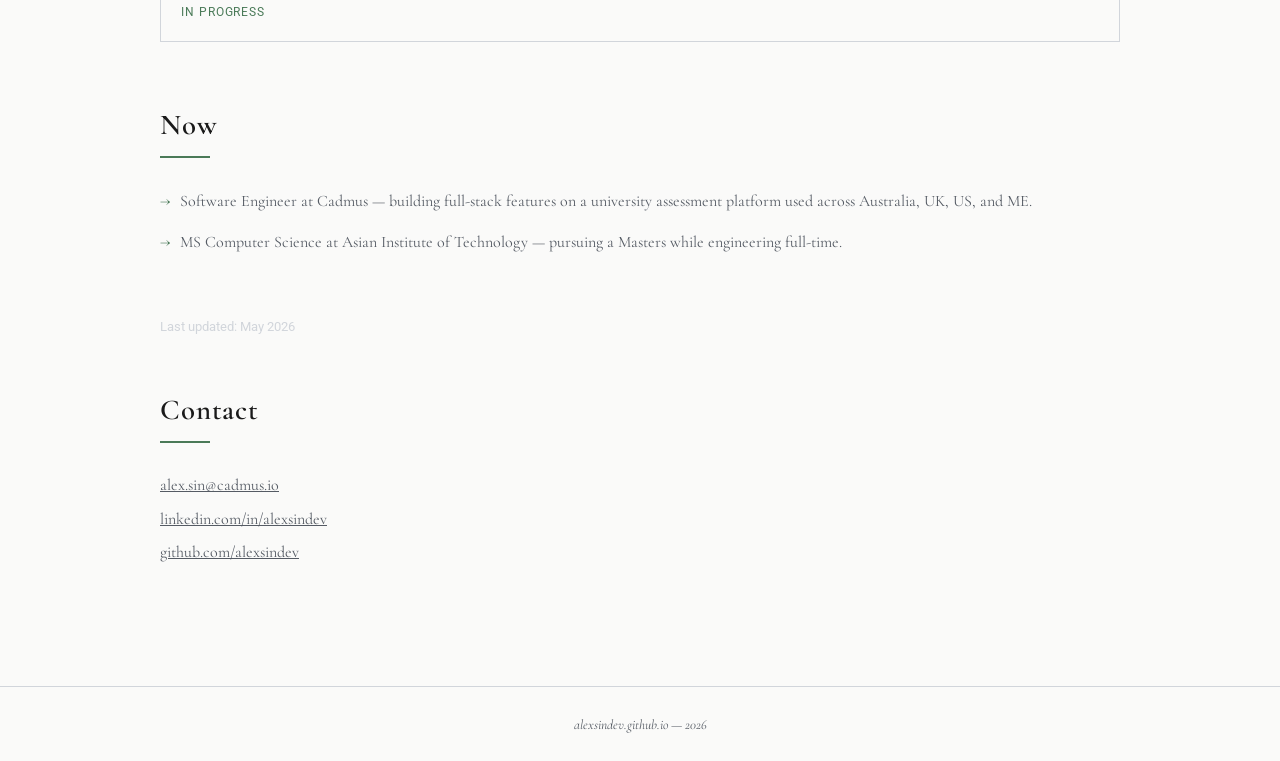
==== commit 0128e03e: "update: improve the content" ====
--- a/index.html
+++ b/index.html
@@ -4,13 +4,13 @@
 <head>
   <meta charset="UTF-8">
   <meta name="viewport" content="width=device-width, initial-scale=1.0">
-  <title>Alex Sin | Systems Software Engineer</title>
+  <title>Alex Sin | SWE @ Cadmus · CS @ AIT</title>
 
   <!-- SEO Meta Tags -->
   <meta name="description"
-    content="Alex Sin - Systems Software Engineer with 5+ years in distributed systems, real-time infrastructure, IoT telemetry pipelines, and cloud-native microservices across Singapore, Southeast Asia, and Australia.">
+    content="Alex Sin — Software Engineer at Cadmus and MS CS student at AIT. 5 years of full-stack engineering across Elixir, Node.js, and React, from real-time bus stop displays in Singapore to university assessment infrastructure across Australia, UK, US, and ME.">
   <meta name="keywords"
-    content="Alex Sin, Systems Engineer, Distributed Systems, Elixir, Phoenix, Real-Time Systems, IoT, RabbitMQ, WebSockets, Kafka, Node.js, Kubernetes">
+    content="Alex Sin, Software Engineer, Elixir, Phoenix, Node.js, TypeScript, React, GraphQL, PostgreSQL, MySQL, Docker, Kubernetes, AWS, Cadmus, full-stack">
   <meta name="author" content="Alex Sin">
   <meta name="robots" content="index, follow">
   <link rel="canonical" href="https://alexsindev.github.io/">
@@ -18,17 +18,17 @@
   <!-- Open Graph -->
   <meta property="og:type" content="website">
   <meta property="og:url" content="https://alexsindev.github.io/">
-  <meta property="og:title" content="Alex Sin | Systems Software Engineer">
+  <meta property="og:title" content="Alex Sin | SWE @ Cadmus · CS @ AIT">
   <meta property="og:description"
-    content="Systems Software Engineer specialising in distributed systems, real-time infrastructure, and IoT telemetry pipelines.">
+    content="Software Engineer at Cadmus and MS CS student at AIT. 5 years of full-stack engineering across Elixir, Node.js, and React.">
   <meta property="og:image" content="https://alexsindev.github.io/profile_pic.jpeg">
 
   <!-- Twitter -->
   <meta name="twitter:card" content="summary_large_image">
   <meta name="twitter:url" content="https://alexsindev.github.io/">
-  <meta name="twitter:title" content="Alex Sin | Systems Software Engineer">
+  <meta name="twitter:title" content="Alex Sin | SWE @ Cadmus · CS @ AIT">
   <meta name="twitter:description"
-    content="Systems Software Engineer specialising in distributed systems, real-time infrastructure, and IoT telemetry pipelines.">
+    content="Software Engineer at Cadmus and MS CS student at AIT. 5 years of full-stack engineering across Elixir, Node.js, and React.">
   <meta name="twitter:image" content="https://alexsindev.github.io/profile_pic.jpeg">
 
   <meta name="theme-color" content="#0f1419">
@@ -39,10 +39,10 @@
     "@context": "https://schema.org",
     "@type": "Person",
     "name": "Alex Sin",
-    "description": "Systems Software Engineer specialising in distributed systems, real-time infrastructure, and IoT telemetry pipelines.",
+    "description": "Software Engineer at Cadmus and MS CS student at AIT. 5 years of full-stack engineering across Elixir, Node.js, and React.",
     "url": "https://alexsindev.github.io",
     "image": "https://alexsindev.github.io/profile_pic.jpeg",
-    "jobTitle": "Systems Software Engineer",
+    "jobTitle": "Software Engineer",
     "alumniOf": [
       { "@type": "CollegeOrUniversity", "name": "Asian Institute of Technology" },
       { "@type": "CollegeOrUniversity", "name": "University of Greenwich" }
@@ -52,8 +52,8 @@
       "https://linkedin.com/in/alexsindev"
     ],
     "knowsAbout": [
-      "Elixir", "Distributed Systems", "Real-Time Systems", "IoT",
-      "RabbitMQ", "Kafka", "WebSockets", "Node.js", "TypeScript", "Kubernetes"
+      "Elixir", "Phoenix", "Node.js", "TypeScript", "React", "GraphQL",
+      "PostgreSQL", "MySQL", "Docker", "Kubernetes", "AWS"
     ]
   }
   </script>
@@ -308,6 +308,30 @@
       opacity: 0.55;
     }
 
+    .job-bullets {
+      list-style: none;
+      padding: 0;
+      margin: 0;
+      display: grid;
+      gap: 8px;
+    }
+
+    .job-bullets li {
+      font-family: var(--heading-font);
+      color: var(--text-secondary);
+      font-size: 1rem;
+      line-height: 1.7;
+      padding-left: 18px;
+      position: relative;
+    }
+
+    .job-bullets li::before {
+      content: '–';
+      position: absolute;
+      left: 0;
+      color: var(--accent-color);
+    }
+
     /* ─── Engineering Stack ─── */
     .stack-grid {
       display: grid;
@@ -572,13 +596,12 @@
     <section class="hero" aria-label="Introduction">
       <img src="profile_pic.jpeg" alt="Alex Sin" class="profile-image" loading="eager" decoding="async">
       <h1>Alex Sin</h1>
-      <p class="hero-role">Systems Software Engineer</p>
-      <p class="hero-stack">Elixir · Node.js · Distributed Systems · Real-Time Infrastructure</p>
+      <p class="hero-role">SWE @ Cadmus &bull; CS @ AIT</p>
       <p class="intro">
-        Five years designing and operating distributed systems in production —
-        real-time transport infrastructure, IoT telemetry pipelines,
-        event-driven messaging, and cloud-native microservices across
-        Singapore, Southeast Asia, and Australia.
+        I build systems that power things people rely on, from real-time displays at 200+ Singapore bus stops
+        to assessment infrastructure used across universities in Australia, UK, US, and ME.
+        5 years of full-stack engineering across Elixir, Node.js, and React.
+        Currently pursuing a Masters in CS while engineering full-time at Cadmus.
       </p>
       <nav class="contact-info" aria-label="Contact links">
         <a href="https://github.com/alexsindev" target="_blank" rel="noopener noreferrer"
@@ -595,127 +618,107 @@
     <div class="experience-grid">
 
       <article class="experience-card">
-        <time class="job-period" datetime="2024">2024 – Present</time>
+        <time class="job-period" datetime="2024-11">Nov 2024 –<br>Present</time>
         <div class="job-content">
-          <h3 class="job-title">Cadmus</h3>
+          <h3 class="job-title">Cadmus — Software Engineer</h3>
           <a href="https://cadmus.io/" target="_blank" rel="noopener noreferrer" class="company-link">
-            cadmus.io — Melbourne, Australia
+            cadmus.io
+          </a>
+          <ul class="job-bullets">
+            <li>Engineer full-stack features on a university assessment platform used across Australia, UK, US, and ME.</li>
+            <li>Drive code quality through regular code reviews, RFCs, and AI-assisted tooling.</li>
+            <li>Take end-to-end ownership from inception to delivery, aligning feature development with Product OKRs.</li>
+          </ul>
+        </div>
+      </article>
+
+      <article class="experience-card">
+        <time class="job-period" datetime="2023-07">Jul 2023 –<br>Sep 2024</time>
+        <div class="job-content">
+          <h3 class="job-title">Viatick — Full Stack Engineer</h3>
+          <a href="https://viatick.com/" target="_blank" rel="noopener noreferrer" class="company-link">
+            viatick.com
+          </a>
+          <ul class="job-bullets">
+            <li>Engineered serverless microservices on OCI for the Jarvis platform, delivering features including recurring event scheduling and geolocation extraction from body-worn camera footage.</li>
+            <li>Maintained code quality through static analysis, query optimisation, and Jest unit/API test coverage across OCI serverless functions.</li>
+          </ul>
+        </div>
+      </article>
+
+      <article class="experience-card">
+        <time class="job-period" datetime="2023-01">Jan 2023 –<br>Jul 2023</time>
+        <div class="job-content">
+          <h3 class="job-title">Bagan Innovation Technology — Backend Engineer</h3>
+          <ul class="job-bullets">
+            <li>Led backend development of ATalk, a real-time WebSocket and WebRTC messaging platform for a private bank, built on Node.js, Redis, DynamoDB, and RabbitMQ.</li>
+            <li>Deployed fault-tolerant microservices on AWS/Kubernetes and built a high-performance file service with parallelised S3/Huawei OBS multipart uploads.</li>
+          </ul>
+        </div>
+      </article>
+
+      <article class="experience-card">
+        <time class="job-period" datetime="2021-04">Apr 2021 –<br>Dec 2022</time>
+        <div class="job-content">
+          <h3 class="job-title">Biziolab — Software Engineer</h3>
+          <ul class="job-bullets">
+            <li>Built real-time Elixir/Phoenix microservices and LiveView UI for Singapore LTA's Passenger Information Display System, operational across 200+ bus stops.</li>
+            <li>Engineered a standalone remote monitoring app for panel control, established AWS CodeBuild CI/CD pipelines and AWS ECS.</li>
+          </ul>
+        </div>
+      </article>
+
+    </div>
+
+    <!-- ─── Education ─── -->
+    <h2 class="section-header">Education</h2>
+
+    <div class="experience-grid">
+
+      <article class="experience-card">
+        <time class="job-period" datetime="2025-08">Aug 2025 –<br>Present</time>
+        <div class="job-content">
+          <h3 class="job-title">Asian Institute of Technology — MS Computer Science</h3>
+          <a href="https://ait.ac.th/" target="_blank" rel="noopener noreferrer" class="company-link">
+            ait.ac.th
           </a>
           <p class="job-description">
-            Building assessment infrastructure for Australia's leading academic integrity platform,
-            serving 60+ universities and processing 200,000+ student submissions per semester.
-            Working across Elixir/Phoenix, Absinthe GraphQL, and React.
+            Pursuing a Masters in CS while engineering full-time at Cadmus.
           </p>
-          <p class="tech-inline">Elixir · Phoenix · Absinthe · GraphQL · React · Apollo · PostgreSQL · AWS</p>
         </div>
       </article>
 
       <article class="experience-card">
-        <time class="job-period" datetime="2023">2023 – 2024</time>
+        <time class="job-period" datetime="2019-10">Oct 2019 –<br>Dec 2023</time>
         <div class="job-content">
-          <h3 class="job-title">Jarvis IoT Platform — Viatick</h3>
-          <a href="https://viatick.com/" target="_blank" rel="noopener noreferrer" class="company-link">
-            viatick.com — Singapore
+          <h3 class="job-title">University of Greenwich — BSc Computing</h3>
+          <a href="https://www.gre.ac.uk/" target="_blank" rel="noopener noreferrer" class="company-link">
+            gre.ac.uk
           </a>
           <p class="job-description">
-            Designed and deployed a telemetry ingestion platform for 10,000+ IoT field devices
-            across Southeast Asia. Built protocol-specific microservices handling MQTT, LoRaWAN,
-            and BLE data streams, with a geolocation enrichment pipeline feeding operational
-            dashboards. Stateless ingest services ran on OCI serverless compute, scaling horizontally
-            to absorb bursty device telemetry. Kubernetes managed stateful workloads.
+            Completed an accelerated undergrad pathway via the Scottish Qualifications Authority (SCQF Level 8),
+            graduating with First Class Honours from the University of Greenwich.
           </p>
-          <p class="tech-inline">Node.js · TypeScript · MQTT · LoRaWAN · BLE · Oracle Cloud · Kubernetes · Docker ·
-            MySQL · React</p>
         </div>
       </article>
 
       <article class="experience-card">
-        <time class="job-period" datetime="2023">2023</time>
+        <time class="job-period" datetime="2020-01">Jan 2020 –<br>Feb 2021</time>
         <div class="job-content">
-          <h3 class="job-title">ATalk — ABank Myanmar</h3>
-          <a href="https://www.abank.com.mm" target="_blank" rel="noopener noreferrer" class="company-link">
-            abank.com.mm — Yangon
-          </a>
+          <h3 class="job-title">University of Yangon — BSc Mathematics</h3>
           <p class="job-description">
-            Architected a real-time messaging backend for a leading private bank, supporting
-            5,000+ concurrent WebSocket connections. RabbitMQ provided durable message queuing
-            decoupled from the connection layer — messages survived restarts and client reconnects
-            by design. Redis managed session state across horizontally scaled Socket.io instances.
-            WebRTC signaling and Jitsi handled integrated video and audio calling on a separate path
-            from the core messaging service.
+            Pursued pure Mathematics and Physics before transitioning fully into Computing.
           </p>
-          <p class="tech-inline">Node.js · Socket.io · RabbitMQ · Redis · WebRTC · Docker · AWS EC2 · Jitsi</p>
         </div>
       </article>
 
       <article class="experience-card">
-        <time class="job-period" datetime="2021">2021 – 2022</time>
+        <time class="job-period" datetime="2018-01">Jan 2018 –<br>Apr 2019</time>
         <div class="job-content">
-          <h3 class="job-title">Passenger Information Display System — LTA</h3>
-          <a href="https://www.lta.gov.sg/content/ltagov/en/newsroom/2021/9/news-releases/New_PIDS_at_more_than_300_bus_stops.html"
-            target="_blank" rel="noopener noreferrer" class="company-link">
-            Land Transport Authority — Singapore
-          </a>
+          <h3 class="job-title">Acmar International School — Malaysian Certificate of Education</h3>
           <p class="job-description">
-            Built the real-time data pipeline powering passenger information displays across 200+
-            bus stops for Singapore's Land Transport Authority, serving millions of daily commuters.
-            Arrival predictions were ingested via AWS Lambda, processed through an Elixir/Phoenix
-            backend, and distributed via Redis pub/sub to Phoenix LiveView display clients.
-            OTP supervisors scoped per bus stop cluster ensured partial failures stayed partial —
-            a bad data event at one stop could not cascade across the network.
-          </p>
-          <p class="tech-inline">Elixir · Phoenix · LiveView · Redis · AWS Lambda · PostgreSQL · React · Python</p>
-        </div>
-      </article>
-
-    </div>
-
-    <!-- ─── Education ─── -->
-    <h2 class="section-header">Education</h2>
-
-    <div class="experience-grid">
-
-      <article class="experience-card">
-        <time class="job-period" datetime="2025">2025 – Present</time>
-        <div class="job-content">
-          <h3 class="job-title">Master of Science in Computer Science</h3>
-          <a href="https://ait.ac.th/" target="_blank" rel="noopener noreferrer" class="company-link">
-            Asian Institute of Technology — Thailand
-          </a>
-          <p class="job-description">
-            CGPA 3.55 / 4.0. Coursework spanning algorithm design and analysis, theory of
-            computation, programming languages and compilers, data engineering and MLOps,
-            machine learning, computer networks, and data modelling.
-          </p>
-        </div>
-      </article>
-
-      <article class="experience-card">
-        <time class="job-period" datetime="2022">2022 – 2023</time>
-        <div class="job-content">
-          <h3 class="job-title">Bachelor of Science (Hons) in Computing</h3>
-          <a href="https://www.gre.ac.uk/" target="_blank" rel="noopener noreferrer" class="company-link">
-            University of Greenwich — United Kingdom
-          </a>
-          <p class="job-description">
-            First Class Honours. Coursework in enterprise web software development,
-            mobile design and development, human–computer interaction, and requirements
-            management.
-          </p>
-        </div>
-      </article>
-
-      <article class="experience-card">
-        <time class="job-period" datetime="2020">2020 – 2022</time>
-        <div class="job-content">
-          <h3 class="job-title">Advanced Diploma in Computing</h3>
-          <a href="https://www.sqa.org.uk/" target="_blank" rel="noopener noreferrer" class="company-link">
-            Scottish Qualifications Authority — United Kingdom
-          </a>
-          <p class="job-description">
-            SCQF Level 8. Coursework in computer systems, routing and switching technology,
-            server administration, digital forensics, mathematics for computing, and
-            convergence technologies.
+            Graduated secondary schooling with Straight A's (6A+, 2A, 1A–), scoring A+ across all STEM subjects
+            including Physics and Additional Mathematics — equivalent to GCSEs (England) / O-Levels.
           </p>
         </div>
       </article>
@@ -727,51 +730,18 @@
 
     <div class="stack-grid">
       <div class="stack-layer">
-        <p class="stack-label">Runtime</p>
+        <p class="stack-label">Languages</p>
         <div class="stack-tags">
-          <span class="stack-tag">Elixir / OTP</span>
+          <span class="stack-tag">Elixir</span>
           <span class="stack-tag">Node.js</span>
           <span class="stack-tag">TypeScript</span>
-          <span class="stack-tag">Python</span>
         </div>
       </div>
       <div class="stack-layer">
         <p class="stack-label">Frameworks</p>
         <div class="stack-tags">
           <span class="stack-tag">Phoenix</span>
-          <span class="stack-tag">LiveView</span>
-          <span class="stack-tag">Absinthe</span>
           <span class="stack-tag">React</span>
-          <span class="stack-tag">Next.js</span>
-        </div>
-      </div>
-      <div class="stack-layer">
-        <p class="stack-label">Messaging</p>
-        <div class="stack-tags">
-          <span class="stack-tag">RabbitMQ</span>
-          <span class="stack-tag">Kafka</span>
-          <span class="stack-tag">Redis pub/sub</span>
-          <span class="stack-tag">MQTT</span>
-          <span class="stack-tag">WebSockets</span>
-        </div>
-      </div>
-      <div class="stack-layer">
-        <p class="stack-label">Infrastructure</p>
-        <div class="stack-tags">
-          <span class="stack-tag">AWS</span>
-          <span class="stack-tag">Oracle Cloud</span>
-          <span class="stack-tag">Huawei Cloud</span>
-          <span class="stack-tag">Kubernetes</span>
-          <span class="stack-tag">Docker</span>
-        </div>
-      </div>
-      <div class="stack-layer">
-        <p class="stack-label">IoT Protocols</p>
-        <div class="stack-tags">
-          <span class="stack-tag">LoRaWAN</span>
-          <span class="stack-tag">BLE</span>
-          <span class="stack-tag">MQTT</span>
-          <span class="stack-tag">UART</span>
         </div>
       </div>
       <div class="stack-layer">
@@ -779,8 +749,15 @@
         <div class="stack-tags">
           <span class="stack-tag">PostgreSQL</span>
           <span class="stack-tag">MySQL</span>
-          <span class="stack-tag">Redis</span>
           <span class="stack-tag">GraphQL</span>
+        </div>
+      </div>
+      <div class="stack-layer">
+        <p class="stack-label">Infrastructure</p>
+        <div class="stack-tags">
+          <span class="stack-tag">AWS</span>
+          <span class="stack-tag">Kubernetes</span>
+          <span class="stack-tag">Docker</span>
         </div>
       </div>
     </div>
@@ -847,15 +824,14 @@
 
     <ul class="now-list">
       <li>
-        Software Engineer at Cadmus (Melbourne) — building Elixir/Phoenix assessment
-        infrastructure serving 60+ universities across Australia and internationally.
+        Software Engineer at Cadmus — building full-stack features on a university assessment platform
+        used across Australia, UK, US, and ME.
       </li>
       <li>
-        M.Sc Computer Science at Asian Institute of Technology — coursework in algorithm
-        design, data engineering, compilers, MLOps, and computer networks. CGPA: 3.55/4.0.
+        MS Computer Science at Asian Institute of Technology — pursuing a Masters while engineering full-time.
       </li>
     </ul>
-    <p class="now-updated">Last updated: March 2026</p>
+    <p class="now-updated">Last updated: May 2026</p>
 
 
     <!-- ─── Contact ─── -->
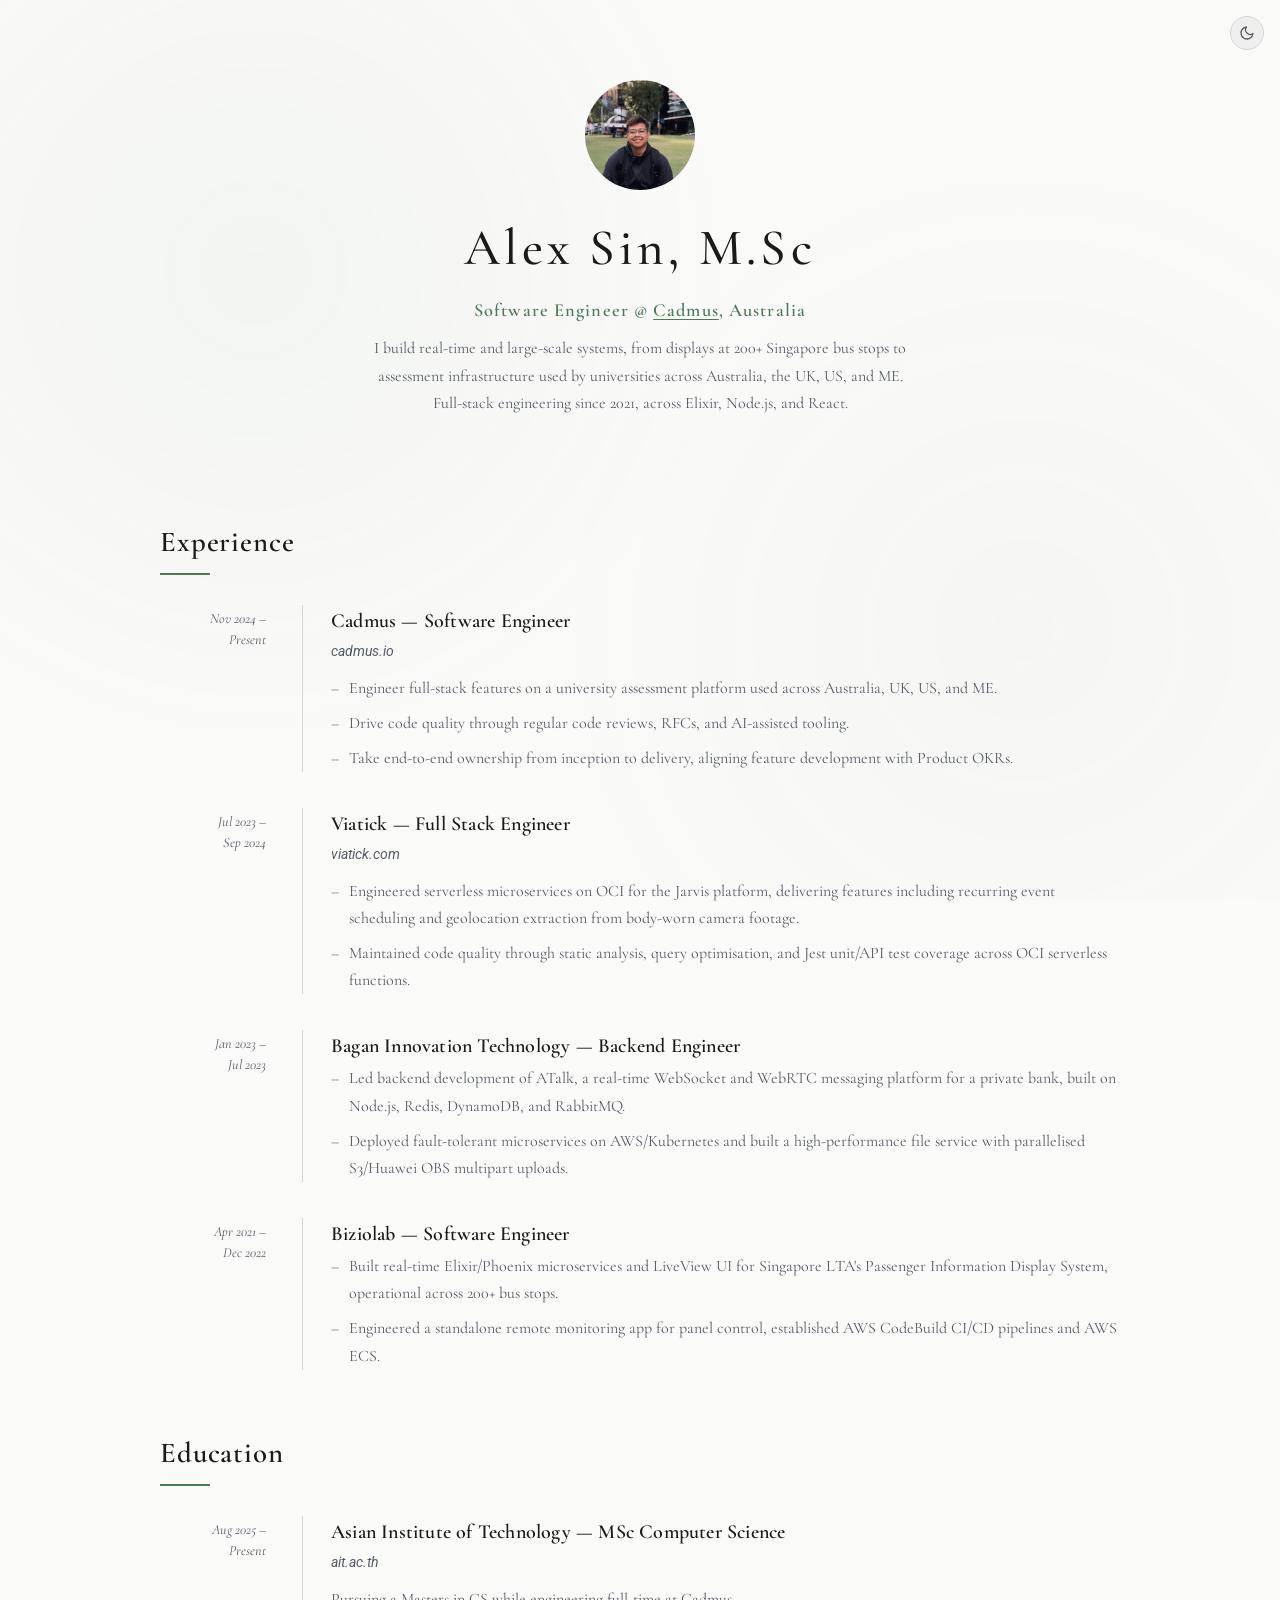
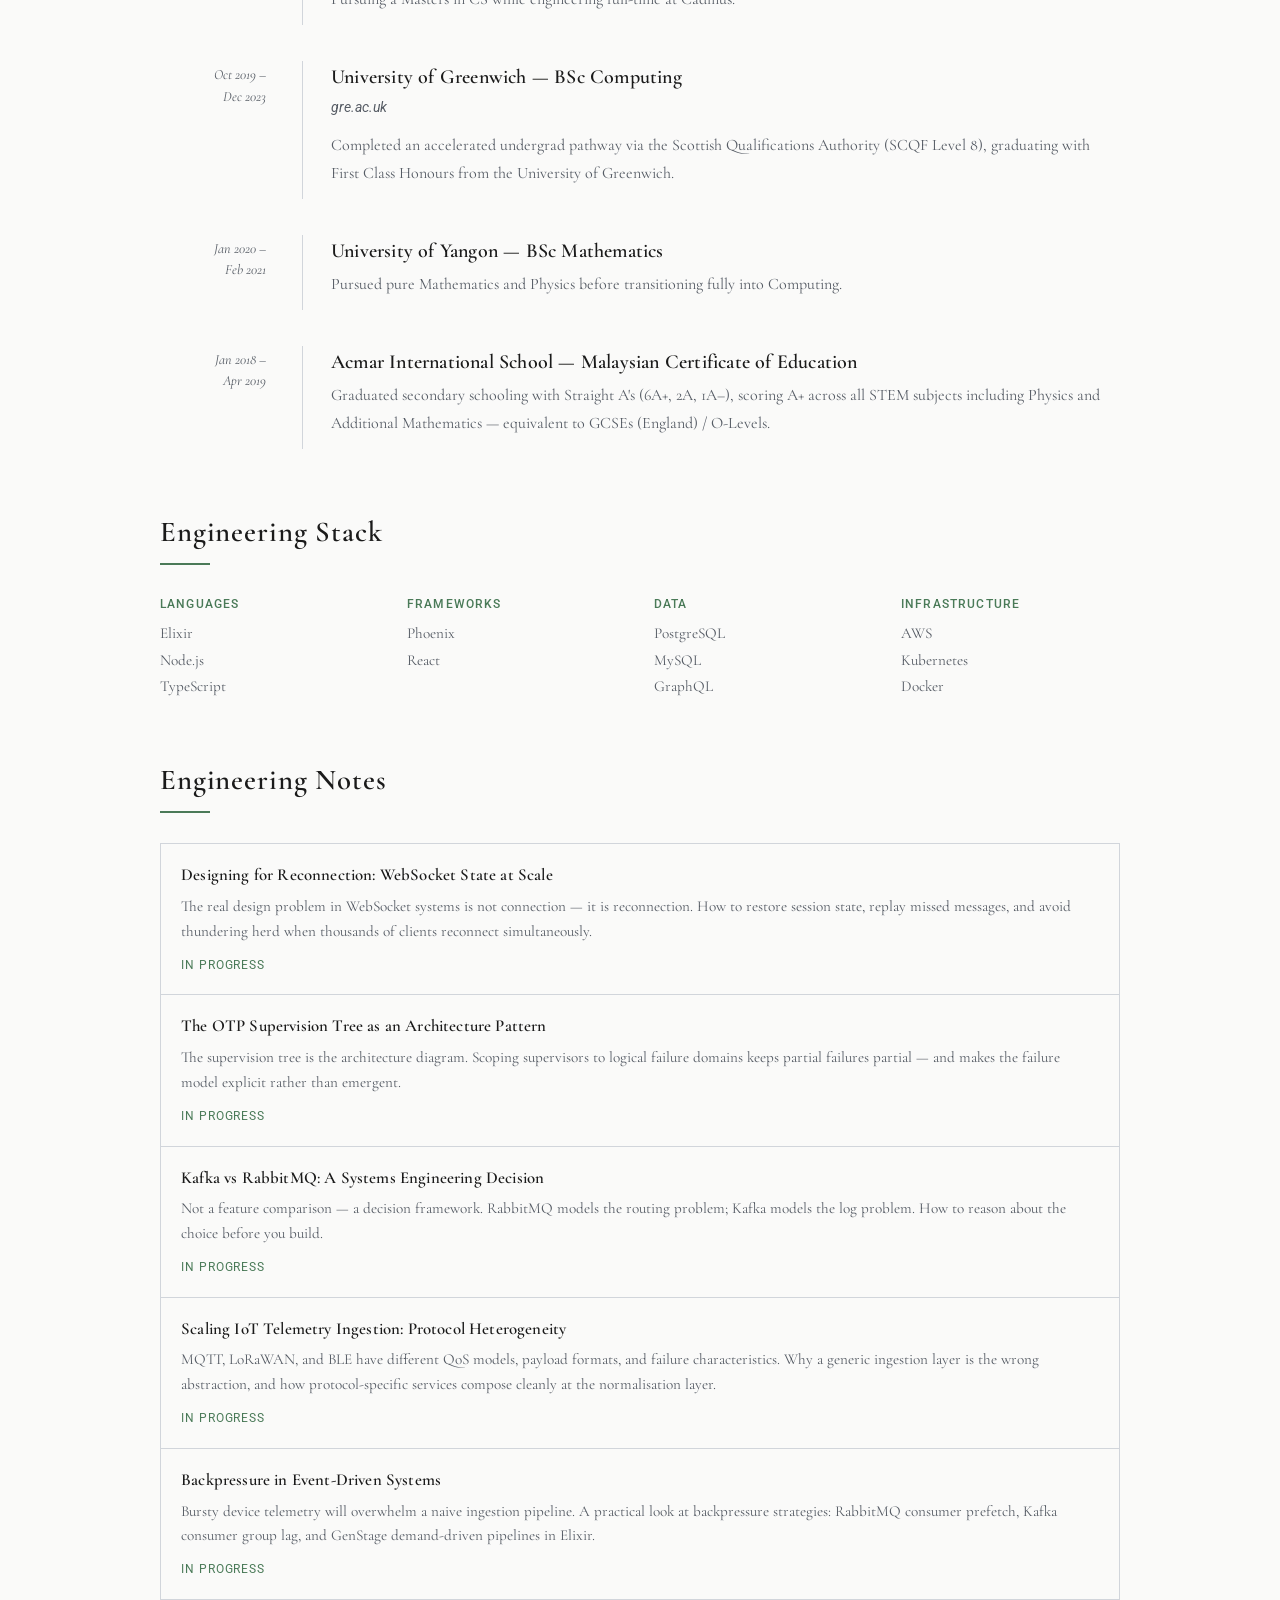
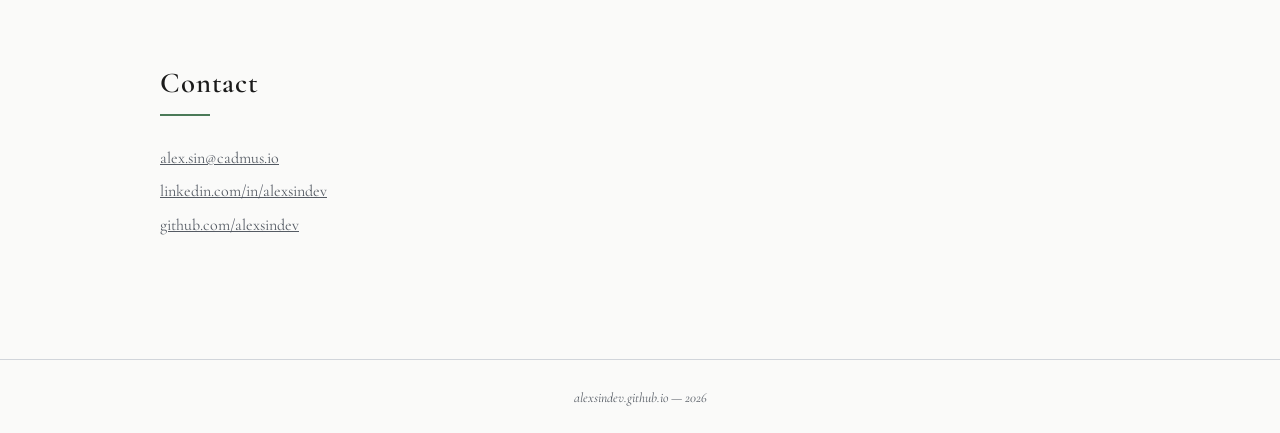
==== commit 77d39a0c: "chore: updates 6jul26" ====
--- a/index.html
+++ b/index.html
@@ -4,11 +4,11 @@
 <head>
   <meta charset="UTF-8">
   <meta name="viewport" content="width=device-width, initial-scale=1.0">
-  <title>Alex Sin | SWE @ Cadmus · CS @ AIT</title>
+  <title>Alex Sin | SWE @ Cadmus</title>
 
   <!-- SEO Meta Tags -->
   <meta name="description"
-    content="Alex Sin — Software Engineer at Cadmus and MS CS student at AIT. 5 years of full-stack engineering across Elixir, Node.js, and React, from real-time bus stop displays in Singapore to university assessment infrastructure across Australia, UK, US, and ME.">
+    content="Alex Sin — Software Engineer at Cadmus. 5 years of full-stack engineering across Elixir, Node.js, and React, from real-time bus stop displays in Singapore to university assessment infrastructure across Australia, UK, US, and ME.">
   <meta name="keywords"
     content="Alex Sin, Software Engineer, Elixir, Phoenix, Node.js, TypeScript, React, GraphQL, PostgreSQL, MySQL, Docker, Kubernetes, AWS, Cadmus, full-stack">
   <meta name="author" content="Alex Sin">
@@ -18,20 +18,21 @@
   <!-- Open Graph -->
   <meta property="og:type" content="website">
   <meta property="og:url" content="https://alexsindev.github.io/">
-  <meta property="og:title" content="Alex Sin | SWE @ Cadmus · CS @ AIT">
+  <meta property="og:title" content="Alex Sin | SWE @ Cadmus">
   <meta property="og:description"
-    content="Software Engineer at Cadmus and MS CS student at AIT. 5 years of full-stack engineering across Elixir, Node.js, and React.">
+    content="Software Engineer at Cadmus. 5 years of full-stack engineering across Elixir, Node.js, and React.">
   <meta property="og:image" content="https://alexsindev.github.io/profile_pic.jpeg">
 
   <!-- Twitter -->
   <meta name="twitter:card" content="summary_large_image">
   <meta name="twitter:url" content="https://alexsindev.github.io/">
-  <meta name="twitter:title" content="Alex Sin | SWE @ Cadmus · CS @ AIT">
+  <meta name="twitter:title" content="Alex Sin | SWE @ Cadmus">
   <meta name="twitter:description"
-    content="Software Engineer at Cadmus and MS CS student at AIT. 5 years of full-stack engineering across Elixir, Node.js, and React.">
+    content="Software Engineer at Cadmus. 5 years of full-stack engineering across Elixir, Node.js, and React.">
   <meta name="twitter:image" content="https://alexsindev.github.io/profile_pic.jpeg">
 
-  <meta name="theme-color" content="#0f1419">
+  <meta name="theme-color" content="#fafaf9" media="(prefers-color-scheme: light)">
+  <meta name="theme-color" content="#0f1419" media="(prefers-color-scheme: dark)">
 
   <!-- Structured Data -->
   <script type="application/ld+json">
@@ -39,7 +40,7 @@
     "@context": "https://schema.org",
     "@type": "Person",
     "name": "Alex Sin",
-    "description": "Software Engineer at Cadmus and MS CS student at AIT. 5 years of full-stack engineering across Elixir, Node.js, and React.",
+    "description": "Software Engineer at Cadmus. 5 years of full-stack engineering across Elixir, Node.js, and React.",
     "url": "https://alexsindev.github.io",
     "image": "https://alexsindev.github.io/profile_pic.jpeg",
     "jobTitle": "Software Engineer",
@@ -60,7 +61,7 @@
 
   <!-- Favicon -->
   <link rel="icon"
-    href="data:image/svg+xml,<svg xmlns=%22http://www.w3.org/2000/svg%22 viewBox=%220 0 100 100%22><text y=%22.9em%22 font-size=%2290%22>λ</text></svg>">
+    href="data:image/svg+xml,<svg xmlns=%22http://www.w3.org/2000/svg%22 viewBox=%220 0 100 100%22><text x=%2250%22 y=%2254%22 font-size=%2295%22 text-anchor=%22middle%22 dominant-baseline=%22central%22>λ</text></svg>">
 
   <link rel="preconnect" href="https://fonts.googleapis.com">
   <link rel="preconnect" href="https://fonts.gstatic.com" crossorigin>
@@ -76,6 +77,49 @@
     }
 
     :root {
+      --primary-bg: #fafaf9;
+      --secondary-bg: #f0efed;
+      --accent-bg: #e8e7e5;
+      --text-primary: #1a1a1a;
+      --text-secondary: #555b64;
+      --accent-color: #4a7a58;
+      --accent-hover: #3a6a48;
+      --border-color: #d1d5db;
+      --heading-font: 'Cormorant Garamond', Georgia, 'Times New Roman', serif;
+      --gradient: linear-gradient(135deg, #f5f5f0 0%, #fafaf9 100%);
+      --card-shadow: 0 4px 20px rgba(0, 0, 0, 0.08);
+    }
+
+    @media (prefers-color-scheme: dark) {
+      :root {
+        --primary-bg: #0f1419;
+        --secondary-bg: #161d24;
+        --accent-bg: #1c252e;
+        --text-primary: #e8e6e3;
+        --text-secondary: #9ca3af;
+        --accent-color: #6b9a78;
+        --accent-hover: #8ab89a;
+        --border-color: #2d3741;
+        --gradient: linear-gradient(135deg, #1a2633 0%, #0f1419 100%);
+        --card-shadow: 0 4px 20px rgba(0, 0, 0, 0.4);
+      }
+    }
+
+    /* Explicit theme overrides (set by toggle, win over prefers-color-scheme) */
+    :root[data-theme="light"] {
+      --primary-bg: #fafaf9;
+      --secondary-bg: #f0efed;
+      --accent-bg: #e8e7e5;
+      --text-primary: #1a1a1a;
+      --text-secondary: #555b64;
+      --accent-color: #4a7a58;
+      --accent-hover: #3a6a48;
+      --border-color: #d1d5db;
+      --gradient: linear-gradient(135deg, #f5f5f0 0%, #fafaf9 100%);
+      --card-shadow: 0 4px 20px rgba(0, 0, 0, 0.08);
+    }
+
+    :root[data-theme="dark"] {
       --primary-bg: #0f1419;
       --secondary-bg: #161d24;
       --accent-bg: #1c252e;
@@ -84,24 +128,37 @@
       --accent-color: #6b9a78;
       --accent-hover: #8ab89a;
       --border-color: #2d3741;
-      --heading-font: 'Cormorant Garamond', Georgia, 'Times New Roman', serif;
       --gradient: linear-gradient(135deg, #1a2633 0%, #0f1419 100%);
       --card-shadow: 0 4px 20px rgba(0, 0, 0, 0.4);
     }
 
-    @media (prefers-color-scheme: light) {
-      :root {
-        --primary-bg: #fafaf9;
-        --secondary-bg: #f0efed;
-        --accent-bg: #e8e7e5;
-        --text-primary: #1a1a1a;
-        --text-secondary: #555b64;
-        --accent-color: #4a7a58;
-        --accent-hover: #3a6a48;
-        --border-color: #d1d5db;
-        --gradient: linear-gradient(135deg, #f5f5f0 0%, #fafaf9 100%);
-        --card-shadow: 0 4px 20px rgba(0, 0, 0, 0.08);
-      }
+    .theme-toggle {
+      position: fixed;
+      top: 16px;
+      right: 16px;
+      z-index: 100;
+      width: 34px;
+      height: 34px;
+      display: flex;
+      align-items: center;
+      justify-content: center;
+      padding: 0;
+      border: 1px solid var(--border-color);
+      border-radius: 50%;
+      background: var(--secondary-bg);
+      color: var(--text-secondary);
+      cursor: pointer;
+      transition: color 0.2s ease, border-color 0.2s ease;
+    }
+
+    .theme-toggle:hover {
+      color: var(--text-primary);
+      border-color: var(--text-secondary);
+    }
+
+    .theme-toggle svg {
+      width: 16px;
+      height: 16px;
     }
 
     body {
@@ -176,11 +233,23 @@
 
     .hero-role {
       font-family: var(--heading-font);
-      font-size: 1rem;
+      font-size: 1.15rem;
       color: var(--accent-color);
-      letter-spacing: 0.05em;
-      font-weight: 500;
-      margin-bottom: 6px;
+      letter-spacing: 0.06em;
+      font-weight: 600;
+      margin-bottom: 10px;
+    }
+
+    .hero-role a {
+      color: inherit;
+      text-decoration: underline;
+      text-underline-offset: 3px;
+      text-decoration-thickness: 1px;
+      transition: color 0.2s ease;
+    }
+
+    .hero-role a:hover {
+      color: var(--accent-hover);
     }
 
     .hero-stack {
@@ -585,31 +654,33 @@
       background: var(--accent-hover);
     }
   </style>
+  <script>
+    // Apply saved theme before paint to avoid a flash of the wrong theme
+    (function () {
+      var saved = localStorage.getItem('theme');
+      if (saved === 'light' || saved === 'dark') {
+        document.documentElement.setAttribute('data-theme', saved);
+      }
+    })();
+  </script>
 </head>
 
 <body>
   <a href="#main-content" class="skip-link">Skip to content</a>
+  <button class="theme-toggle" type="button" aria-label="Toggle color theme" title="Toggle theme"></button>
 
   <main class="container" id="main-content">
 
     <!-- ─── Hero ─── -->
     <section class="hero" aria-label="Introduction">
       <img src="profile_pic.jpeg" alt="Alex Sin" class="profile-image" loading="eager" decoding="async">
-      <h1>Alex Sin</h1>
-      <p class="hero-role">SWE @ Cadmus &bull; CS @ AIT</p>
+      <h1>Alex Sin, M.Sc</h1>
+      <p class="hero-role">Software Engineer @ <a href="https://www.cadmus.io" target="_blank" rel="noopener noreferrer">Cadmus</a>, Australia</p>
       <p class="intro">
-        I build systems that power things people rely on, from real-time displays at 200+ Singapore bus stops
-        to assessment infrastructure used across universities in Australia, UK, US, and ME.
-        5 years of full-stack engineering across Elixir, Node.js, and React.
-        Currently pursuing a Masters in CS while engineering full-time at Cadmus.
+        I build real-time and large-scale systems, from displays at 200+ Singapore bus stops
+        to assessment infrastructure used by universities across Australia, the UK, US, and ME.
+        <span style="white-space: nowrap;">Full-stack</span> engineering since 2021, across Elixir, Node.js, and React.
       </p>
-      <nav class="contact-info" aria-label="Contact links">
-        <a href="https://github.com/alexsindev" target="_blank" rel="noopener noreferrer"
-          class="contact-link">github</a>
-        <a href="https://linkedin.com/in/alexsindev" target="_blank" rel="noopener noreferrer"
-          class="contact-link">linkedin</a>
-        <a href="mailto:alex.sin@cadmus.io" class="contact-link">alex.sin@cadmus.io</a>
-      </nav>
     </section>
 
     <!-- ─── Experience ─── -->
@@ -678,7 +749,7 @@
       <article class="experience-card">
         <time class="job-period" datetime="2025-08">Aug 2025 –<br>Present</time>
         <div class="job-content">
-          <h3 class="job-title">Asian Institute of Technology — MS Computer Science</h3>
+          <h3 class="job-title">Asian Institute of Technology — MSc Computer Science</h3>
           <a href="https://ait.ac.th/" target="_blank" rel="noopener noreferrer" class="company-link">
             ait.ac.th
           </a>
@@ -819,21 +890,6 @@
 
     </div>
 
-    <!-- ─── Now ─── -->
-    <h2 class="section-header">Now</h2>
-
-    <ul class="now-list">
-      <li>
-        Software Engineer at Cadmus — building full-stack features on a university assessment platform
-        used across Australia, UK, US, and ME.
-      </li>
-      <li>
-        MS Computer Science at Asian Institute of Technology — pursuing a Masters while engineering full-time.
-      </li>
-    </ul>
-    <p class="now-updated">Last updated: May 2026</p>
-
-
     <!-- ─── Contact ─── -->
     <h2 class="section-header" style="margin-top: 50px;">Contact</h2>
 
@@ -869,6 +925,38 @@
       el.style.transition = 'opacity 0.5s ease, transform 0.5s ease';
       observer.observe(el);
     });
+
+    // Theme toggle
+    (function () {
+      const root = document.documentElement;
+      const toggle = document.querySelector('.theme-toggle');
+      const sun = '<svg viewBox="0 0 24 24" fill="none" stroke="currentColor" stroke-width="2" stroke-linecap="round" stroke-linejoin="round"><circle cx="12" cy="12" r="4"></circle><path d="M12 2v2M12 20v2M4.93 4.93l1.41 1.41M17.66 17.66l1.41 1.41M2 12h2M20 12h2M6.34 17.66l-1.41 1.41M19.07 4.93l-1.41 1.41"></path></svg>';
+      const moon = '<svg viewBox="0 0 24 24" fill="none" stroke="currentColor" stroke-width="2" stroke-linecap="round" stroke-linejoin="round"><path d="M21 12.79A9 9 0 1 1 11.21 3 7 7 0 0 0 21 12.79z"></path></svg>';
+      const prefersDark = window.matchMedia('(prefers-color-scheme: dark)');
+
+      function effectiveTheme() {
+        return root.getAttribute('data-theme') || (prefersDark.matches ? 'dark' : 'light');
+      }
+
+      function render() {
+        // Show the icon for the theme you'd switch TO
+        toggle.innerHTML = effectiveTheme() === 'dark' ? sun : moon;
+      }
+
+      toggle.addEventListener('click', () => {
+        const next = effectiveTheme() === 'dark' ? 'light' : 'dark';
+        root.setAttribute('data-theme', next);
+        localStorage.setItem('theme', next);
+        render();
+      });
+
+      // Keep icon in sync if OS theme changes and user hasn't chosen one
+      prefersDark.addEventListener('change', () => {
+        if (!root.getAttribute('data-theme')) render();
+      });
+
+      render();
+    })();
   </script>
 
 </body>
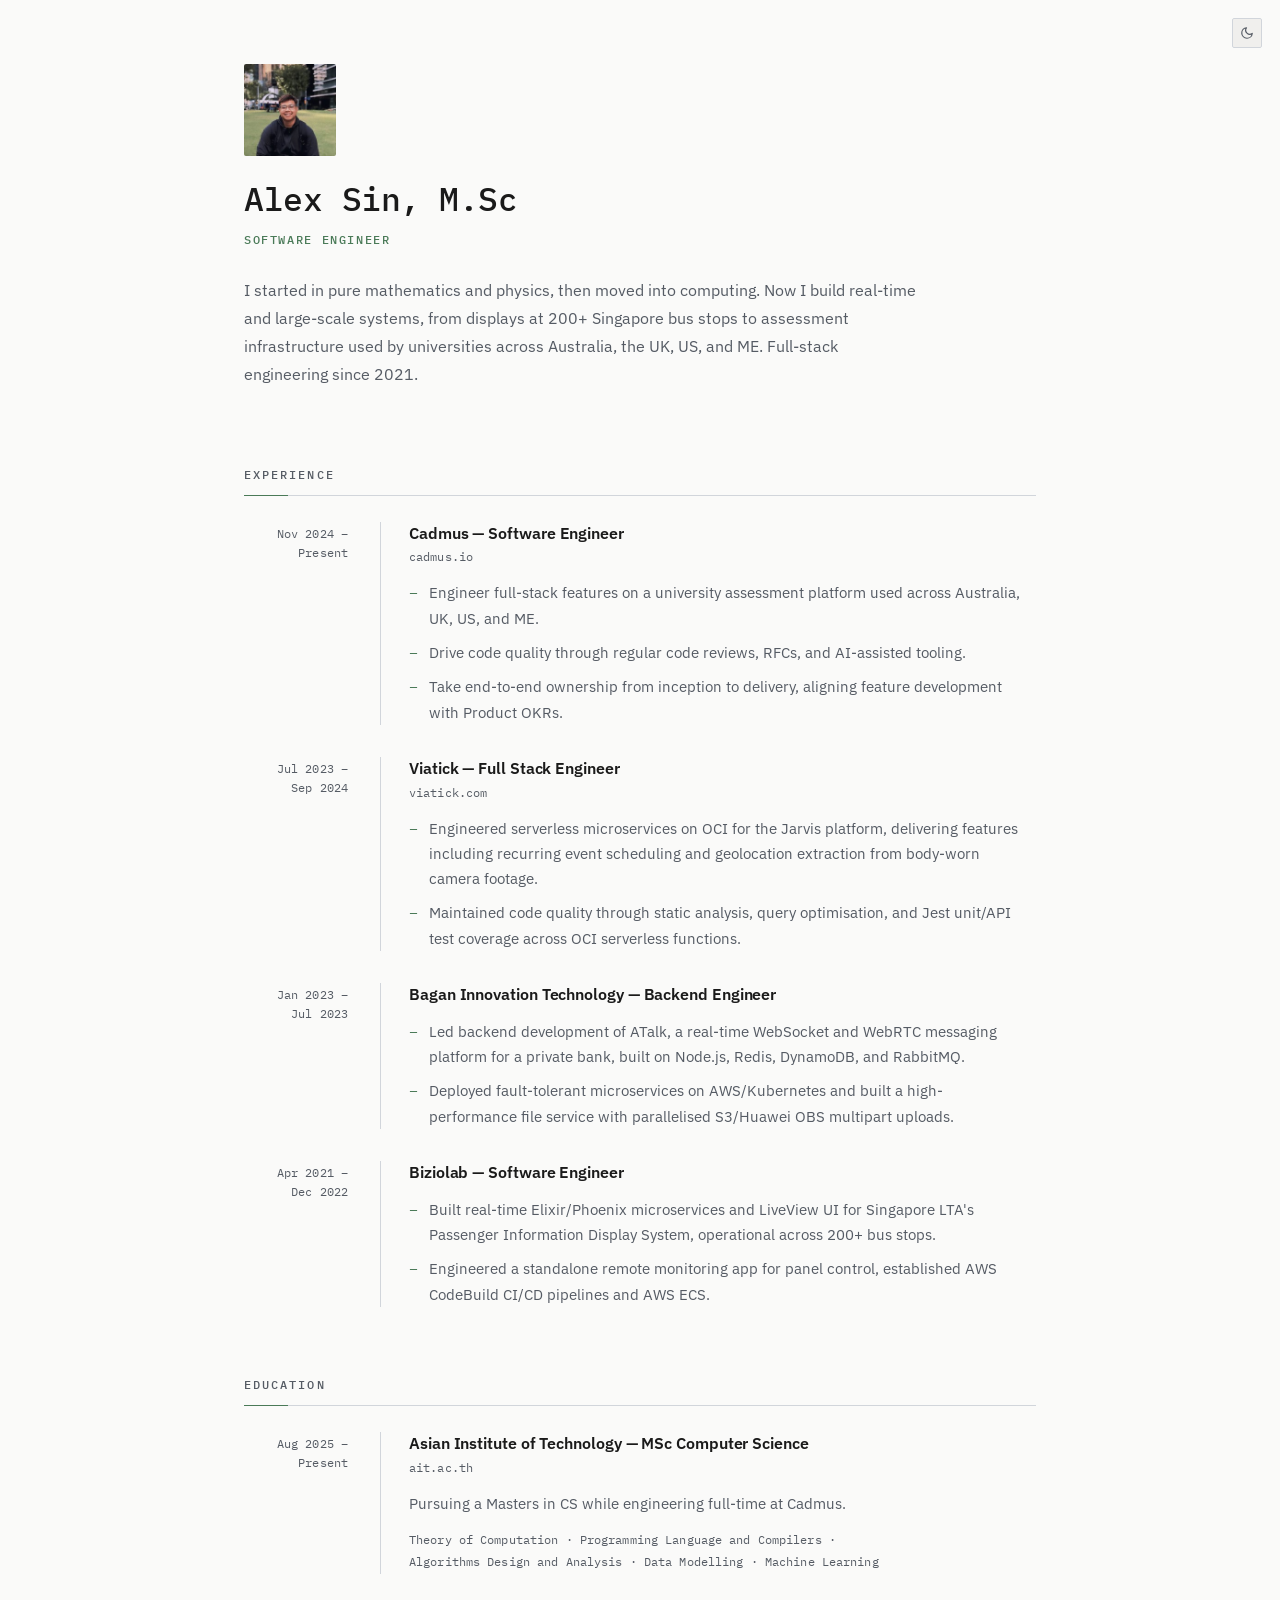
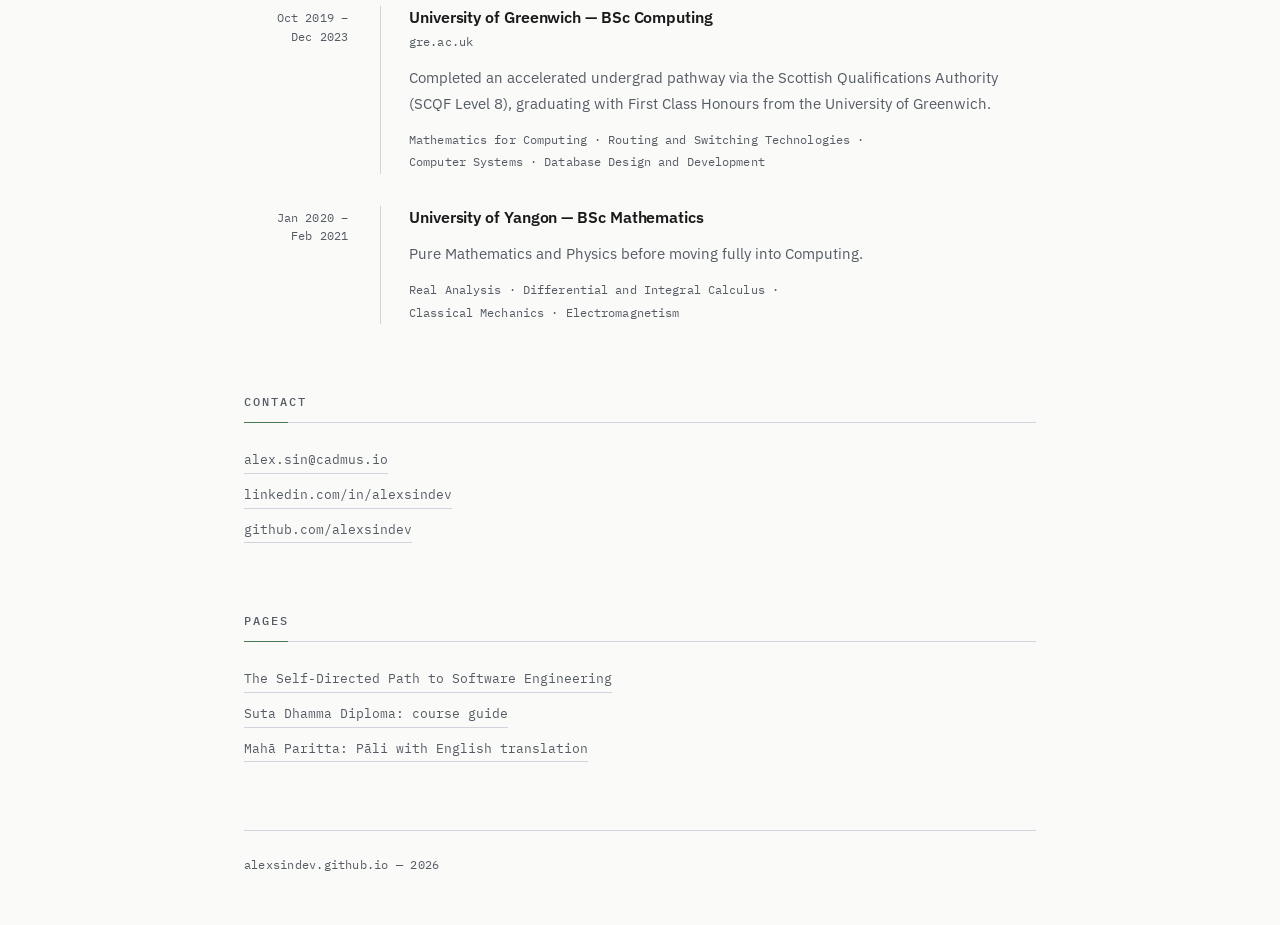
==== commit ffdba5bc: "Add self-directed path roadmap page and a Pages section linking sub-pages Co-Authored-By: Claude Opu" ====
--- a/index.html
+++ b/index.html
@@ -4,13 +4,13 @@
 <head>
   <meta charset="UTF-8">
   <meta name="viewport" content="width=device-width, initial-scale=1.0">
-  <title>Alex Sin | SWE @ Cadmus</title>
+  <title>Alex Sin | Software Engineer</title>
 
   <!-- SEO Meta Tags -->
   <meta name="description"
-    content="Alex Sin — Software Engineer at Cadmus. 5 years of full-stack engineering across Elixir, Node.js, and React, from real-time bus stop displays in Singapore to university assessment infrastructure across Australia, UK, US, and ME.">
+    content="Alex Sin — Software Engineer at Cadmus. 5 years of full-stack engineering across Elixir, Node.js, and React, from real-time bus stop displays in Singapore to university assessment infrastructure across Australia, UK, US, and ME. Working through the mathematics and physics underneath computation.">
   <meta name="keywords"
-    content="Alex Sin, Software Engineer, Elixir, Phoenix, Node.js, TypeScript, React, GraphQL, PostgreSQL, MySQL, Docker, Kubernetes, AWS, Cadmus, full-stack">
+    content="Alex Sin, Software Engineer, Elixir, Phoenix, Node.js, TypeScript, React, GraphQL, PostgreSQL, MySQL, Docker, Kubernetes, AWS, Cadmus, full-stack, distributed systems, scientific computing">
   <meta name="author" content="Alex Sin">
   <meta name="robots" content="index, follow">
   <link rel="canonical" href="https://alexsindev.github.io/">
@@ -18,17 +18,17 @@
   <!-- Open Graph -->
   <meta property="og:type" content="website">
   <meta property="og:url" content="https://alexsindev.github.io/">
-  <meta property="og:title" content="Alex Sin | SWE @ Cadmus">
+  <meta property="og:title" content="Alex Sin | Software Engineer">
   <meta property="og:description"
-    content="Software Engineer at Cadmus. 5 years of full-stack engineering across Elixir, Node.js, and React.">
+    content="Software Engineer at Cadmus, building real-time and large-scale systems — and the mathematics and physics underneath them.">
   <meta property="og:image" content="https://alexsindev.github.io/profile_pic.jpeg">
 
   <!-- Twitter -->
   <meta name="twitter:card" content="summary_large_image">
   <meta name="twitter:url" content="https://alexsindev.github.io/">
-  <meta name="twitter:title" content="Alex Sin | SWE @ Cadmus">
+  <meta name="twitter:title" content="Alex Sin | Software Engineer">
   <meta name="twitter:description"
-    content="Software Engineer at Cadmus. 5 years of full-stack engineering across Elixir, Node.js, and React.">
+    content="Software Engineer at Cadmus, building real-time and large-scale systems — and the mathematics and physics underneath them.">
   <meta name="twitter:image" content="https://alexsindev.github.io/profile_pic.jpeg">
 
   <meta name="theme-color" content="#fafaf9" media="(prefers-color-scheme: light)">
@@ -40,7 +40,7 @@
     "@context": "https://schema.org",
     "@type": "Person",
     "name": "Alex Sin",
-    "description": "Software Engineer at Cadmus. 5 years of full-stack engineering across Elixir, Node.js, and React.",
+    "description": "Software Engineer at Cadmus, building real-time and large-scale systems — and the mathematics and physics underneath them.",
     "url": "https://alexsindev.github.io",
     "image": "https://alexsindev.github.io/profile_pic.jpeg",
     "jobTitle": "Software Engineer",
@@ -54,7 +54,8 @@
     ],
     "knowsAbout": [
       "Elixir", "Phoenix", "Node.js", "TypeScript", "React", "GraphQL",
-      "PostgreSQL", "MySQL", "Docker", "Kubernetes", "AWS"
+      "PostgreSQL", "MySQL", "Docker", "Kubernetes", "AWS",
+      "Distributed Systems", "Real-Time Systems"
     ]
   }
   </script>
@@ -66,7 +67,7 @@
   <link rel="preconnect" href="https://fonts.googleapis.com">
   <link rel="preconnect" href="https://fonts.gstatic.com" crossorigin>
   <link
-    href="https://fonts.googleapis.com/css2?family=Cormorant+Garamond:wght@400;500;600;700&family=Roboto:wght@300;400;500&display=swap"
+    href="https://fonts.googleapis.com/css2?family=IBM+Plex+Mono:wght@400;500&family=IBM+Plex+Sans:wght@400;500;600&display=swap"
     rel="stylesheet">
 
   <style>
@@ -79,29 +80,29 @@
     :root {
       --primary-bg: #fafaf9;
       --secondary-bg: #f0efed;
-      --accent-bg: #e8e7e5;
       --text-primary: #1a1a1a;
       --text-secondary: #555b64;
       --accent-color: #4a7a58;
-      --accent-hover: #3a6a48;
       --border-color: #d1d5db;
-      --heading-font: 'Cormorant Garamond', Georgia, 'Times New Roman', serif;
-      --gradient: linear-gradient(135deg, #f5f5f0 0%, #fafaf9 100%);
-      --card-shadow: 0 4px 20px rgba(0, 0, 0, 0.08);
+
+      --font-sans: 'IBM Plex Sans', -apple-system, BlinkMacSystemFont, 'Segoe UI', Helvetica, Arial, sans-serif;
+      --font-mono: 'IBM Plex Mono', ui-monospace, SFMono-Regular, Menlo, Consolas, monospace;
+
+      /* Vertical rhythm */
+      --space-section: 68px;
+      --space-header: 26px;
+      --space-entry: 32px;
+      --measure: 840px;
     }
 
     @media (prefers-color-scheme: dark) {
       :root {
         --primary-bg: #0f1419;
         --secondary-bg: #161d24;
-        --accent-bg: #1c252e;
         --text-primary: #e8e6e3;
         --text-secondary: #9ca3af;
         --accent-color: #6b9a78;
-        --accent-hover: #8ab89a;
         --border-color: #2d3741;
-        --gradient: linear-gradient(135deg, #1a2633 0%, #0f1419 100%);
-        --card-shadow: 0 4px 20px rgba(0, 0, 0, 0.4);
       }
     }
 
@@ -109,42 +110,45 @@
     :root[data-theme="light"] {
       --primary-bg: #fafaf9;
       --secondary-bg: #f0efed;
-      --accent-bg: #e8e7e5;
       --text-primary: #1a1a1a;
       --text-secondary: #555b64;
       --accent-color: #4a7a58;
-      --accent-hover: #3a6a48;
       --border-color: #d1d5db;
-      --gradient: linear-gradient(135deg, #f5f5f0 0%, #fafaf9 100%);
-      --card-shadow: 0 4px 20px rgba(0, 0, 0, 0.08);
     }
 
     :root[data-theme="dark"] {
       --primary-bg: #0f1419;
       --secondary-bg: #161d24;
-      --accent-bg: #1c252e;
       --text-primary: #e8e6e3;
       --text-secondary: #9ca3af;
       --accent-color: #6b9a78;
-      --accent-hover: #8ab89a;
       --border-color: #2d3741;
-      --gradient: linear-gradient(135deg, #1a2633 0%, #0f1419 100%);
-      --card-shadow: 0 4px 20px rgba(0, 0, 0, 0.4);
+    }
+
+    body {
+      font-family: var(--font-sans);
+      background: var(--primary-bg);
+      color: var(--text-primary);
+      line-height: 1.65;
+      overflow-x: hidden;
+      -webkit-font-smoothing: antialiased;
+      -moz-osx-font-smoothing: grayscale;
+      transition: background-color 0.3s ease, color 0.3s ease;
     }
 
     .theme-toggle {
       position: fixed;
-      top: 16px;
-      right: 16px;
+      top: 18px;
+      right: 18px;
       z-index: 100;
-      width: 34px;
-      height: 34px;
+      width: 30px;
+      height: 30px;
       display: flex;
       align-items: center;
       justify-content: center;
       padding: 0;
       border: 1px solid var(--border-color);
-      border-radius: 50%;
+      border-radius: 2px;
       background: var(--secondary-bg);
       color: var(--text-secondary);
       cursor: pointer;
@@ -157,30 +161,8 @@
     }
 
     .theme-toggle svg {
-      width: 16px;
-      height: 16px;
-    }
-
-    body {
-      font-family: 'Roboto', -apple-system, BlinkMacSystemFont, 'Segoe UI', sans-serif;
-      background: var(--primary-bg);
-      color: var(--text-primary);
-      line-height: 1.6;
-      overflow-x: hidden;
-      transition: background-color 0.3s ease, color 0.3s ease;
-    }
-
-    body::before {
-      content: '';
-      position: fixed;
-      top: 0;
-      left: 0;
-      width: 100%;
-      height: 100%;
-      background:
-        radial-gradient(circle at 20% 30%, rgba(107, 154, 120, 0.05) 0%, transparent 40%),
-        radial-gradient(circle at 80% 70%, rgba(107, 154, 120, 0.03) 0%, transparent 40%);
-      z-index: -1;
+      width: 14px;
+      height: 14px;
     }
 
     .skip-link {
@@ -191,7 +173,8 @@
       color: var(--primary-bg);
       padding: 8px 16px;
       z-index: 100;
-      font-size: 0.9rem;
+      font-family: var(--font-mono);
+      font-size: 0.8rem;
       transition: top 0.2s ease;
     }
 
@@ -200,137 +183,100 @@
     }
 
     .container {
-      max-width: 1000px;
+      max-width: var(--measure);
       margin: 0 auto;
-      padding: 60px 20px;
+      padding: 64px 24px 0;
       position: relative;
     }
 
     /* ─── Hero ─── */
     .hero {
-      text-align: center;
-      padding: 20px 0 40px;
-      position: relative;
-      animation: fadeIn 0.6s ease-out;
+      padding: 0 0 8px;
+      animation: fadeIn 0.5s ease-out;
     }
 
     .profile-image {
-      width: 110px;
-      height: 110px;
-      border-radius: 50%;
-      margin: 0 auto 18px;
+      width: 92px;
+      height: 92px;
+      border-radius: 2px;
+      object-fit: cover;
       display: block;
+      margin: 0 0 22px;
     }
 
     h1 {
-      font-family: var(--heading-font);
-      font-size: clamp(2.2rem, 6vw, 3.2rem);
+      font-family: var(--font-mono);
+      font-size: clamp(1.6rem, 4.5vw, 2.05rem);
       font-weight: 500;
       color: var(--text-primary);
-      letter-spacing: 0.08em;
-      margin-bottom: 6px;
+      letter-spacing: -0.015em;
+      line-height: 1.25;
+      margin-bottom: 10px;
     }
 
     .hero-role {
-      font-family: var(--heading-font);
-      font-size: 1.15rem;
+      font-family: var(--font-mono);
+      font-size: 0.78rem;
+      font-weight: 500;
+      text-transform: uppercase;
+      letter-spacing: 0.13em;
       color: var(--accent-color);
-      letter-spacing: 0.06em;
-      font-weight: 600;
-      margin-bottom: 10px;
-    }
-
-    .hero-role a {
-      color: inherit;
-      text-decoration: underline;
-      text-underline-offset: 3px;
-      text-decoration-thickness: 1px;
-      transition: color 0.2s ease;
-    }
-
-    .hero-role a:hover {
-      color: var(--accent-hover);
-    }
-
-    .hero-stack {
-      font-family: var(--heading-font);
-      font-size: 0.9rem;
-      color: var(--text-secondary);
-      margin-bottom: 16px;
-      letter-spacing: 0.02em;
+      margin-bottom: 26px;
     }
 
     .intro {
-      font-family: var(--heading-font);
-      font-size: 1rem;
-      color: var(--text-secondary);
+      font-size: 0.98rem;
       font-weight: 400;
-      line-height: 1.7;
-      max-width: 580px;
-      margin: 0 auto 22px;
-    }
-
-    .contact-info {
-      display: flex;
-      justify-content: center;
-      gap: 12px;
-      flex-wrap: wrap;
-    }
-
-    .contact-link {
-      color: var(--text-secondary);
-      text-decoration: underline;
-      transition: color 0.2s ease;
-      font-size: 0.9rem;
-    }
-
-    .contact-link:hover {
-      color: var(--text-primary);
+      color: var(--text-secondary);
+      line-height: 1.8;
+      max-width: 68ch;
     }
 
     /* ─── Section Headers ─── */
     .section-header {
-      font-family: var(--heading-font);
-      font-size: 1.8rem;
-      font-weight: 600;
-      text-align: left;
-      margin: 40px 0;
+      font-family: var(--font-mono);
+      font-size: 0.76rem;
+      font-weight: 500;
+      text-transform: uppercase;
+      letter-spacing: 0.17em;
+      color: var(--text-secondary);
+      margin: var(--space-section) 0 var(--space-header);
+      padding-bottom: 10px;
+      border-bottom: 1px solid var(--border-color);
       position: relative;
-      letter-spacing: 0.03em;
-      color: var(--text-primary);
     }
 
     .section-header::after {
       content: '';
       position: absolute;
-      bottom: -10px;
+      bottom: -1px;
       left: 0;
-      width: 50px;
-      height: 2px;
+      width: 44px;
+      height: 1px;
       background: var(--accent-color);
     }
 
-    /* ─── Experience Cards ─── */
+    /* ─── Experience / Education entries ─── */
     .experience-grid {
       display: grid;
-      gap: 36px;
-      margin-bottom: 60px;
+      gap: var(--space-entry);
     }
 
     .experience-card {
       display: grid;
-      grid-template-columns: 106px 1fr;
-      gap: 0 36px;
+      grid-template-columns: 104px 1fr;
+      gap: 0 32px;
     }
 
     .job-period {
-      font-family: var(--heading-font);
-      font-size: 0.88rem;
+      font-family: var(--font-mono);
+      font-size: 0.74rem;
+      line-height: 1.6;
       color: var(--text-secondary);
       text-align: right;
+      letter-spacing: 0.01em;
+      font-variant-numeric: tabular-nums;
       padding-top: 3px;
-      font-style: italic;
-      line-height: 1.5;
     }
 
     .job-content {
@@ -339,220 +285,134 @@
     }
 
     h3.job-title {
-      font-family: var(--heading-font);
-      font-size: 1.25rem;
+      font-size: 1.02rem;
       font-weight: 600;
+      line-height: 1.4;
+      letter-spacing: -0.005em;
       color: var(--text-primary);
       margin-bottom: 3px;
+    }
+
+    /* Entries with no company link still need the gap it would have provided */
+    h3.job-title + .job-bullets,
+    h3.job-title + .job-description {
+      margin-top: 13px;
+    }
+
+    .company-link {
+      font-family: var(--font-mono);
+      font-size: 0.72rem;
+      color: var(--text-secondary);
+      text-decoration: none;
       letter-spacing: 0.01em;
-    }
-
-    .company-link {
-      color: var(--text-secondary);
-      text-decoration: none;
-      font-size: 0.88rem;
-      margin-bottom: 12px;
       display: block;
+      margin-bottom: 14px;
       transition: color 0.2s ease;
-      font-style: italic;
     }
 
     .company-link:hover {
-      color: var(--text-primary);
+      color: var(--accent-color);
+      text-decoration: underline;
+      text-underline-offset: 3px;
     }
 
     .job-description {
-      font-family: var(--heading-font);
-      color: var(--text-secondary);
-      margin-bottom: 12px;
+      font-size: 0.93rem;
+      color: var(--text-secondary);
       line-height: 1.75;
-      font-size: 1rem;
-    }
-
-    .tech-inline {
-      font-family: var(--heading-font);
-      font-size: 0.85rem;
-      color: var(--text-secondary);
-      font-style: italic;
-      opacity: 0.55;
+      max-width: 68ch;
+    }
+
+    .coursework {
+      font-family: var(--font-mono);
+      font-size: 0.72rem;
+      line-height: 1.95;
+      letter-spacing: 0.01em;
+      color: var(--text-secondary);
+      margin-top: 12px;
+      max-width: 68ch;
+    }
+
+    /* Keep multi-word course titles from breaking across lines */
+    .coursework span {
+      white-space: nowrap;
     }
 
     .job-bullets {
       list-style: none;
-      padding: 0;
-      margin: 0;
       display: grid;
-      gap: 8px;
+      gap: 9px;
     }
 
     .job-bullets li {
-      font-family: var(--heading-font);
-      color: var(--text-secondary);
-      font-size: 1rem;
+      font-size: 0.93rem;
+      color: var(--text-secondary);
       line-height: 1.7;
-      padding-left: 18px;
+      padding-left: 20px;
       position: relative;
+      max-width: 68ch;
     }
 
     .job-bullets li::before {
       content: '–';
+      font-family: var(--font-mono);
       position: absolute;
       left: 0;
       color: var(--accent-color);
     }
 
-    /* ─── Engineering Stack ─── */
-    .stack-grid {
-      display: grid;
-      grid-template-columns: repeat(auto-fit, minmax(155px, 1fr));
-      gap: 28px;
-      margin-bottom: 60px;
-    }
-
-    .stack-label {
-      font-size: 0.72rem;
-      text-transform: uppercase;
-      letter-spacing: 0.1em;
-      color: var(--accent-color);
-      margin-bottom: 10px;
-      font-weight: 500;
-    }
-
-    .stack-tags {
-      display: flex;
-      flex-direction: column;
-      gap: 5px;
-    }
-
-    .stack-tag {
-      font-family: var(--heading-font);
-      font-size: 0.95rem;
-      color: var(--text-secondary);
-      line-height: 1.4;
-    }
-
-    /* ─── Engineering Notes ─── */
-    .notes-list {
-      border: 1px solid var(--border-color);
-      margin-bottom: 60px;
-    }
-
-    a.note-item {
-      display: block;
-      padding: 18px 20px;
-      text-decoration: none;
-      border-bottom: 1px solid var(--border-color);
-      transition: background 0.15s ease;
-    }
-
-    a.note-item:last-child {
-      border-bottom: none;
-    }
-
-    a.note-item:hover {
-      background: var(--secondary-bg);
-    }
-
-    .note-title {
-      font-family: var(--heading-font);
-      font-size: 1.05rem;
-      font-weight: 600;
-      color: var(--text-primary);
-      margin-bottom: 5px;
-      letter-spacing: 0.01em;
-    }
-
-    .note-summary {
-      font-family: var(--heading-font);
-      font-size: 0.95rem;
-      color: var(--text-secondary);
-      line-height: 1.6;
-      margin-bottom: 8px;
-    }
-
-    .note-status {
-      font-size: 0.72rem;
-      color: var(--accent-color);
-      text-transform: uppercase;
-      letter-spacing: 0.08em;
-    }
-
-    /* ─── Now ─── */
-    .now-list {
-      list-style: none;
-      margin-bottom: 60px;
-      display: grid;
-      gap: 14px;
-    }
-
-    .now-list li {
-      font-family: var(--heading-font);
-      color: var(--text-secondary);
-      font-size: 1rem;
-      line-height: 1.7;
-      padding-left: 20px;
-      position: relative;
-    }
-
-    .now-list li::before {
-      content: '→';
-      position: absolute;
-      left: 0;
-      color: var(--accent-color);
-    }
-
-    .now-updated {
-      font-size: 0.8rem;
-      color: var(--border-color);
-      margin-top: 4px;
-    }
-
     /* ─── Contact ─── */
     .contact-content {
-      margin-bottom: 60px;
-    }
-
-    .contact-content p {
-      font-family: var(--heading-font);
-      color: var(--text-secondary);
-      line-height: 1.8;
-      font-size: 1rem;
-      margin-bottom: 20px;
-      max-width: 600px;
+      margin-bottom: var(--space-section);
     }
 
     .contact-links {
       display: flex;
       flex-direction: column;
-      gap: 8px;
+      gap: 10px;
     }
 
     .contact-links a {
-      font-family: var(--heading-font);
-      color: var(--text-secondary);
-      text-decoration: underline;
-      font-size: 1rem;
+      font-family: var(--font-mono);
+      font-size: 0.82rem;
+      color: var(--text-secondary);
+      text-decoration: none;
       width: fit-content;
-      transition: color 0.2s ease;
+      padding-bottom: 2px;
+      border-bottom: 1px solid var(--border-color);
+      transition: color 0.2s ease, border-color 0.2s ease;
     }
 
     .contact-links a:hover {
       color: var(--text-primary);
+      border-color: var(--accent-color);
     }
 
     /* ─── Footer ─── */
     footer {
-      text-align: center;
-      padding: 24px 20px;
-      border-top: 1px solid var(--border-color);
+      max-width: var(--measure);
+      margin: 0 auto;
+      padding: 20px 24px 48px;
+      position: relative;
+    }
+
+    /* Inset to the content box so it lines up with the section-header rules */
+    footer::before {
+      content: '';
+      position: absolute;
+      top: 0;
+      left: 24px;
+      right: 24px;
+      height: 1px;
+      background: var(--border-color);
     }
 
     footer a {
+      font-family: var(--font-mono);
+      font-size: 0.72rem;
       color: var(--text-secondary);
       text-decoration: none;
-      font-size: 0.85rem;
-      font-family: var(--heading-font);
-      font-style: italic;
+      letter-spacing: 0.02em;
       transition: color 0.2s ease;
     }
 
@@ -568,23 +428,24 @@
 
     /* ─── Responsive ─── */
     @media (max-width: 768px) {
-      .hero {
-        padding: 10px 0 30px;
-      }
-
-      .contact-info {
-        flex-direction: column;
-        align-items: center;
-        gap: 10px;
+      :root {
+        --space-section: 48px;
+        --space-header: 22px;
+        --space-entry: 26px;
+      }
+
+      .container {
+        padding: 40px 20px 0;
       }
 
       .experience-card {
         grid-template-columns: 1fr;
-        gap: 4px 0;
+        gap: 6px 0;
       }
 
       .job-period {
         text-align: left;
+        padding-top: 0;
       }
 
       .job-content {
@@ -594,36 +455,27 @@
         padding-top: 14px;
       }
 
-      .section-header {
-        font-size: 1.5rem;
-        margin: 20px 0;
-      }
-
-      .container {
-        padding: 20px 15px;
-      }
-
-      .stack-grid {
-        grid-template-columns: repeat(auto-fit, minmax(130px, 1fr));
-        gap: 20px;
+      footer {
+        padding: 18px 20px 40px;
+      }
+
+      footer::before {
+        left: 20px;
+        right: 20px;
       }
     }
 
     @media (max-width: 480px) {
       .profile-image {
-        width: 90px;
-        height: 90px;
-      }
-
-      h1 {
-        font-size: 2rem;
+        width: 78px;
+        height: 78px;
       }
     }
 
     @keyframes fadeIn {
       from {
         opacity: 0;
-        transform: translateY(15px);
+        transform: translateY(12px);
       }
 
       to {
@@ -634,7 +486,7 @@
 
     html {
       scrollbar-width: thin;
-      scrollbar-color: var(--accent-color) var(--primary-bg);
+      scrollbar-color: var(--border-color) var(--primary-bg);
     }
 
     ::-webkit-scrollbar {
@@ -646,12 +498,11 @@
     }
 
     ::-webkit-scrollbar-thumb {
+      background: var(--border-color);
+    }
+
+    ::-webkit-scrollbar-thumb:hover {
       background: var(--accent-color);
-      border-radius: 4px;
-    }
-
-    ::-webkit-scrollbar-thumb:hover {
-      background: var(--accent-hover);
     }
   </style>
   <script>
@@ -675,11 +526,12 @@
     <section class="hero" aria-label="Introduction">
       <img src="profile_pic.jpeg" alt="Alex Sin" class="profile-image" loading="eager" decoding="async">
       <h1>Alex Sin, M.Sc</h1>
-      <p class="hero-role">Software Engineer @ <a href="https://www.cadmus.io" target="_blank" rel="noopener noreferrer">Cadmus</a>, Australia</p>
+      <p class="hero-role">Software Engineer</p>
       <p class="intro">
-        I build real-time and large-scale systems, from displays at 200+ Singapore bus stops
-        to assessment infrastructure used by universities across Australia, the UK, US, and ME.
-        <span style="white-space: nowrap;">Full-stack</span> engineering since 2021, across Elixir, Node.js, and React.
+        I started in pure mathematics and physics, then moved into computing. Now I build real-time
+        and large-scale systems, from displays at 200+ Singapore bus stops to assessment
+        infrastructure used by universities across Australia, the UK, US, and ME.
+        <span style="white-space: nowrap;">Full-stack</span> engineering since 2021.
       </p>
     </section>
 
@@ -756,6 +608,11 @@
           <p class="job-description">
             Pursuing a Masters in CS while engineering full-time at Cadmus.
           </p>
+          <p class="coursework">
+            <span>Theory of Computation</span> &middot; <span>Programming Language and Compilers</span> &middot;
+            <span>Algorithms Design and Analysis</span> &middot; <span>Data Modelling</span> &middot;
+            <span>Machine Learning</span>
+          </p>
         </div>
       </article>
 
@@ -770,6 +627,10 @@
             Completed an accelerated undergrad pathway via the Scottish Qualifications Authority (SCQF Level 8),
             graduating with First Class Honours from the University of Greenwich.
           </p>
+          <p class="coursework">
+            <span>Mathematics for Computing</span> &middot; <span>Routing and Switching Technologies</span> &middot;
+            <span>Computer Systems</span> &middot; <span>Database Design and Development</span>
+          </p>
         </div>
       </article>
 
@@ -778,120 +639,19 @@
         <div class="job-content">
           <h3 class="job-title">University of Yangon — BSc Mathematics</h3>
           <p class="job-description">
-            Pursued pure Mathematics and Physics before transitioning fully into Computing.
+            Pure Mathematics and Physics before moving fully into Computing.
+          </p>
+          <p class="coursework">
+            <span>Real Analysis</span> &middot; <span>Differential and Integral Calculus</span> &middot;
+            <span>Classical Mechanics</span> &middot; <span>Electromagnetism</span>
           </p>
         </div>
       </article>
 
-      <article class="experience-card">
-        <time class="job-period" datetime="2018-01">Jan 2018 –<br>Apr 2019</time>
-        <div class="job-content">
-          <h3 class="job-title">Acmar International School — Malaysian Certificate of Education</h3>
-          <p class="job-description">
-            Graduated secondary schooling with Straight A's (6A+, 2A, 1A–), scoring A+ across all STEM subjects
-            including Physics and Additional Mathematics — equivalent to GCSEs (England) / O-Levels.
-          </p>
-        </div>
-      </article>
-
     </div>
 
-    <!-- ─── Engineering Stack ─── -->
-    <h2 class="section-header">Engineering Stack</h2>
-
-    <div class="stack-grid">
-      <div class="stack-layer">
-        <p class="stack-label">Languages</p>
-        <div class="stack-tags">
-          <span class="stack-tag">Elixir</span>
-          <span class="stack-tag">Node.js</span>
-          <span class="stack-tag">TypeScript</span>
-        </div>
-      </div>
-      <div class="stack-layer">
-        <p class="stack-label">Frameworks</p>
-        <div class="stack-tags">
-          <span class="stack-tag">Phoenix</span>
-          <span class="stack-tag">React</span>
-        </div>
-      </div>
-      <div class="stack-layer">
-        <p class="stack-label">Data</p>
-        <div class="stack-tags">
-          <span class="stack-tag">PostgreSQL</span>
-          <span class="stack-tag">MySQL</span>
-          <span class="stack-tag">GraphQL</span>
-        </div>
-      </div>
-      <div class="stack-layer">
-        <p class="stack-label">Infrastructure</p>
-        <div class="stack-tags">
-          <span class="stack-tag">AWS</span>
-          <span class="stack-tag">Kubernetes</span>
-          <span class="stack-tag">Docker</span>
-        </div>
-      </div>
-    </div>
-
-    <!-- ─── Engineering Notes ─── -->
-    <h2 class="section-header">Engineering Notes</h2>
-
-    <div class="notes-list" role="list">
-
-      <a href="notes/websocket-reconnection.html" class="note-item" role="listitem">
-        <p class="note-title">Designing for Reconnection: WebSocket State at Scale</p>
-        <p class="note-summary">
-          The real design problem in WebSocket systems is not connection — it is reconnection.
-          How to restore session state, replay missed messages, and avoid thundering herd
-          when thousands of clients reconnect simultaneously.
-        </p>
-        <span class="note-status">In progress</span>
-      </a>
-
-      <a href="notes/otp-supervision.html" class="note-item" role="listitem">
-        <p class="note-title">The OTP Supervision Tree as an Architecture Pattern</p>
-        <p class="note-summary">
-          The supervision tree is the architecture diagram. Scoping supervisors to logical
-          failure domains keeps partial failures partial — and makes the failure model
-          explicit rather than emergent.
-        </p>
-        <span class="note-status">In progress</span>
-      </a>
-
-      <a href="notes/kafka-vs-rabbitmq.html" class="note-item" role="listitem">
-        <p class="note-title">Kafka vs RabbitMQ: A Systems Engineering Decision</p>
-        <p class="note-summary">
-          Not a feature comparison — a decision framework. RabbitMQ models the routing
-          problem; Kafka models the log problem. How to reason about the choice
-          before you build.
-        </p>
-        <span class="note-status">In progress</span>
-      </a>
-
-      <a href="notes/iot-telemetry-scaling.html" class="note-item" role="listitem">
-        <p class="note-title">Scaling IoT Telemetry Ingestion: Protocol Heterogeneity</p>
-        <p class="note-summary">
-          MQTT, LoRaWAN, and BLE have different QoS models, payload formats, and failure
-          characteristics. Why a generic ingestion layer is the wrong abstraction, and
-          how protocol-specific services compose cleanly at the normalisation layer.
-        </p>
-        <span class="note-status">In progress</span>
-      </a>
-
-      <a href="notes/backpressure.html" class="note-item" role="listitem">
-        <p class="note-title">Backpressure in Event-Driven Systems</p>
-        <p class="note-summary">
-          Bursty device telemetry will overwhelm a naive ingestion pipeline. A practical
-          look at backpressure strategies: RabbitMQ consumer prefetch, Kafka consumer
-          group lag, and GenStage demand-driven pipelines in Elixir.
-        </p>
-        <span class="note-status">In progress</span>
-      </a>
-
-    </div>
-
     <!-- ─── Contact ─── -->
-    <h2 class="section-header" style="margin-top: 50px;">Contact</h2>
+    <h2 class="section-header">Contact</h2>
 
     <div class="contact-content">
       <div class="contact-links">
@@ -899,6 +659,17 @@
         <a href="https://linkedin.com/in/alexsindev" target="_blank"
           rel="noopener noreferrer">linkedin.com/in/alexsindev</a>
         <a href="https://github.com/alexsindev" target="_blank" rel="noopener noreferrer">github.com/alexsindev</a>
+      </div>
+    </div>
+
+    <!-- ─── Pages ─── -->
+    <h2 class="section-header">Pages</h2>
+
+    <div class="contact-content">
+      <div class="contact-links">
+        <a href="/roadmap/">The Self-Directed Path to Software Engineering</a>
+        <a href="/sutadhamma-studies/">Suta Dhamma Diploma: course guide</a>
+        <a href="/sutadhamma-studies/11.html">Mahā Paritta: Pāli with English translation</a>
       </div>
     </div>
 
@@ -919,7 +690,7 @@
       });
     }, { threshold: 0.1, rootMargin: '0px 0px -50px 0px' });
 
-    document.querySelectorAll('.experience-card, .note-item').forEach(el => {
+    document.querySelectorAll('.experience-card').forEach(el => {
       el.style.opacity = '0';
       el.style.transform = 'translateY(20px)';
       el.style.transition = 'opacity 0.5s ease, transform 0.5s ease';
